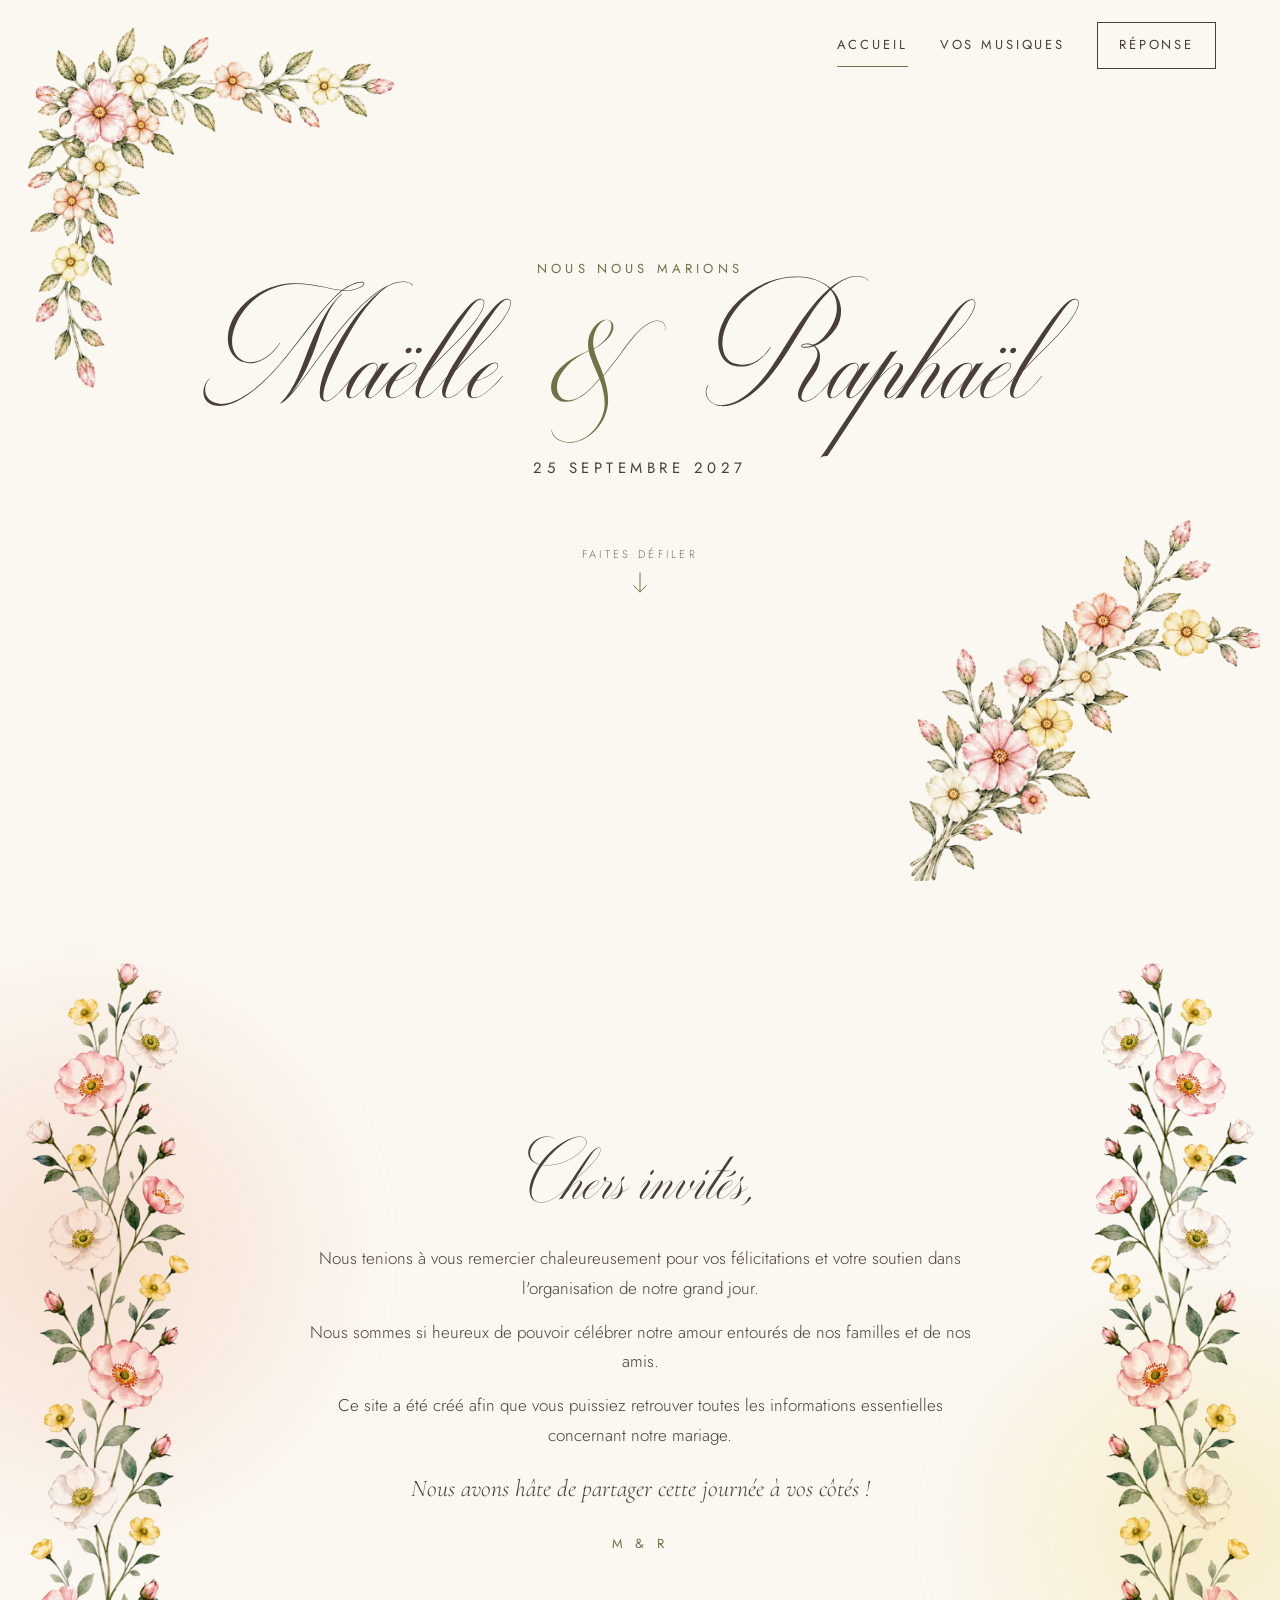
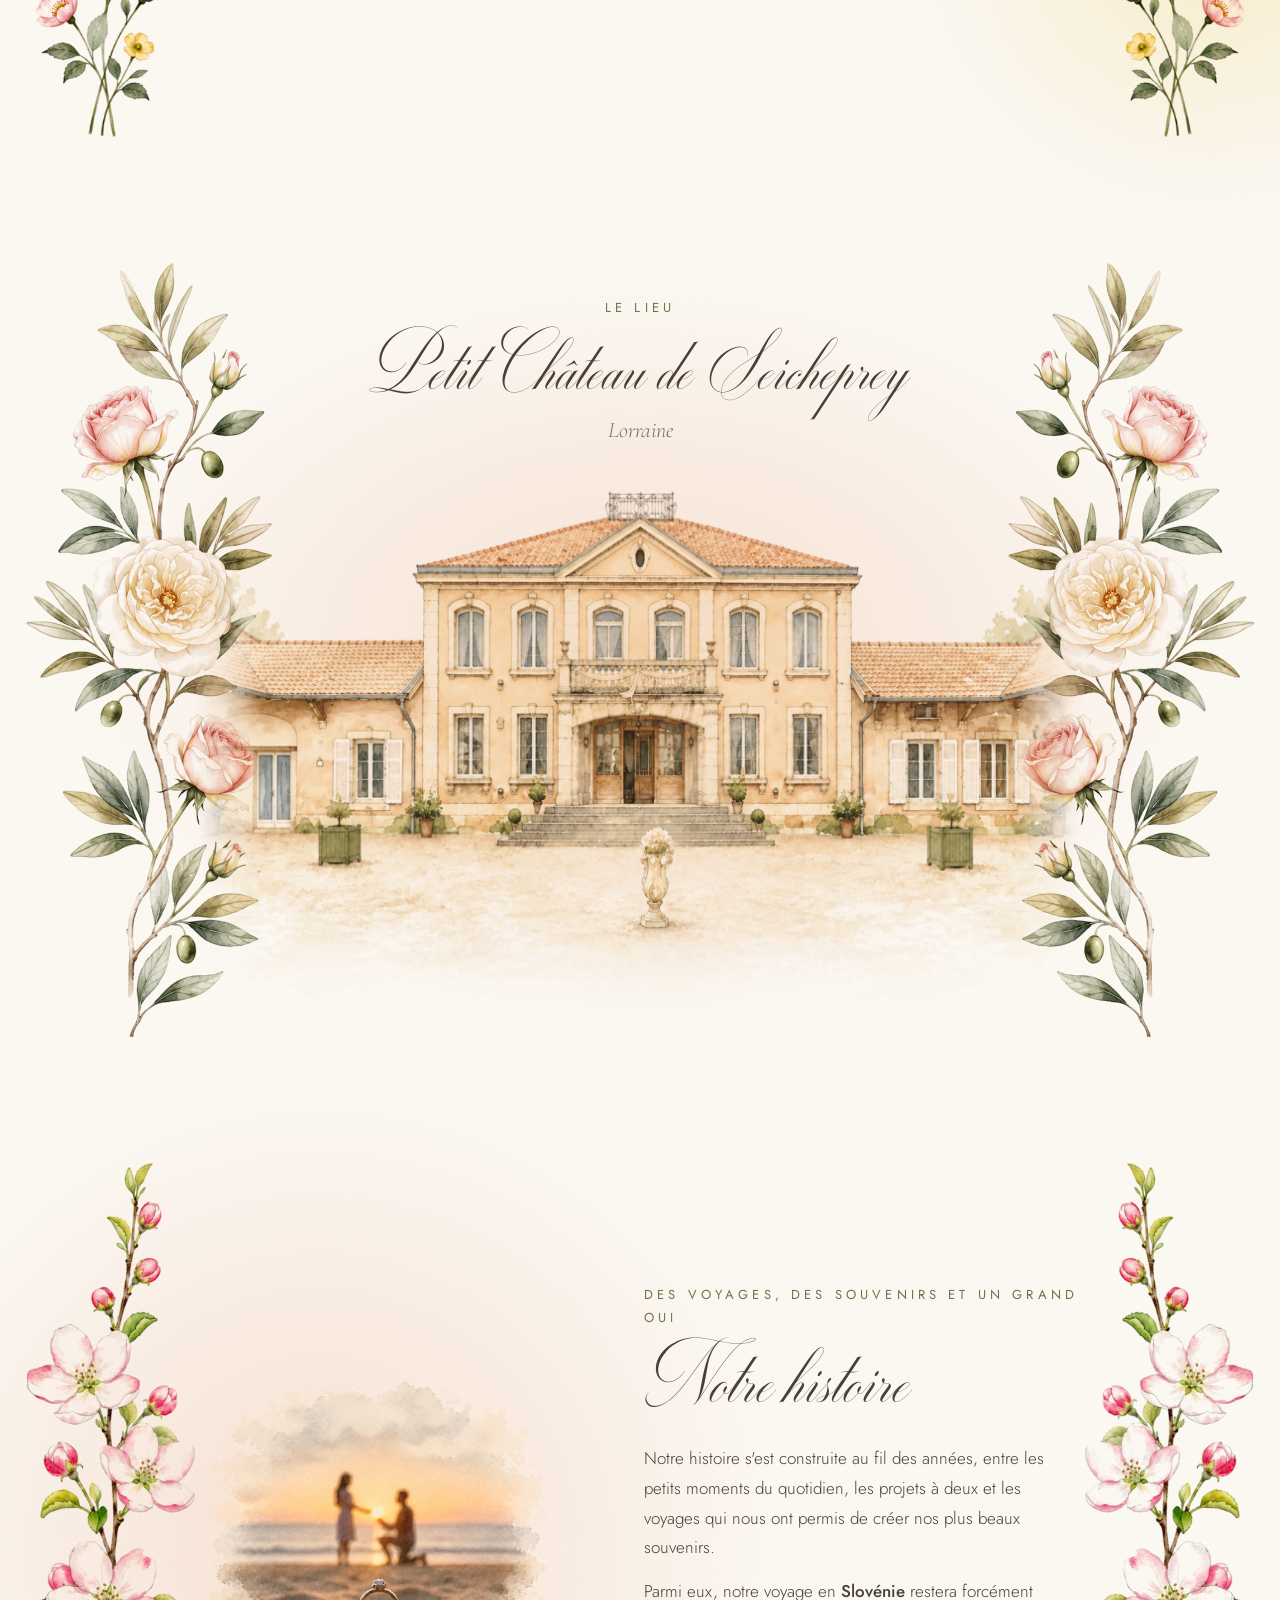
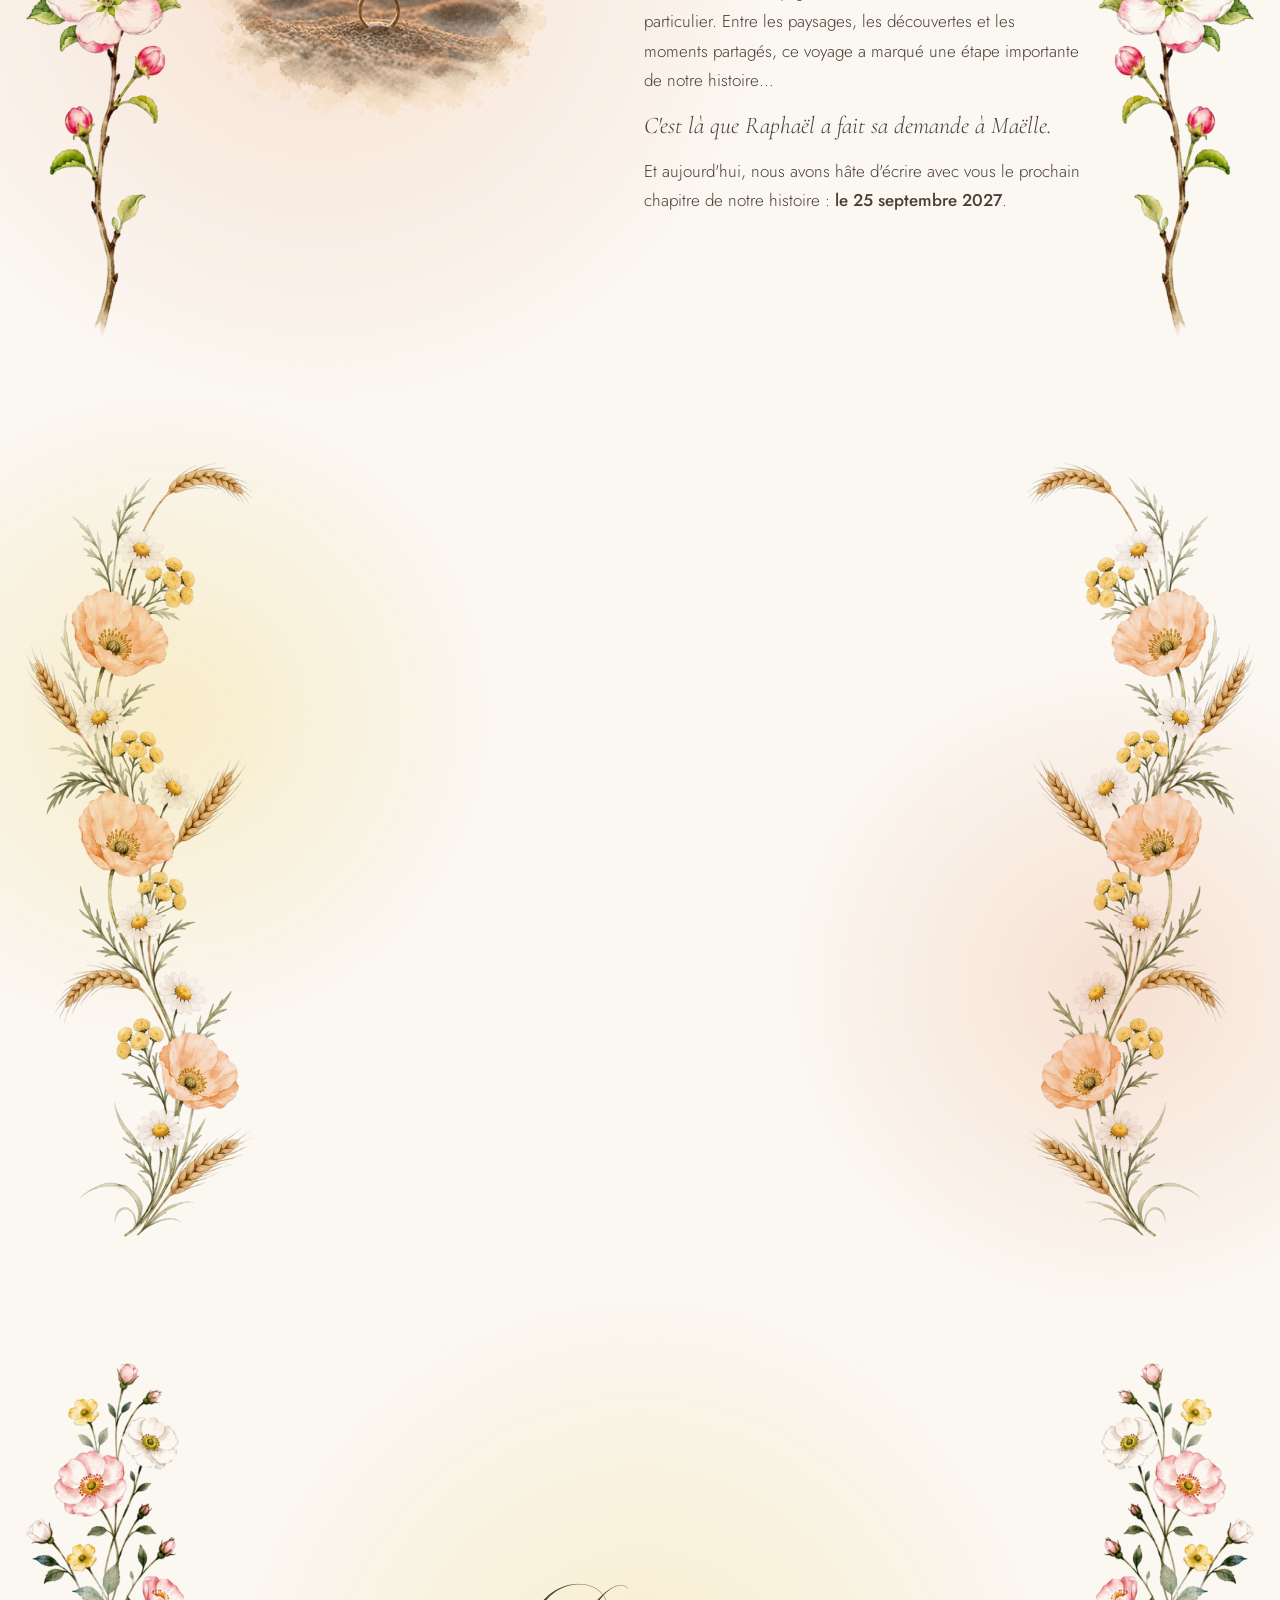
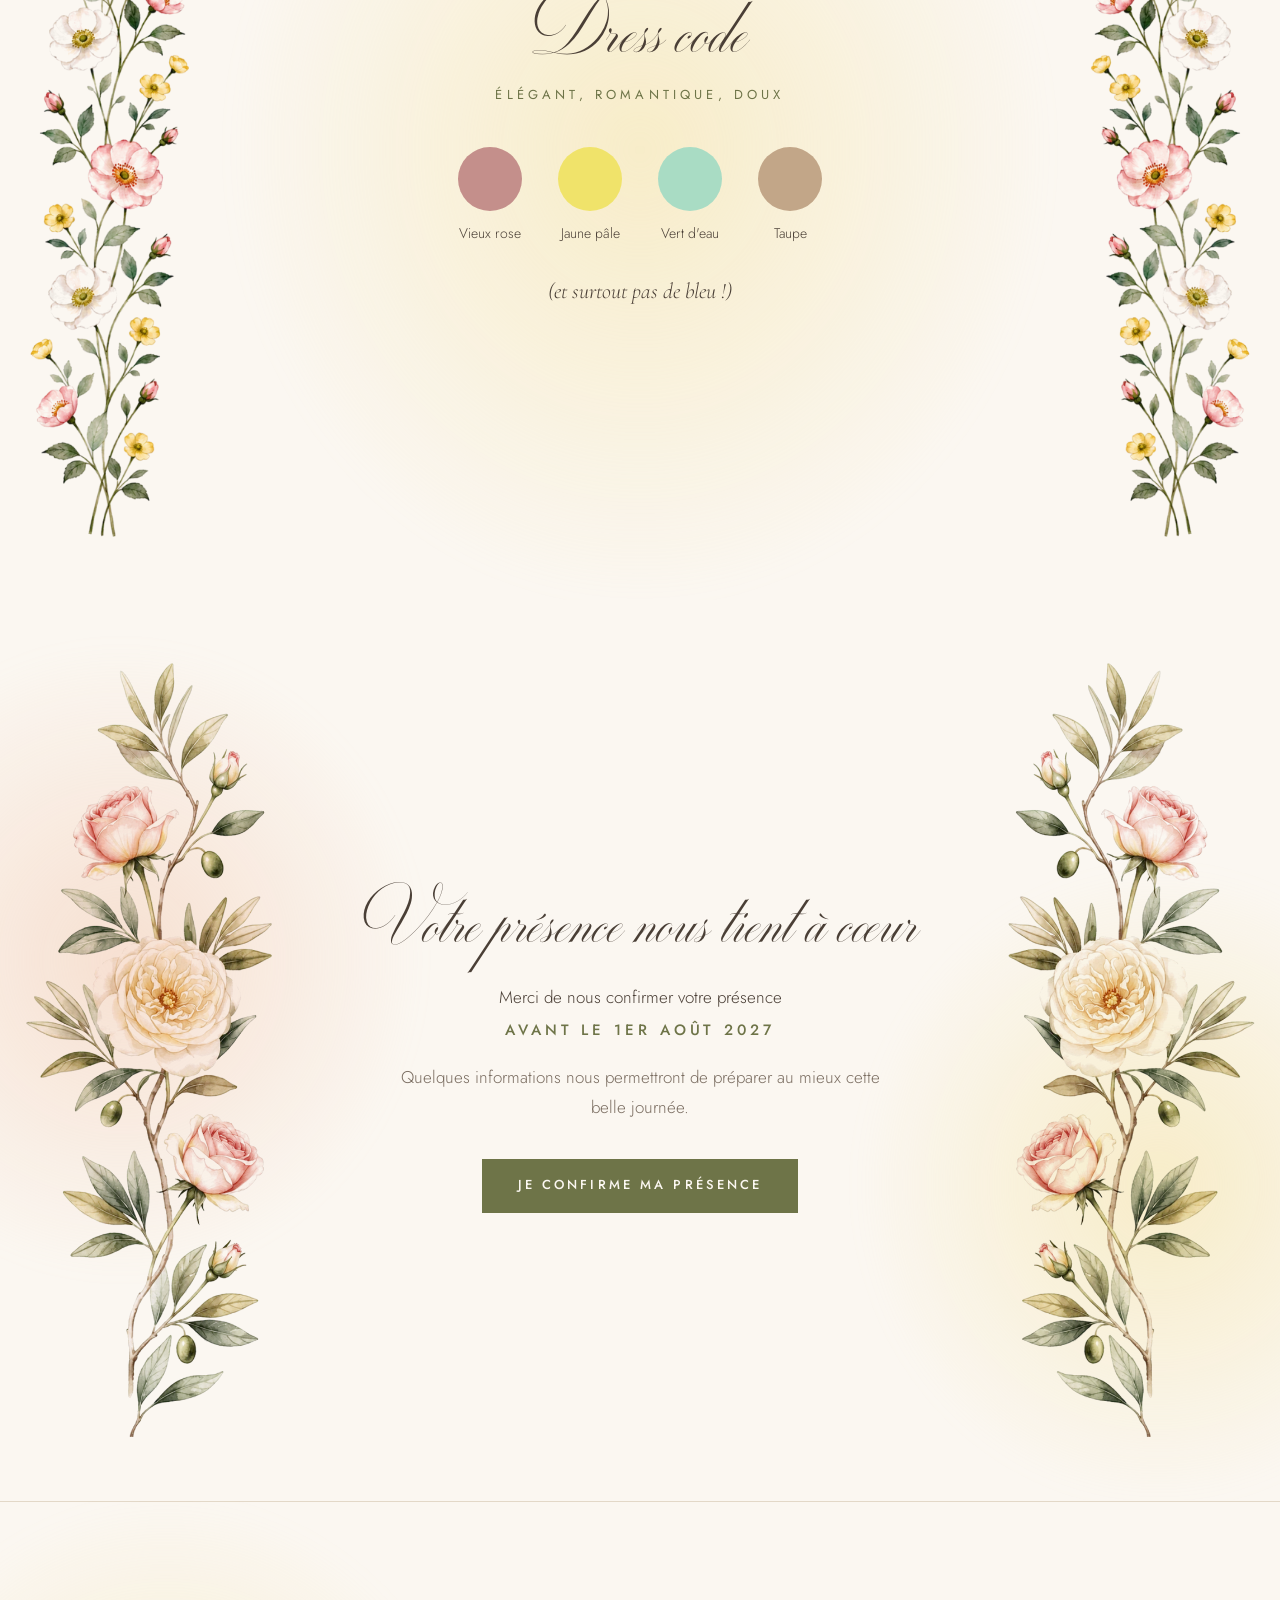
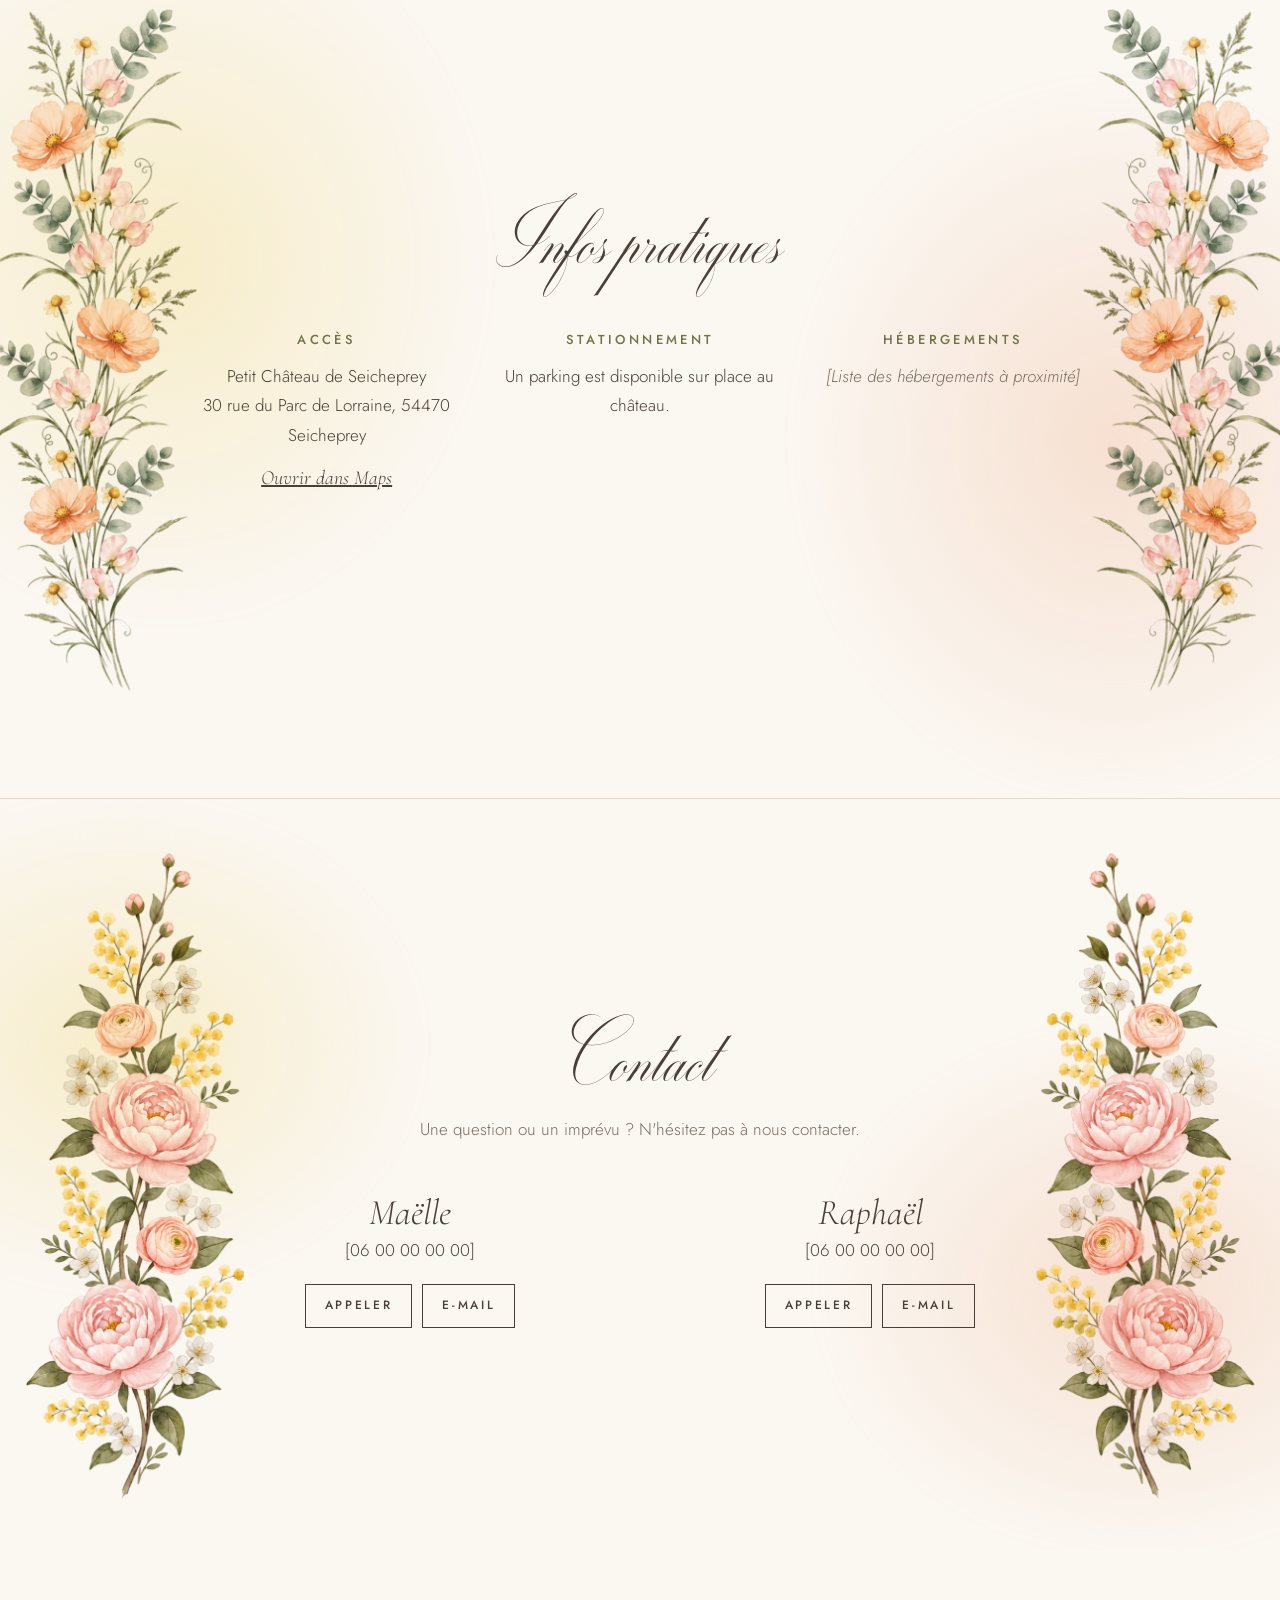
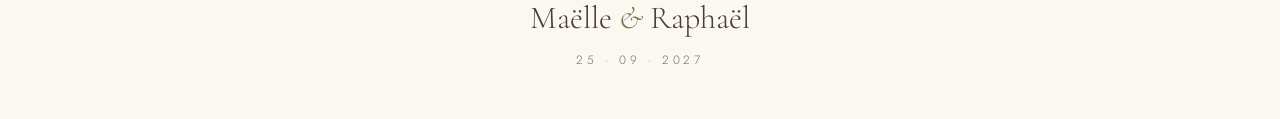
==== index.html @ e09565a5 "style: drop small garlands now that side branches frame each page Co-Authored-By: Claude Opus 5.5 <n" ====
<!doctype html>
<html lang="fr">
<head>
  <meta charset="utf-8">
  <meta name="viewport" content="width=device-width, initial-scale=1">
  <title>Maëlle &amp; Raphaël — 25 septembre 2027</title>
  <meta name="description" content="Mariage de Maëlle et Raphaël le 25 septembre 2027 au Petit Château de Seicheprey.">
  <link rel="preconnect" href="https://fonts.googleapis.com">
  <link rel="preconnect" href="https://fonts.gstatic.com" crossorigin>
  <link rel="stylesheet" href="https://fonts.googleapis.com/css2?family=Cormorant+Garamond:ital,wght@0,300;0,400;1,300;1,400&amp;family=Jost:wght@300;400;500&amp;display=swap">
  <link rel="preload" href="assets/fonts/milton-two.otf" as="font" type="font/otf" crossorigin>
  <link rel="stylesheet" href="css/style.css?v=29">
</head>
<body>

  <header class="entete entete-accueil">
    <a class="logo" href="#accueil" aria-label="Accueil — Maëlle et Raphaël">M <span>&amp;</span> R</a>
    <button class="burger" type="button" aria-expanded="false" aria-controls="menu" aria-label="Ouvrir le menu">
      <span></span><span></span><span></span>
    </button>
    <nav class="nav" id="menu" aria-label="Navigation principale">
      <a href="#accueil" class="nav-accueil" aria-current="page">Accueil</a>
      <a href="musiques.html">Vos musiques</a>
      <a class="nav-reponse" href="rsvp.html">Réponse</a>
    </nav>
  </header>

  <!-- Première étape : le titre seul entre les fleurs -->
  <div class="ouverture" id="accueil" data-etape="Accueil">
    <img class="fleurs fleurs-haut" src="assets/images/fleurs-haut-gauche.webp" alt="" width="900" height="883">
    <img class="fleurs fleurs-bas" src="assets/images/fleurs-bas-droite.webp" alt="" width="850" height="870">

    <section class="ouverture-titre" aria-labelledby="titre-accueil">
      <p class="surtitre">Nous nous marions</p>
      <h1 id="titre-accueil" class="titre-xl titre-trace"><span class="visuellement-cache">Maëlle &amp; Raphaël</span>
        <svg class="titre-mot" viewBox="-108 -1453 3253 2161" style="width:2.881em;height:1.914em" aria-hidden="true" focusable="false"><defs><mask id="plume-0" maskUnits="userSpaceOnUse" x="-108" y="-1453" width="3253" height="2161"><path class="plume" pathLength="1" style="--n:0" d="M1335 -412C1383 -515 1438 -614 1496 -711C1569 -834 1650 -940 1751 -1035C1792 -1074 1836 -1104 1875 -1118C1966 -1151 2046 -1143 2071 -1106C2074 -1102 2077 -1104 2075 -1109C2051 -1146 1969 -1160 1866 -1121C1761 -1081 1668 -1007 1561 -902C1487 -829 1423 -752 1357 -672C1248 -539 1152 -400 1051 -262C991 -179 931 -95 860 -21C974 -153 1050 -314 1111 -476C1156 -596 1190 -720 1247 -835C1281 -903 1322 -970 1381 -1020C1382 -1021 1382 -1022 1381 -1023C1380 -1025 1379 -1025 1378 -1024C1321 -973 1270 -909 1230 -844C1163 -733 1107 -617 1059 -496C985 -309 928 -103 782 44C777 49 779 54 788 50C848 9 891 -42 933 -94C1084 -288 1213 -484 1362 -666C1428 -744 1493 -825 1566 -897C1648 -977 1708 -1027 1795 -1081C1666 -984 1559 -866 1466 -731C1399 -637 1342 -538 1288 -435C1224 -314 1169 -166 1164 -63C1161 -1 1181 32 1228 32C1305 32 1461 -174 1493 -215C1495 -218 1492 -221 1489 -218C1454 -173 1301 25 1231 25C1208 25 1198 6 1198 -23C1200 -135 1290 -314 1335 -412ZM853 -1124C618 -1099 374 -950 289 -726C261 -653 253 -566 277 -492C314 -380 418 -326 528 -349C621 -368 714 -440 773 -539C776 -544 772 -547 769 -542C715 -451 620 -376 525 -357C416 -336 330 -406 310 -501C296 -569 309 -644 335 -709C419 -917 607 -1075 834 -1113C954 -1133 1085 -1112 1202 -1087C1261 -1074 1318 -1060 1376 -1056C1317 -1010 1253 -938 1194 -869C1130 -794 1060 -702 985 -605C830 -406 673 -188 461 -46C389 2 314 45 227 54C165 61 89 41 58 -16C27 -70 38 -147 82 -189C86 -193 82 -195 79 -192C38 -155 6 -72 34 -4C65 70 156 86 230 72C318 55 391 13 466 -39C677 -186 835 -400 992 -600C1068 -697 1136 -789 1199 -864C1258 -935 1319 -1001 1385 -1054C1412 -1051 1459 -1053 1496 -1062C1568 -1079 1606 -1107 1600 -1127C1592 -1147 1552 -1147 1480 -1118C1435 -1099 1396 -1073 1381 -1061C1319 -1064 1261 -1079 1203 -1092C1090 -1118 968 -1136 853 -1124ZM1594 -1125C1600 -1105 1537 -1077 1494 -1067C1459 -1059 1423 -1057 1391 -1060C1429 -1084 1458 -1102 1486 -1113C1547 -1137 1587 -1141 1594 -1125Z"/></mask><mask id="plume-1" maskUnits="userSpaceOnUse" x="-108" y="-1453" width="3253" height="2161"><path class="plume" pathLength="1" style="--n:1" d="M1663 -8C1616 6 1660 -76 1667 -88C1703 -152 1748 -212 1786 -271C1807 -304 1834 -341 1849 -360C1831 -344 1800 -336 1774 -340C1754 -313 1735 -284 1716 -256C1727 -278 1739 -307 1724 -330C1701 -366 1639 -338 1612 -325C1552 -295 1478 -223 1446 -146C1436 -123 1419 -69 1427 -33C1436 11 1482 3 1510 -14C1565 -48 1622 -116 1659 -168C1637 -132 1610 -86 1610 -42C1610 -9 1638 7 1665 -3C1687 -11 1714 -31 1740 -56C1784 -98 1832 -158 1877 -215C1879 -218 1875 -221 1873 -218C1828 -162 1780 -102 1736 -60C1710 -35 1681 -13 1663 -8ZM1457 -14C1445 -33 1480 -109 1499 -145C1530 -203 1569 -261 1618 -304C1641 -325 1696 -361 1720 -327C1731 -310 1724 -279 1700 -240C1640 -140 1560 -50 1509 -19C1490 -7 1465 -1 1457 -14Z"/></mask><mask id="plume-2" maskUnits="userSpaceOnUse" x="-108" y="-1453" width="3253" height="2161"><path class="plume" pathLength="1" style="--n:2" d="M2040 -495C2025 -495 2010 -485 2006 -470C2003 -453 2013 -441 2027 -441C2042 -441 2059 -453 2064 -470C2067 -485 2055 -495 2040 -495ZM2139 -495C2125 -495 2109 -485 2106 -470C2102 -453 2113 -441 2126 -441C2142 -441 2159 -453 2163 -470C2167 -485 2155 -495 2139 -495ZM1852 -79C1862 -110 1874 -139 1898 -172C1965 -181 2077 -246 2104 -292C2123 -324 2108 -353 2072 -349C2026 -344 1969 -307 1928 -273C1900 -250 1876 -224 1857 -196C1835 -163 1815 -130 1811 -89C1808 -51 1816 0 1874 0C1912 0 1958 -29 1986 -48C2042 -88 2107 -150 2157 -215C2159 -218 2155 -220 2153 -218C2097 -148 2036 -90 1983 -52C1939 -21 1900 -5 1872 -7C1837 -9 1845 -57 1852 -79ZM2100 -295C2074 -250 1962 -185 1902 -178C1937 -229 2023 -334 2073 -342C2107 -347 2115 -321 2100 -295Z"/></mask><mask id="plume-3" maskUnits="userSpaceOnUse" x="-108" y="-1453" width="3253" height="2161"><path class="plume" pathLength="1" style="--n:3" d="M2575 -618C2619 -665 2662 -717 2699 -768C2784 -884 2780 -936 2774 -953C2763 -985 2726 -980 2696 -962C2659 -940 2627 -910 2594 -873C2483 -748 2389 -601 2298 -462C2234 -364 2191 -301 2141 -194C2119 -148 2058 -6 2161 0C2212 3 2299 -65 2417 -215C2418 -217 2415 -220 2413 -218C2298 -71 2206 2 2158 -6C2128 -11 2136 -48 2141 -68C2155 -128 2196 -201 2231 -265C2335 -385 2464 -497 2575 -618ZM2695 -771C2657 -720 2614 -669 2571 -622C2468 -509 2343 -400 2245 -288C2367 -475 2488 -682 2624 -865C2650 -899 2679 -935 2705 -954C2720 -965 2759 -980 2769 -951C2780 -918 2753 -850 2695 -771Z"/></mask><mask id="plume-4" maskUnits="userSpaceOnUse" x="-108" y="-1453" width="3253" height="2161"><path class="plume" pathLength="1" style="--n:4" d="M2835 -618C2879 -665 2922 -717 2959 -768C3044 -884 3040 -936 3034 -953C3023 -985 2986 -980 2956 -962C2919 -940 2887 -910 2854 -873C2743 -748 2649 -601 2558 -462C2494 -364 2451 -301 2401 -194C2379 -148 2318 -6 2421 0C2472 3 2559 -65 2677 -215C2678 -217 2675 -220 2673 -218C2558 -71 2466 2 2418 -6C2388 -11 2396 -48 2401 -68C2415 -128 2456 -201 2491 -265C2595 -385 2724 -497 2835 -618ZM2955 -771C2917 -720 2874 -669 2831 -622C2728 -509 2603 -400 2505 -288C2627 -475 2748 -682 2884 -865C2910 -899 2939 -935 2965 -954C2980 -965 3019 -980 3029 -951C3040 -918 3013 -850 2955 -771Z"/></mask><mask id="plume-5" maskUnits="userSpaceOnUse" x="-108" y="-1453" width="3253" height="2161"><path class="plume" pathLength="1" style="--n:5" d="M2652 -79C2662 -110 2674 -139 2698 -172C2765 -181 2877 -246 2904 -292C2923 -324 2908 -353 2872 -349C2826 -344 2769 -307 2728 -273C2700 -250 2676 -224 2657 -196C2635 -163 2615 -130 2611 -89C2608 -51 2616 0 2674 0C2712 0 2758 -29 2786 -48C2842 -88 2907 -150 2957 -215C2959 -218 2955 -220 2953 -218C2897 -148 2836 -90 2783 -52C2739 -21 2700 -5 2672 -7C2637 -9 2645 -57 2652 -79ZM2900 -295C2874 -250 2762 -185 2702 -178C2737 -229 2823 -334 2873 -342C2907 -347 2915 -321 2900 -295Z"/></mask></defs><path class="encre" mask="url(#plume-0)" d="M1335 -412C1383 -515 1438 -614 1496 -711C1569 -834 1650 -940 1751 -1035C1792 -1074 1836 -1104 1875 -1118C1966 -1151 2046 -1143 2071 -1106C2074 -1102 2077 -1104 2075 -1109C2051 -1146 1969 -1160 1866 -1121C1761 -1081 1668 -1007 1561 -902C1487 -829 1423 -752 1357 -672C1248 -539 1152 -400 1051 -262C991 -179 931 -95 860 -21C974 -153 1050 -314 1111 -476C1156 -596 1190 -720 1247 -835C1281 -903 1322 -970 1381 -1020C1382 -1021 1382 -1022 1381 -1023C1380 -1025 1379 -1025 1378 -1024C1321 -973 1270 -909 1230 -844C1163 -733 1107 -617 1059 -496C985 -309 928 -103 782 44C777 49 779 54 788 50C848 9 891 -42 933 -94C1084 -288 1213 -484 1362 -666C1428 -744 1493 -825 1566 -897C1648 -977 1708 -1027 1795 -1081C1666 -984 1559 -866 1466 -731C1399 -637 1342 -538 1288 -435C1224 -314 1169 -166 1164 -63C1161 -1 1181 32 1228 32C1305 32 1461 -174 1493 -215C1495 -218 1492 -221 1489 -218C1454 -173 1301 25 1231 25C1208 25 1198 6 1198 -23C1200 -135 1290 -314 1335 -412ZM853 -1124C618 -1099 374 -950 289 -726C261 -653 253 -566 277 -492C314 -380 418 -326 528 -349C621 -368 714 -440 773 -539C776 -544 772 -547 769 -542C715 -451 620 -376 525 -357C416 -336 330 -406 310 -501C296 -569 309 -644 335 -709C419 -917 607 -1075 834 -1113C954 -1133 1085 -1112 1202 -1087C1261 -1074 1318 -1060 1376 -1056C1317 -1010 1253 -938 1194 -869C1130 -794 1060 -702 985 -605C830 -406 673 -188 461 -46C389 2 314 45 227 54C165 61 89 41 58 -16C27 -70 38 -147 82 -189C86 -193 82 -195 79 -192C38 -155 6 -72 34 -4C65 70 156 86 230 72C318 55 391 13 466 -39C677 -186 835 -400 992 -600C1068 -697 1136 -789 1199 -864C1258 -935 1319 -1001 1385 -1054C1412 -1051 1459 -1053 1496 -1062C1568 -1079 1606 -1107 1600 -1127C1592 -1147 1552 -1147 1480 -1118C1435 -1099 1396 -1073 1381 -1061C1319 -1064 1261 -1079 1203 -1092C1090 -1118 968 -1136 853 -1124ZM1594 -1125C1600 -1105 1537 -1077 1494 -1067C1459 -1059 1423 -1057 1391 -1060C1429 -1084 1458 -1102 1486 -1113C1547 -1137 1587 -1141 1594 -1125Z"/><path class="encre" mask="url(#plume-1)" d="M1663 -8C1616 6 1660 -76 1667 -88C1703 -152 1748 -212 1786 -271C1807 -304 1834 -341 1849 -360C1831 -344 1800 -336 1774 -340C1754 -313 1735 -284 1716 -256C1727 -278 1739 -307 1724 -330C1701 -366 1639 -338 1612 -325C1552 -295 1478 -223 1446 -146C1436 -123 1419 -69 1427 -33C1436 11 1482 3 1510 -14C1565 -48 1622 -116 1659 -168C1637 -132 1610 -86 1610 -42C1610 -9 1638 7 1665 -3C1687 -11 1714 -31 1740 -56C1784 -98 1832 -158 1877 -215C1879 -218 1875 -221 1873 -218C1828 -162 1780 -102 1736 -60C1710 -35 1681 -13 1663 -8ZM1457 -14C1445 -33 1480 -109 1499 -145C1530 -203 1569 -261 1618 -304C1641 -325 1696 -361 1720 -327C1731 -310 1724 -279 1700 -240C1640 -140 1560 -50 1509 -19C1490 -7 1465 -1 1457 -14Z"/><path class="encre" mask="url(#plume-2)" d="M2040 -495C2025 -495 2010 -485 2006 -470C2003 -453 2013 -441 2027 -441C2042 -441 2059 -453 2064 -470C2067 -485 2055 -495 2040 -495ZM2139 -495C2125 -495 2109 -485 2106 -470C2102 -453 2113 -441 2126 -441C2142 -441 2159 -453 2163 -470C2167 -485 2155 -495 2139 -495ZM1852 -79C1862 -110 1874 -139 1898 -172C1965 -181 2077 -246 2104 -292C2123 -324 2108 -353 2072 -349C2026 -344 1969 -307 1928 -273C1900 -250 1876 -224 1857 -196C1835 -163 1815 -130 1811 -89C1808 -51 1816 0 1874 0C1912 0 1958 -29 1986 -48C2042 -88 2107 -150 2157 -215C2159 -218 2155 -220 2153 -218C2097 -148 2036 -90 1983 -52C1939 -21 1900 -5 1872 -7C1837 -9 1845 -57 1852 -79ZM2100 -295C2074 -250 1962 -185 1902 -178C1937 -229 2023 -334 2073 -342C2107 -347 2115 -321 2100 -295Z"/><path class="encre" mask="url(#plume-3)" d="M2575 -618C2619 -665 2662 -717 2699 -768C2784 -884 2780 -936 2774 -953C2763 -985 2726 -980 2696 -962C2659 -940 2627 -910 2594 -873C2483 -748 2389 -601 2298 -462C2234 -364 2191 -301 2141 -194C2119 -148 2058 -6 2161 0C2212 3 2299 -65 2417 -215C2418 -217 2415 -220 2413 -218C2298 -71 2206 2 2158 -6C2128 -11 2136 -48 2141 -68C2155 -128 2196 -201 2231 -265C2335 -385 2464 -497 2575 -618ZM2695 -771C2657 -720 2614 -669 2571 -622C2468 -509 2343 -400 2245 -288C2367 -475 2488 -682 2624 -865C2650 -899 2679 -935 2705 -954C2720 -965 2759 -980 2769 -951C2780 -918 2753 -850 2695 -771Z"/><path class="encre" mask="url(#plume-4)" d="M2835 -618C2879 -665 2922 -717 2959 -768C3044 -884 3040 -936 3034 -953C3023 -985 2986 -980 2956 -962C2919 -940 2887 -910 2854 -873C2743 -748 2649 -601 2558 -462C2494 -364 2451 -301 2401 -194C2379 -148 2318 -6 2421 0C2472 3 2559 -65 2677 -215C2678 -217 2675 -220 2673 -218C2558 -71 2466 2 2418 -6C2388 -11 2396 -48 2401 -68C2415 -128 2456 -201 2491 -265C2595 -385 2724 -497 2835 -618ZM2955 -771C2917 -720 2874 -669 2831 -622C2728 -509 2603 -400 2505 -288C2627 -475 2748 -682 2884 -865C2910 -899 2939 -935 2965 -954C2980 -965 3019 -980 3029 -951C3040 -918 3013 -850 2955 -771Z"/><path class="encre" mask="url(#plume-5)" d="M2652 -79C2662 -110 2674 -139 2698 -172C2765 -181 2877 -246 2904 -292C2923 -324 2908 -353 2872 -349C2826 -344 2769 -307 2728 -273C2700 -250 2676 -224 2657 -196C2635 -163 2615 -130 2611 -89C2608 -51 2616 0 2674 0C2712 0 2758 -29 2786 -48C2842 -88 2907 -150 2957 -215C2959 -218 2955 -220 2953 -218C2897 -148 2836 -90 2783 -52C2739 -21 2700 -5 2672 -7C2637 -9 2645 -57 2652 -79ZM2900 -295C2874 -250 2762 -185 2702 -178C2737 -229 2823 -334 2873 -342C2907 -347 2915 -321 2900 -295Z"/></svg>
        <svg class="titre-mot titre-esperluette" viewBox="-108 -1453 1357 2161" style="width:1.202em;height:1.914em" aria-hidden="true" focusable="false"><defs><mask id="plume-6" maskUnits="userSpaceOnUse" x="-108" y="-1453" width="1357" height="2161"><path class="plume" pathLength="1" style="--n:6" d="M1137 -658C1143 -680 1144 -708 1131 -729C1111 -761 1071 -767 1035 -759C906 -729 784 -556 696 -434C645 -365 589 -295 533 -226C532 -228 532 -230 531 -232C515 -283 496 -322 477 -371C463 -407 448 -443 441 -481C475 -499 526 -536 563 -570C605 -609 645 -668 627 -728C613 -772 552 -784 504 -754C454 -723 416 -671 396 -617C380 -571 379 -515 388 -468C343 -447 285 -422 227 -386C170 -351 115 -307 74 -254C32 -201 9 -128 26 -62C39 -13 88 28 143 34C222 43 298 3 359 -46C409 -86 456 -136 496 -185C524 -114 543 -33 545 42C550 214 409 406 237 427C151 437 43 408 27 310C27 307 22 308 22 310C33 408 147 446 239 433C413 408 570 231 579 37C583 -45 560 -137 535 -217C593 -289 648 -358 702 -430C791 -550 901 -716 1033 -753C1065 -762 1107 -757 1127 -727C1140 -707 1140 -679 1134 -658C1133 -656 1137 -656 1137 -658ZM440 -487C431 -527 429 -568 439 -608C453 -660 475 -717 523 -750C563 -778 605 -768 610 -725C616 -669 587 -619 552 -578C522 -542 475 -506 440 -487ZM493 -193C451 -144 410 -93 357 -53C298 -8 246 29 165 16C122 9 90 -30 82 -72C70 -130 89 -194 122 -244C157 -299 206 -353 262 -389C304 -416 348 -445 389 -462C396 -425 412 -392 424 -358C447 -302 471 -249 493 -193Z"/></mask></defs><path class="encre" mask="url(#plume-6)" d="M1137 -658C1143 -680 1144 -708 1131 -729C1111 -761 1071 -767 1035 -759C906 -729 784 -556 696 -434C645 -365 589 -295 533 -226C532 -228 532 -230 531 -232C515 -283 496 -322 477 -371C463 -407 448 -443 441 -481C475 -499 526 -536 563 -570C605 -609 645 -668 627 -728C613 -772 552 -784 504 -754C454 -723 416 -671 396 -617C380 -571 379 -515 388 -468C343 -447 285 -422 227 -386C170 -351 115 -307 74 -254C32 -201 9 -128 26 -62C39 -13 88 28 143 34C222 43 298 3 359 -46C409 -86 456 -136 496 -185C524 -114 543 -33 545 42C550 214 409 406 237 427C151 437 43 408 27 310C27 307 22 308 22 310C33 408 147 446 239 433C413 408 570 231 579 37C583 -45 560 -137 535 -217C593 -289 648 -358 702 -430C791 -550 901 -716 1033 -753C1065 -762 1107 -757 1127 -727C1140 -707 1140 -679 1134 -658C1133 -656 1137 -656 1137 -658ZM440 -487C431 -527 429 -568 439 -608C453 -660 475 -717 523 -750C563 -778 605 -768 610 -725C616 -669 587 -619 552 -578C522 -542 475 -506 440 -487ZM493 -193C451 -144 410 -93 357 -53C298 -8 246 29 165 16C122 9 90 -30 82 -72C70 -130 89 -194 122 -244C157 -299 206 -353 262 -389C304 -416 348 -445 389 -462C396 -425 412 -392 424 -358C447 -302 471 -249 493 -193Z"/></svg>
        <svg class="titre-mot" viewBox="-108 -1453 3899 2161" style="width:3.453em;height:1.914em" aria-hidden="true" focusable="false"><defs><mask id="plume-7" maskUnits="userSpaceOnUse" x="-108" y="-1453" width="3899" height="2161"><path class="plume" pathLength="1" style="--n:7" d="M1237 -1076C1150 -1003 1085 -924 1024 -842C891 -666 791 -480 671 -307C576 -170 469 -43 327 30C280 54 222 70 171 68C115 66 56 29 40 -23C27 -58 32 -98 52 -128C54 -131 51 -134 48 -130C26 -99 21 -58 33 -21C51 33 112 72 170 77C223 81 277 71 327 49C485 -19 608 -149 705 -278C838 -454 939 -643 1053 -819C1109 -906 1166 -978 1250 -1062C1297 -1013 1314 -943 1312 -878C1310 -819 1292 -761 1262 -711C1218 -636 1158 -553 1077 -524C1057 -532 1037 -537 1014 -536C987 -535 960 -525 961 -513C963 -497 990 -496 1003 -496C1032 -495 1058 -501 1085 -509C1108 -493 1121 -464 1121 -436C1121 -384 1088 -342 1063 -300C1025 -235 975 -174 947 -104C931 -65 918 -12 954 19C968 31 986 34 1003 33C1068 30 1154 -40 1287 -215C1290 -219 1286 -222 1283 -218C1117 1 1044 26 1002 26C937 26 975 -63 988 -89C1022 -155 1074 -207 1109 -272C1136 -322 1154 -381 1144 -438C1139 -467 1121 -497 1096 -513C1182 -546 1254 -610 1303 -685C1341 -742 1358 -812 1352 -880C1346 -952 1312 -1022 1259 -1071C1305 -1115 1361 -1152 1420 -1176C1494 -1205 1585 -1196 1614 -1154C1617 -1151 1620 -1153 1618 -1157C1586 -1201 1492 -1211 1414 -1181C1351 -1156 1296 -1122 1246 -1083C1222 -1105 1195 -1122 1165 -1138C1022 -1213 822 -1208 654 -1146C439 -1067 255 -909 179 -709C144 -616 135 -515 176 -425C202 -368 253 -328 314 -316C461 -288 584 -376 663 -496C665 -500 661 -502 658 -498C578 -378 460 -299 319 -337C268 -350 226 -388 207 -439C144 -617 267 -818 379 -938C456 -1020 554 -1089 657 -1135C809 -1203 1029 -1206 1162 -1133C1189 -1118 1218 -1100 1237 -1076ZM967 -513C967 -518 981 -528 1015 -529C1034 -529 1052 -527 1069 -520C1048 -511 1026 -504 1004 -504C992 -504 967 -504 967 -513Z"/></mask><mask id="plume-8" maskUnits="userSpaceOnUse" x="-108" y="-1453" width="3899" height="2161"><path class="plume" pathLength="1" style="--n:8" d="M1457 -8C1410 6 1454 -76 1461 -88C1497 -152 1542 -212 1580 -271C1601 -304 1628 -341 1643 -360C1625 -344 1594 -336 1568 -340C1548 -313 1529 -284 1510 -256C1521 -278 1533 -307 1518 -330C1495 -366 1433 -338 1406 -325C1346 -295 1272 -223 1240 -146C1230 -123 1213 -69 1221 -33C1230 11 1276 3 1304 -14C1359 -48 1416 -116 1453 -168C1431 -132 1404 -86 1404 -42C1404 -9 1432 7 1459 -3C1481 -11 1508 -31 1534 -56C1578 -98 1626 -158 1671 -215C1673 -218 1669 -221 1667 -218C1622 -162 1574 -102 1530 -60C1504 -35 1475 -13 1457 -8ZM1251 -14C1239 -33 1274 -109 1293 -145C1324 -203 1363 -261 1412 -304C1435 -325 1490 -361 1514 -327C1525 -310 1518 -279 1494 -240C1434 -140 1354 -50 1303 -19C1284 -7 1259 -1 1251 -14Z"/></mask><mask id="plume-9" maskUnits="userSpaceOnUse" x="-108" y="-1453" width="3899" height="2161"><path class="plume" pathLength="1" style="--n:9" d="M1841 -456C1818 -422 1690 -246 1667 -218C1664 -215 1668 -211 1671 -215C1682 -228 1717 -275 1752 -324L1237 455C1212 494 1168 559 1145 587C1163 571 1194 563 1220 567C1251 518 1242 534 1267 495L1677 -128C1774 -258 1870 -340 1912 -340C1934 -340 1929 -316 1921 -302C1893 -253 1859 -207 1827 -161C1808 -133 1788 -101 1779 -68C1772 -43 1778 0 1813 0C1831 0 1849 -11 1866 -23C1917 -60 1979 -136 2040 -215C2043 -219 2039 -222 2036 -218C1975 -139 1913 -64 1863 -27C1847 -15 1826 -3 1814 -6C1804 -8 1799 -25 1811 -48C1823 -71 1852 -111 1867 -133C1901 -182 1954 -241 1961 -294C1965 -324 1947 -345 1915 -346C1873 -347 1793 -279 1721 -193L1831 -361C1855 -398 1894 -454 1912 -476C1894 -460 1867 -453 1841 -456Z"/></mask><mask id="plume-10" maskUnits="userSpaceOnUse" x="-108" y="-1453" width="3899" height="2161"><path class="plume" pathLength="1" style="--n:10" d="M2178 -344C2216 -383 2261 -424 2307 -466C2410 -561 2517 -660 2594 -765C2652 -843 2678 -909 2667 -946C2664 -956 2658 -964 2648 -968C2586 -991 2487 -872 2455 -834C2405 -776 2364 -709 2320 -646C2239 -530 2160 -408 1952 -91C1928 -54 1895 -8 1877 14C1895 -2 1928 -9 1954 -6L2021 -107C2113 -239 2224 -340 2271 -340C2293 -340 2288 -316 2280 -302C2252 -253 2218 -207 2186 -161C2167 -133 2147 -101 2138 -68C2131 -43 2137 0 2172 0C2190 0 2208 -11 2225 -23C2276 -60 2338 -136 2399 -215C2402 -219 2398 -222 2395 -218C2334 -139 2272 -64 2222 -27C2206 -15 2185 -3 2173 -6C2163 -8 2158 -25 2170 -48C2182 -71 2211 -111 2226 -133C2260 -182 2313 -241 2320 -294C2324 -324 2306 -345 2274 -346C2229 -347 2142 -269 2066 -176ZM2662 -944C2667 -928 2668 -878 2589 -768C2517 -668 2380 -543 2303 -470C2264 -433 2225 -398 2190 -364C2247 -450 2298 -533 2356 -622C2398 -685 2438 -752 2480 -815C2513 -866 2551 -919 2602 -953C2615 -962 2635 -966 2645 -963C2652 -961 2660 -953 2662 -944Z"/></mask><mask id="plume-11" maskUnits="userSpaceOnUse" x="-108" y="-1453" width="3899" height="2161"><path class="plume" pathLength="1" style="--n:11" d="M2569 -8C2522 6 2566 -76 2573 -88C2609 -152 2654 -212 2692 -271C2713 -304 2740 -341 2755 -360C2737 -344 2706 -336 2680 -340C2660 -313 2641 -284 2622 -256C2633 -278 2645 -307 2630 -330C2607 -366 2545 -338 2518 -325C2458 -295 2384 -223 2352 -146C2342 -123 2325 -69 2333 -33C2342 11 2388 3 2416 -14C2471 -48 2528 -116 2565 -168C2543 -132 2516 -86 2516 -42C2516 -9 2544 7 2571 -3C2593 -11 2620 -31 2646 -56C2690 -98 2738 -158 2783 -215C2785 -218 2781 -221 2779 -218C2734 -162 2686 -102 2642 -60C2616 -35 2587 -13 2569 -8ZM2363 -14C2351 -33 2386 -109 2405 -145C2436 -203 2475 -261 2524 -304C2547 -325 2602 -361 2626 -327C2637 -310 2630 -279 2606 -240C2546 -140 2466 -50 2415 -19C2396 -7 2371 -1 2363 -14Z"/></mask><mask id="plume-12" maskUnits="userSpaceOnUse" x="-108" y="-1453" width="3899" height="2161"><path class="plume" pathLength="1" style="--n:12" d="M2946 -495C2931 -495 2916 -485 2912 -470C2909 -453 2919 -441 2933 -441C2948 -441 2965 -453 2970 -470C2973 -485 2961 -495 2946 -495ZM3045 -495C3031 -495 3015 -485 3012 -470C3008 -453 3019 -441 3032 -441C3048 -441 3065 -453 3069 -470C3073 -485 3061 -495 3045 -495ZM2758 -79C2768 -110 2780 -139 2804 -172C2871 -181 2983 -246 3010 -292C3029 -324 3014 -353 2978 -349C2932 -344 2875 -307 2834 -273C2806 -250 2782 -224 2763 -196C2741 -163 2721 -130 2717 -89C2714 -51 2722 0 2780 0C2818 0 2864 -29 2892 -48C2948 -88 3013 -150 3063 -215C3065 -218 3061 -220 3059 -218C3003 -148 2942 -90 2889 -52C2845 -21 2806 -5 2778 -7C2743 -9 2751 -57 2758 -79ZM3006 -295C2980 -250 2868 -185 2808 -178C2843 -229 2929 -334 2979 -342C3013 -347 3021 -321 3006 -295Z"/></mask><mask id="plume-13" maskUnits="userSpaceOnUse" x="-108" y="-1453" width="3899" height="2161"><path class="plume" pathLength="1" style="--n:13" d="M3481 -618C3525 -665 3568 -717 3605 -768C3690 -884 3686 -936 3680 -953C3669 -985 3632 -980 3602 -962C3565 -940 3533 -910 3500 -873C3389 -748 3295 -601 3204 -462C3140 -364 3097 -301 3047 -194C3025 -148 2964 -6 3067 0C3118 3 3205 -65 3323 -215C3324 -217 3321 -220 3319 -218C3204 -71 3112 2 3064 -6C3034 -11 3042 -48 3047 -68C3061 -128 3102 -201 3137 -265C3241 -385 3370 -497 3481 -618ZM3601 -771C3563 -720 3520 -669 3477 -622C3374 -509 3249 -400 3151 -288C3273 -475 3394 -682 3530 -865C3556 -899 3585 -935 3611 -954C3626 -965 3665 -980 3675 -951C3686 -918 3659 -850 3601 -771Z"/></mask></defs><path class="encre" mask="url(#plume-7)" d="M1237 -1076C1150 -1003 1085 -924 1024 -842C891 -666 791 -480 671 -307C576 -170 469 -43 327 30C280 54 222 70 171 68C115 66 56 29 40 -23C27 -58 32 -98 52 -128C54 -131 51 -134 48 -130C26 -99 21 -58 33 -21C51 33 112 72 170 77C223 81 277 71 327 49C485 -19 608 -149 705 -278C838 -454 939 -643 1053 -819C1109 -906 1166 -978 1250 -1062C1297 -1013 1314 -943 1312 -878C1310 -819 1292 -761 1262 -711C1218 -636 1158 -553 1077 -524C1057 -532 1037 -537 1014 -536C987 -535 960 -525 961 -513C963 -497 990 -496 1003 -496C1032 -495 1058 -501 1085 -509C1108 -493 1121 -464 1121 -436C1121 -384 1088 -342 1063 -300C1025 -235 975 -174 947 -104C931 -65 918 -12 954 19C968 31 986 34 1003 33C1068 30 1154 -40 1287 -215C1290 -219 1286 -222 1283 -218C1117 1 1044 26 1002 26C937 26 975 -63 988 -89C1022 -155 1074 -207 1109 -272C1136 -322 1154 -381 1144 -438C1139 -467 1121 -497 1096 -513C1182 -546 1254 -610 1303 -685C1341 -742 1358 -812 1352 -880C1346 -952 1312 -1022 1259 -1071C1305 -1115 1361 -1152 1420 -1176C1494 -1205 1585 -1196 1614 -1154C1617 -1151 1620 -1153 1618 -1157C1586 -1201 1492 -1211 1414 -1181C1351 -1156 1296 -1122 1246 -1083C1222 -1105 1195 -1122 1165 -1138C1022 -1213 822 -1208 654 -1146C439 -1067 255 -909 179 -709C144 -616 135 -515 176 -425C202 -368 253 -328 314 -316C461 -288 584 -376 663 -496C665 -500 661 -502 658 -498C578 -378 460 -299 319 -337C268 -350 226 -388 207 -439C144 -617 267 -818 379 -938C456 -1020 554 -1089 657 -1135C809 -1203 1029 -1206 1162 -1133C1189 -1118 1218 -1100 1237 -1076ZM967 -513C967 -518 981 -528 1015 -529C1034 -529 1052 -527 1069 -520C1048 -511 1026 -504 1004 -504C992 -504 967 -504 967 -513Z"/><path class="encre" mask="url(#plume-8)" d="M1457 -8C1410 6 1454 -76 1461 -88C1497 -152 1542 -212 1580 -271C1601 -304 1628 -341 1643 -360C1625 -344 1594 -336 1568 -340C1548 -313 1529 -284 1510 -256C1521 -278 1533 -307 1518 -330C1495 -366 1433 -338 1406 -325C1346 -295 1272 -223 1240 -146C1230 -123 1213 -69 1221 -33C1230 11 1276 3 1304 -14C1359 -48 1416 -116 1453 -168C1431 -132 1404 -86 1404 -42C1404 -9 1432 7 1459 -3C1481 -11 1508 -31 1534 -56C1578 -98 1626 -158 1671 -215C1673 -218 1669 -221 1667 -218C1622 -162 1574 -102 1530 -60C1504 -35 1475 -13 1457 -8ZM1251 -14C1239 -33 1274 -109 1293 -145C1324 -203 1363 -261 1412 -304C1435 -325 1490 -361 1514 -327C1525 -310 1518 -279 1494 -240C1434 -140 1354 -50 1303 -19C1284 -7 1259 -1 1251 -14Z"/><path class="encre" mask="url(#plume-9)" d="M1841 -456C1818 -422 1690 -246 1667 -218C1664 -215 1668 -211 1671 -215C1682 -228 1717 -275 1752 -324L1237 455C1212 494 1168 559 1145 587C1163 571 1194 563 1220 567C1251 518 1242 534 1267 495L1677 -128C1774 -258 1870 -340 1912 -340C1934 -340 1929 -316 1921 -302C1893 -253 1859 -207 1827 -161C1808 -133 1788 -101 1779 -68C1772 -43 1778 0 1813 0C1831 0 1849 -11 1866 -23C1917 -60 1979 -136 2040 -215C2043 -219 2039 -222 2036 -218C1975 -139 1913 -64 1863 -27C1847 -15 1826 -3 1814 -6C1804 -8 1799 -25 1811 -48C1823 -71 1852 -111 1867 -133C1901 -182 1954 -241 1961 -294C1965 -324 1947 -345 1915 -346C1873 -347 1793 -279 1721 -193L1831 -361C1855 -398 1894 -454 1912 -476C1894 -460 1867 -453 1841 -456Z"/><path class="encre" mask="url(#plume-10)" d="M2178 -344C2216 -383 2261 -424 2307 -466C2410 -561 2517 -660 2594 -765C2652 -843 2678 -909 2667 -946C2664 -956 2658 -964 2648 -968C2586 -991 2487 -872 2455 -834C2405 -776 2364 -709 2320 -646C2239 -530 2160 -408 1952 -91C1928 -54 1895 -8 1877 14C1895 -2 1928 -9 1954 -6L2021 -107C2113 -239 2224 -340 2271 -340C2293 -340 2288 -316 2280 -302C2252 -253 2218 -207 2186 -161C2167 -133 2147 -101 2138 -68C2131 -43 2137 0 2172 0C2190 0 2208 -11 2225 -23C2276 -60 2338 -136 2399 -215C2402 -219 2398 -222 2395 -218C2334 -139 2272 -64 2222 -27C2206 -15 2185 -3 2173 -6C2163 -8 2158 -25 2170 -48C2182 -71 2211 -111 2226 -133C2260 -182 2313 -241 2320 -294C2324 -324 2306 -345 2274 -346C2229 -347 2142 -269 2066 -176ZM2662 -944C2667 -928 2668 -878 2589 -768C2517 -668 2380 -543 2303 -470C2264 -433 2225 -398 2190 -364C2247 -450 2298 -533 2356 -622C2398 -685 2438 -752 2480 -815C2513 -866 2551 -919 2602 -953C2615 -962 2635 -966 2645 -963C2652 -961 2660 -953 2662 -944Z"/><path class="encre" mask="url(#plume-11)" d="M2569 -8C2522 6 2566 -76 2573 -88C2609 -152 2654 -212 2692 -271C2713 -304 2740 -341 2755 -360C2737 -344 2706 -336 2680 -340C2660 -313 2641 -284 2622 -256C2633 -278 2645 -307 2630 -330C2607 -366 2545 -338 2518 -325C2458 -295 2384 -223 2352 -146C2342 -123 2325 -69 2333 -33C2342 11 2388 3 2416 -14C2471 -48 2528 -116 2565 -168C2543 -132 2516 -86 2516 -42C2516 -9 2544 7 2571 -3C2593 -11 2620 -31 2646 -56C2690 -98 2738 -158 2783 -215C2785 -218 2781 -221 2779 -218C2734 -162 2686 -102 2642 -60C2616 -35 2587 -13 2569 -8ZM2363 -14C2351 -33 2386 -109 2405 -145C2436 -203 2475 -261 2524 -304C2547 -325 2602 -361 2626 -327C2637 -310 2630 -279 2606 -240C2546 -140 2466 -50 2415 -19C2396 -7 2371 -1 2363 -14Z"/><path class="encre" mask="url(#plume-12)" d="M2946 -495C2931 -495 2916 -485 2912 -470C2909 -453 2919 -441 2933 -441C2948 -441 2965 -453 2970 -470C2973 -485 2961 -495 2946 -495ZM3045 -495C3031 -495 3015 -485 3012 -470C3008 -453 3019 -441 3032 -441C3048 -441 3065 -453 3069 -470C3073 -485 3061 -495 3045 -495ZM2758 -79C2768 -110 2780 -139 2804 -172C2871 -181 2983 -246 3010 -292C3029 -324 3014 -353 2978 -349C2932 -344 2875 -307 2834 -273C2806 -250 2782 -224 2763 -196C2741 -163 2721 -130 2717 -89C2714 -51 2722 0 2780 0C2818 0 2864 -29 2892 -48C2948 -88 3013 -150 3063 -215C3065 -218 3061 -220 3059 -218C3003 -148 2942 -90 2889 -52C2845 -21 2806 -5 2778 -7C2743 -9 2751 -57 2758 -79ZM3006 -295C2980 -250 2868 -185 2808 -178C2843 -229 2929 -334 2979 -342C3013 -347 3021 -321 3006 -295Z"/><path class="encre" mask="url(#plume-13)" d="M3481 -618C3525 -665 3568 -717 3605 -768C3690 -884 3686 -936 3680 -953C3669 -985 3632 -980 3602 -962C3565 -940 3533 -910 3500 -873C3389 -748 3295 -601 3204 -462C3140 -364 3097 -301 3047 -194C3025 -148 2964 -6 3067 0C3118 3 3205 -65 3323 -215C3324 -217 3321 -220 3319 -218C3204 -71 3112 2 3064 -6C3034 -11 3042 -48 3047 -68C3061 -128 3102 -201 3137 -265C3241 -385 3370 -497 3481 -618ZM3601 -771C3563 -720 3520 -669 3477 -622C3374 -509 3249 -400 3151 -288C3273 -475 3394 -682 3530 -865C3556 -899 3585 -935 3611 -954C3626 -965 3665 -980 3675 -951C3686 -918 3659 -850 3601 -771Z"/></svg>
      </h1>
      <p class="ouverture-date">25 septembre 2027</p>
      <a class="defiler" href="#invites">Faites défiler
        <svg aria-hidden="true" width="14" height="22" viewBox="0 0 14 22" fill="none" stroke="#6E7448" stroke-width="1" stroke-linecap="round"><path d="M7 1V20M1 14l6 6 6-6"/></svg>
      </a>
    </section>
  </div>

  <main>
    <!-- Chers invités -->
    <section id="invites" class="section invites etape-ecran" data-etape="Chers invités">
      <div class="voile voile-peche" aria-hidden="true"></div>
      <div class="voile voile-jaune" aria-hidden="true"></div>
      <img class="fleurs-cote fleurs-cote-gauche" src="assets/images/fleurs-cote-eglantines.webp" alt="" width="440" height="2090">
      <img class="fleurs-cote fleurs-cote-droite" src="assets/images/fleurs-cote-eglantines.webp" alt="" width="440" height="2090">
      <div class="contenu-etroit">
        <h2 class="titre-m">Chers invités,</h2>
        <div class="texte-empile">
          <p>Nous tenions à vous remercier chaleureusement pour vos félicitations et votre soutien dans l'organisation de notre grand jour.</p>
          <p>Nous sommes si heureux de pouvoir célébrer notre amour entourés de nos familles et de nos amis.</p>
          <p>Ce site a été créé afin que vous puissiez retrouver toutes les informations essentielles concernant notre mariage.</p>
          <p class="italique">Nous avons hâte de partager cette journée à vos côtés !</p>
        </div>
        <p class="surtitre">M &amp; R</p>
      </div>
    </section>

    <!-- Le lieu -->
    <section id="lieu" class="section lieu etape-ecran" data-etape="Le lieu" aria-labelledby="titre-lieu">
      <div class="voile voile-peche" aria-hidden="true"></div>
      <img class="fleurs-cote fleurs-cote-gauche" src="assets/images/fleurs-cote-roses.webp" alt="" width="440" height="1382">
      <img class="fleurs-cote fleurs-cote-droite" src="assets/images/fleurs-cote-roses.webp" alt="" width="440" height="1382">
      <p class="surtitre">Le lieu</p>
      <h2 id="titre-lieu" class="titre-m">Petit Château de Seicheprey</h2>
      <p class="italique">Lorraine</p>
      <img class="chateau" src="assets/images/chateau.webp" alt="Aquarelle du Petit Château de Seicheprey, lieu de la réception" width="1800" height="1070" loading="lazy">
    </section>

    <!-- Notre histoire -->
    <section id="histoire" class="section histoire etape-ecran" data-etape="Notre histoire" aria-labelledby="titre-histoire">
      <div class="voile voile-peche" aria-hidden="true"></div>
      <img class="fleurs-cote fleurs-cote-gauche" src="assets/images/fleurs-cote-pommier.webp" alt="" width="440" height="2015">
      <img class="fleurs-cote fleurs-cote-droite" src="assets/images/fleurs-cote-pommier.webp" alt="" width="440" height="2015">
      <div class="contenu-large histoire-grille">
        <div class="histoire-photo">
          <img src="assets/images/demande.webp" alt="Une bague de fiançailles posée dans le sable ; derrière, Raphaël fait sa demande à Maëlle au coucher du soleil, en Slovénie" width="900" height="900" loading="lazy">
        </div>
        <div class="histoire-texte">
          <p class="surtitre">Des voyages, des souvenirs et un grand oui</p>
          <h2 id="titre-histoire" class="titre-l">Notre histoire</h2>
          <div class="texte-empile">
            <p>Notre histoire s'est construite au fil des années, entre les petits moments du quotidien, les projets à deux et les voyages qui nous ont permis de créer nos plus beaux souvenirs.</p>
            <p>Parmi eux, notre voyage en <strong>Slovénie</strong> restera forcément particulier. Entre les paysages, les découvertes et les moments partagés, ce voyage a marqué une étape importante de notre histoire…</p>
            <p class="italique">C'est là que Raphaël a fait sa demande à Maëlle.</p>
            <p>Et aujourd'hui, nous avons hâte d'écrire avec vous le prochain chapitre de notre histoire : <strong>le 25 septembre 2027</strong>.</p>
          </div>
        </div>
      </div>
    </section>

    <!-- Déroulement -->
    <section id="deroulement" class="section deroulement etape-ecran" data-etape="Déroulement" aria-labelledby="titre-deroulement">
      <div class="voile voile-jaune" aria-hidden="true"></div>
      <div class="voile voile-peche" aria-hidden="true"></div>
      <img class="fleurs-cote fleurs-cote-gauche" src="assets/images/fleurs-cote-camomille.webp" alt="" width="440" height="1496">
      <img class="fleurs-cote fleurs-cote-droite" src="assets/images/fleurs-cote-camomille.webp" alt="" width="440" height="1496">
      <div class="contenu-large">
        <p class="surtitre">Le 25 septembre</p>
        <h2 id="titre-deroulement" class="titre-l">Déroulement de la journée</h2>
        <ol class="etapes">
          <li class="etape">
            <img src="assets/images/mairie.webp" alt="" width="450" height="363" loading="lazy">
            <p class="etape-heure">13h30</p>
            <h3>Cérémonie civile</h3>
            <p>À la mairie de<br>Sainte-Marie-aux-Chênes (57)</p>
          </li>
          <li class="etape">
            <img src="assets/images/eglise.webp" alt="" width="450" height="337" loading="lazy">
            <p class="etape-heure">14h30</p>
            <h3>Messe</h3>
            <p>En l'église<br>de Vernéville (57)</p>
          </li>
          <li class="etape">
            <img src="assets/images/coupes.webp" alt="" width="450" height="376" loading="lazy">
            <p class="etape-heure">17h</p>
            <h3>Vin d'honneur et dîner</h3>
            <p>Au Petit Château de Seicheprey</p>
            <p><small>30 rue du Parc de Lorraine, 54470 Seicheprey<br>parking sur place</small></p>
          </li>
        </ol>
        <p class="italique">Nous vous recommandons d'arriver environ 15 minutes avant chaque cérémonie.</p>
      </div>
    </section>

    <!-- Dress code -->
    <section id="dress-code" class="section dress-code etape-ecran" data-etape="Dress code" aria-labelledby="titre-dress-code">
      <div class="voile voile-jaune" aria-hidden="true"></div>
      <img class="fleurs-cote fleurs-cote-gauche" src="assets/images/fleurs-cote-eglantines.webp" alt="" width="440" height="2090">
      <img class="fleurs-cote fleurs-cote-droite" src="assets/images/fleurs-cote-eglantines.webp" alt="" width="440" height="2090">
      <div class="contenu-etroit">
        <h2 id="titre-dress-code" class="titre-l">Dress code</h2>
        <p class="surtitre">Élégant, romantique, doux</p>
        <ul class="couleurs" aria-label="Couleurs suggérées">
          <li><span class="pastille" style="background: #c48f8b"></span>Vieux rose</li>
          <li><span class="pastille" style="background: #f0e36a"></span>Jaune pâle</li>
          <li><span class="pastille" style="background: #a9dcc4"></span>Vert d'eau</li>
          <li><span class="pastille" style="background: #c2a688"></span>Taupe</li>
        </ul>
        <p class="italique">(et surtout pas de bleu !)</p>
      </div>
    </section>

    <!-- Votre présence -->
    <section id="presence" class="section presence etape-ecran" data-etape="Votre présence" aria-labelledby="titre-presence">
      <div class="voile voile-peche" aria-hidden="true"></div>
      <div class="voile voile-jaune" aria-hidden="true"></div>
      <img class="fleurs-cote fleurs-cote-gauche" src="assets/images/fleurs-cote-roses.webp" alt="" width="440" height="1382">
      <img class="fleurs-cote fleurs-cote-droite" src="assets/images/fleurs-cote-roses.webp" alt="" width="440" height="1382">
      <div class="contenu-etroit">
        <h2 id="titre-presence" class="titre-m">Votre présence nous tient à cœur</h2>
        <p style="margin-top: 24px">Merci de nous confirmer votre présence</p>
        <p class="rappel">avant le 1er août 2027</p>
        <p class="intro">Quelques informations nous permettront de préparer au mieux cette belle journée.</p>
        <a class="bouton" href="rsvp.html">Je confirme ma présence</a>
      </div>
    </section>

    <!-- Infos pratiques -->
    <section id="infos" class="section infos etape-ecran" data-etape="Infos pratiques" aria-labelledby="titre-infos">
      <div class="voile voile-jaune" aria-hidden="true"></div>
      <div class="voile voile-peche" aria-hidden="true"></div>
      <img class="fleurs-cote fleurs-cote-gauche" src="assets/images/fleurs-cote-cosmos.webp" alt="" width="440" height="1428">
      <img class="fleurs-cote fleurs-cote-droite" src="assets/images/fleurs-cote-cosmos.webp" alt="" width="440" height="1428">
      <div class="contenu-large">
        <h2 id="titre-infos" class="titre-l">Infos pratiques</h2>
        <div class="grille-3">
          <div class="info">
            <h3>Accès</h3>
            <p>Petit Château de Seicheprey<br>30 rue du Parc de Lorraine, 54470 Seicheprey</p>
            <a href="https://maps.google.com/?q=30+rue+du+Parc+de+Lorraine+54470+Seicheprey" target="_blank" rel="noopener">Ouvrir dans Maps</a>
          </div>
          <div class="info">
            <h3>Stationnement</h3>
            <p>Un parking est disponible sur place au château.</p>
          </div>
          <div class="info">
            <h3>Hébergements</h3>
            <p class="a-completer">[Liste des hébergements à proximité]</p>
          </div>
        </div>
      </div>
    </section>

    <!-- Contact -->
    <section id="contact" class="section contact etape-ecran" data-etape="Contact" aria-labelledby="titre-contact">
      <div class="voile voile-jaune" aria-hidden="true"></div>
      <div class="voile voile-peche" aria-hidden="true"></div>
      <img class="fleurs-cote fleurs-cote-gauche" src="assets/images/fleurs-cote-pivoines.webp" alt="" width="440" height="1299">
      <img class="fleurs-cote fleurs-cote-droite" src="assets/images/fleurs-cote-pivoines.webp" alt="" width="440" height="1299">
      <h2 id="titre-contact" class="titre-l">Contact</h2>
      <p class="intro">Une question ou un imprévu ? N'hésitez pas à nous contacter.</p>
      <div class="grille-3">
        <div class="personne">
          <p class="personne-nom">Maëlle</p>
          <p class="numero">[06 00 00 00 00]</p>
          <div class="actions">
            <a class="bouton bouton-trait bouton-petit" href="tel:+33600000000">Appeler</a>
            <a class="bouton bouton-trait bouton-petit" href="mailto:maelle@exemple.fr">E-mail</a>
          </div>
        </div>
        <div class="personne">
          <p class="personne-nom">Raphaël</p>
          <p class="numero">[06 00 00 00 00]</p>
          <div class="actions">
            <a class="bouton bouton-trait bouton-petit" href="tel:+33600000000">Appeler</a>
            <a class="bouton bouton-trait bouton-petit" href="mailto:raphael@exemple.fr">E-mail</a>
          </div>
        </div>
      </div>
    </section>
  </main>

  <footer class="pied">
    <p class="pied-noms">Maëlle <span>&amp;</span> Raphaël</p>
    <p class="pied-date">25 · 09 · 2027</p>
  </footer>

  <script src="js/main.js?v=29"></script>
</body>
</html>
---- css/style.css ----
/* ==========================================================================
   Site faire-part — Maëlle & Raphaël
   Maquette 2 : minimaliste aquarelle (fond beige, voiles pêche et jaune,
   titres manuscrits Milton Two, texte Jost, accent vert olive).
   ========================================================================== */

@font-face {
  font-family: 'Milton Two';
  src: url('../assets/fonts/milton-two.otf') format('opentype');
  font-display: swap;
}

:root {
  --fond: #fbf7f1;
  --texte: #4a3f36;
  --discret: #7a6d61;
  --olive: #6e7448;
  --filet: #e3d8c8;
  --trait: #b9ac9c;
  --peche: 242, 196, 170;
  --jaune: 244, 226, 160;

  --manuscrit: 'Milton Two', cursive;
  --serif: 'Cormorant Garamond', Georgia, serif;
  --sans: 'Jost', system-ui, sans-serif;

  --marge: clamp(20px, 5vw, 72px);
}

*, *::before, *::after { box-sizing: border-box; }

html { scroll-behavior: smooth; overflow-x: hidden; overflow-x: clip; }
@media (prefers-reduced-motion: reduce) { html { scroll-behavior: auto; } }

body {
  margin: 0;
  background: var(--fond);
  color: var(--texte);
  font-family: var(--sans);
  font-weight: 300;
  font-size: 17px;
  line-height: 1.75;
  overflow-x: hidden;
  overflow-x: clip;
}

[hidden] { display: none !important; }
img { display: block; max-width: 100%; height: auto; }
p { margin: 0; }

a { color: var(--texte); }
a:hover { color: var(--olive); }
a:focus-visible, button:focus-visible, input:focus-visible, textarea:focus-visible {
  outline: 2px solid var(--olive);
  outline-offset: 3px;
}

strong { font-weight: 500; }

.visuellement-cache {
  position: absolute; width: 1px; height: 1px; overflow: hidden;
  clip: rect(0 0 0 0); white-space: nowrap;
}

/* ---------- Typographie ---------- */

h1, h2 {
  margin: 0;
  font-family: var(--manuscrit);
  font-weight: 400;
  /* Milton Two a un petit œil : on aligne sa hauteur d'x sur celle d'une serif */
  font-size-adjust: 0.31;
  line-height: 1.2;
}

h3 { margin: 0; }

.surtitre {
  font-size: 13px;
  font-weight: 400;
  letter-spacing: 0.32em;
  text-transform: uppercase;
  color: var(--olive);
}

.etiquette {
  font-size: 13px;
  font-weight: 500;
  letter-spacing: 0.24em;
  text-transform: uppercase;
}

.italique {
  font-family: var(--serif);
  font-style: italic;
  font-size: 22px;
  line-height: 1.35;
}

.discret { color: var(--discret); }
.olive { color: var(--olive); }

.titre-xl { font-size: clamp(56px, 9vw, 124px); line-height: 1.1; }
.titre-l { font-size: clamp(44px, 5.4vw, 64px); }
.titre-m { font-size: clamp(40px, 5vw, 60px); }

/* ---------- Boutons ---------- */

.bouton {
  display: inline-flex;
  align-items: center;
  justify-content: center;
  gap: 12px;
  min-height: 54px;
  padding: 0 36px;
  border: 0;
  background: var(--olive);
  color: var(--fond);
  font: inherit;
  font-size: 13px;
  font-weight: 500;
  letter-spacing: 0.24em;
  text-transform: uppercase;
  text-decoration: none;
  cursor: pointer;
  transition: background-color 0.2s;
}
.bouton:hover { background: #5b6139; color: var(--fond); }

.bouton-trait {
  background: transparent;
  color: var(--texte);
  box-shadow: inset 0 0 0 1px var(--texte);
}
.bouton-trait:hover { background: rgba(110, 116, 72, 0.08); color: var(--texte); }

.bouton-petit { min-height: 44px; padding: 0 20px; font-size: 12px; letter-spacing: 0.22em; }

.lien-retour {
  display: inline-block;
  font-family: var(--serif);
  font-style: italic;
  font-size: 20px;
}

/* ---------- Voiles aquarelle ---------- */

.voile {
  position: absolute;
  border-radius: 50%;
  filter: blur(12px);
  pointer-events: none;
}
.voile-peche { background: radial-gradient(closest-side, rgba(var(--peche), 0.45), rgba(var(--peche), 0)); }
.voile-jaune { background: radial-gradient(closest-side, rgba(var(--jaune), 0.5), rgba(var(--jaune), 0)); }

/* ---------- En-tête ---------- */

.entete {
  position: relative;
  z-index: 2;
  display: flex;
  flex-wrap: wrap;
  align-items: center;
  justify-content: space-between;
  gap: 12px 32px;
  padding: 22px var(--marge);
}
.entete-accueil { justify-content: flex-end; }

.logo {
  font-family: var(--serif);
  font-size: 26px;
  font-weight: 400;
  letter-spacing: 0.04em;
  line-height: 1;
  text-decoration: none;
}
.logo span { font-style: italic; color: var(--olive); }

.nav {
  display: flex;
  flex-wrap: wrap;
  align-items: center;
  justify-content: flex-end;
  gap: 8px 32px;
  font-size: 13px;
  font-weight: 400;
  letter-spacing: 0.22em;
  text-transform: uppercase;
}
.nav a { text-decoration: none; padding: 10px 0; }
.nav a[aria-current="page"] { box-shadow: inset 0 -1px 0 var(--olive); }
.nav .nav-reponse {
  padding: 12px 22px;
  background: rgba(251, 247, 241, 0.85);
  box-shadow: inset 0 0 0 1px var(--texte);
}
.nav .nav-reponse[aria-current="page"] { background: var(--texte); color: var(--fond); box-shadow: none; }

/* ---------- Accueil : première étape ---------- */

.ouverture {
  position: relative;
  height: min(100vh, 900px);
  height: min(100svh, 900px);
  min-height: 620px;
  display: flex;
  flex-direction: column;
  overflow: hidden;
}

.fleurs {
  position: absolute;
  pointer-events: none;
}
.fleurs-haut { left: clamp(6px, 1.5vw, 24px); top: clamp(6px, 1.5vw, 24px); width: clamp(190px, 30vw, 430px); }
.fleurs-bas { right: clamp(6px, 1.5vw, 24px); bottom: clamp(6px, 1.5vw, 24px); width: clamp(180px, 28vw, 400px); }

.ouverture-titre {
  position: relative;
  flex: 1;
  display: flex;
  flex-direction: column;
  align-items: center;
  justify-content: center;
  text-align: center;
  padding: 0 var(--marge) 48px;
}
.ouverture-titre h1 { margin-top: 18px; }
.ouverture-titre h1 span { color: var(--olive); }
.ouverture-date {
  margin-top: 28px;
  font-size: 15px;
  font-weight: 400;
  letter-spacing: 0.3em;
  text-transform: uppercase;
}
.defiler {
  margin-top: 64px;
  display: flex;
  flex-direction: column;
  align-items: center;
  gap: 8px;
  font-size: 11px;
  letter-spacing: 0.3em;
  text-transform: uppercase;
  color: var(--discret);
  text-decoration: none;
}
.defiler svg { animation: flotter 2.4s ease-in-out infinite; }
@keyframes flotter { 50% { transform: translateY(5px); } }
@media (prefers-reduced-motion: reduce) { .defiler svg { animation: none; } }

/* Titre d'accueil : chaque lettre est un tracé SVG de la police Milton Two */
.titre-trace {
  display: flex;
  flex-wrap: wrap;
  justify-content: center;
  align-items: center;
  gap: 0.3em 0.14em;
  line-height: 1;
}
.titre-mot { display: block; margin: -0.42em 0 -0.38em; fill: currentColor; overflow: visible; }
.titre-esperluette { color: var(--olive); }
/* La plume : un trait épais qui suit le contour de chaque lettre, dans un masque.
   L'encre apparaît donc directement pleine, dans le sens du tracé. */
.plume { fill: #fff; stroke: #fff; stroke-width: 150; stroke-linecap: round; stroke-linejoin: round; }
@media (prefers-reduced-motion: no-preference) {
  .anime .plume {
    fill-opacity: 0;
    stroke-dasharray: 1 1;
    stroke-dashoffset: 1;
    animation:
      ecrire-plume 0.75s cubic-bezier(.4,0,.4,1) calc(0.7s + var(--n) * 0.2s) forwards,
      remplir-plume 0.2s linear calc(1.45s + var(--n) * 0.2s) forwards;
  }
}
@keyframes ecrire-plume { to { stroke-dashoffset: 0; } }
@keyframes remplir-plume { to { fill-opacity: 1; } }

/* ---------- Sections de l'accueil ---------- */

.section { position: relative; padding: clamp(72px, 10vw, 128px) clamp(20px, 5vw, 40px); text-align: center; }
.section > :not(.voile):not(.fleurs-cote) { position: relative; }
.contenu-etroit { max-width: 680px; margin: 0 auto; }
.contenu-large { max-width: 1080px; margin: 0 auto; }

.guirlande { width: 200px; margin: 0 auto 40px; }

.texte-empile { display: flex; flex-direction: column; gap: 14px; }

/* Chers invités */
.invites { overflow: hidden; }
.invites .voile-peche { left: -18%; top: 4%; width: min(620px, 95vw); height: 70%; }
.invites .voile-jaune { right: -16%; bottom: 0; width: min(560px, 90vw); height: 60%; }
.invites .texte-empile { margin-top: 28px; }
.invites .italique { margin-top: 8px; font-size: 24px; }
.invites .surtitre { margin-top: 28px; }

/* Le lieu */
.lieu { padding-top: 0; padding-left: clamp(16px, 4vw, 56px); padding-right: clamp(16px, 4vw, 56px); padding-bottom: clamp(56px, 8vw, 96px); }
.lieu h2 { margin-top: 14px; }
.lieu .italique { margin-top: 10px; color: var(--discret); }
.lieu .chateau { width: 100%; max-width: 1000px; margin: clamp(20px, 3vw, 36px) auto 0; }

/* Notre histoire */
.histoire { text-align: left; padding-left: var(--marge); padding-right: var(--marge); }
.histoire .voile { left: -10%; top: 0; width: 70%; height: 100%; }
.histoire-grille {
  display: flex;
  flex-wrap: wrap;
  align-items: center;
  gap: 48px 88px;
}
.histoire-photo { flex: 1 1 320px; min-width: 0; max-width: 440px; margin: 0 auto; }
.histoire-texte { flex: 1 1 400px; min-width: 0; }
.histoire-texte h2 { margin-top: 14px; }
.histoire-texte .texte-empile { margin-top: 24px; }
.histoire-texte .italique { font-size: 24px; }

/* Déroulement */
.deroulement h2 { margin: 14px 0 56px; }
.etapes {
  list-style: none;
  margin: 0;
  padding: 0;
  display: grid;
  grid-template-columns: repeat(auto-fit, minmax(240px, 1fr));
  gap: 40px 0;
}
.etape {
  padding: 0 28px;
  display: flex;
  flex-direction: column;
  align-items: center;
  gap: 8px;
}
.etape img { height: 150px; width: auto; }
.etape-heure { margin-top: 12px; font-family: var(--serif); font-size: 44px; font-weight: 300; line-height: 1; }
.etape h3 { margin-top: 6px; font-size: 13px; font-weight: 500; letter-spacing: 0.24em; text-transform: uppercase; }
.etape small { font-size: 14px; color: var(--discret); }
@media (min-width: 840px) {
  .etape + .etape { box-shadow: -1px 0 0 var(--filet); }
}
.deroulement .italique { margin-top: 48px; color: var(--discret); }

/* Dress code */
.dress-code { overflow: hidden; padding-top: clamp(64px, 9vw, 112px); padding-bottom: clamp(64px, 9vw, 112px); }
.dress-code .voile { left: 50%; top: 50%; width: min(820px, 130vw); height: 100%; transform: translate(-50%, -50%); }
.dress-code .surtitre { margin-top: 14px; }
.couleurs {
  list-style: none;
  margin: 40px 0 0;
  padding: 0;
  display: flex;
  flex-wrap: wrap;
  justify-content: center;
  gap: 24px 36px;
}
.couleurs li { display: flex; flex-direction: column; align-items: center; gap: 10px; font-size: 14px; }
.pastille { width: 64px; height: 64px; border-radius: 50%; }
.dress-code .italique { margin-top: 32px; }

/* Présence */
.presence .guirlande { width: 180px; margin-bottom: 28px; }
.presence .rappel { margin-top: 4px; font-size: 15px; font-weight: 500; letter-spacing: 0.26em; text-transform: uppercase; color: var(--olive); }
.presence .intro { margin: 20px auto 36px; max-width: 480px; color: var(--discret); }

/* Infos pratiques */
.infos { border-top: 1px solid var(--filet); border-bottom: 1px solid var(--filet); padding-top: clamp(64px, 9vw, 112px); padding-bottom: clamp(64px, 9vw, 112px); }
.infos h2 { margin-bottom: 48px; }
.infos { position: relative; overflow: hidden; }
/* Branches fleuries le long des côtés (chers invités, infos pratiques, contact) */
.fleurs-cote {
  position: absolute;
  top: 7%;
  height: 86%;
  width: auto;
  max-width: none;
  pointer-events: none;
}
.fleurs-cote-gauche { left: clamp(-30px, 2vw, 48px); }
.fleurs-cote-droite { right: clamp(-30px, 2vw, 48px); transform: scaleX(-1); }
.infos .contenu-large { max-width: 900px; }
.lieu, .deroulement, .presence { overflow: hidden; }
.lieu .voile-peche { left: 50%; top: 10%; width: min(1100px, 140vw); height: 80%; transform: translateX(-50%); }
.deroulement .voile-jaune { left: -12%; top: 0; width: min(640px, 90vw); height: 70%; }
.deroulement .voile-peche { right: -12%; bottom: 0; width: min(640px, 90vw); height: 70%; }
.presence .voile-peche { left: -14%; top: 5%; width: min(600px, 90vw); height: 70%; }
.presence .voile-jaune { right: -14%; bottom: 0; width: min(600px, 90vw); height: 70%; }
/* Laisser la place aux branches sur ordinateur */
@media (min-width: 900px) {
  .histoire { padding-left: max(var(--marge), 200px); padding-right: max(var(--marge), 200px); }
  .deroulement .contenu-large { max-width: 900px; }
  .page-musiques .page-contenu { max-width: 960px; padding-left: max(40px, 190px); padding-right: max(40px, 190px); box-sizing: content-box; }
}
/* Pages intérieures : branches fixées en haut de page */
.page > .fleurs-cote { top: 96px; height: min(80vh, 820px); }
.infos .fleurs-cote { top: 12%; height: 76%; }
.infos .fleurs-cote-gauche { left: clamp(-60px, -1vw, 0px); }
.infos .fleurs-cote-droite { right: clamp(-60px, -1vw, 0px); }
@media (max-width: 899px) {
  .fleurs-cote { top: 10%; height: 80%; opacity: 0.55; }
  .fleurs-cote-gauche { left: auto; right: calc(100% - 46px); }
  .fleurs-cote-droite { right: auto; left: calc(100% - 46px); }
}
.infos .voile-jaune { left: -12%; top: 0; width: min(640px, 90vw); height: 80%; }
.infos .voile-peche { right: -12%; bottom: 0; width: min(640px, 90vw); height: 80%; }
.grille-3 { display: grid; grid-template-columns: repeat(auto-fit, minmax(240px, 1fr)); gap: 40px; }
.info { display: flex; flex-direction: column; gap: 10px; }
.info h3 { font-size: 13px; font-weight: 500; letter-spacing: 0.26em; text-transform: uppercase; color: var(--olive); }
.info a { font-family: var(--serif); font-style: italic; font-size: 20px; }
.a-completer { font-style: italic; color: var(--discret); }

/* Contact */
.contact { overflow: hidden; }
.contact .voile-jaune { left: -14%; top: 0; width: min(600px, 90vw); height: 65%; }
.contact .voile-peche { right: -14%; bottom: 0; width: min(640px, 95vw); height: 70%; }
.contact .intro { margin: 16px 0 48px; color: var(--discret); }
.contact .grille-3 { max-width: 880px; margin: 0 auto; }
.personne { display: flex; flex-direction: column; align-items: center; gap: 4px; }
.personne-nom { font-family: var(--serif); font-style: italic; font-size: 36px; line-height: 1.1; }
.personne .numero { margin-bottom: 14px; }
.actions { display: flex; flex-wrap: wrap; justify-content: center; gap: 10px; }

/* Pied de page */
.pied { padding: 40px 20px 48px; text-align: center; }
.pied-noms { font-family: var(--serif); font-weight: 300; font-size: 32px; }
.pied-noms span { font-style: italic; color: var(--olive); }
.pied-date { margin-top: 4px; font-size: 12px; letter-spacing: 0.3em; text-transform: uppercase; color: var(--discret); }

/* ---------- Pages intérieures ---------- */

.page { position: relative; min-height: 100vh; overflow: hidden; overflow: clip; }
.page-contenu { position: relative; margin: 0 auto; padding: clamp(32px, 6vw, 72px) clamp(20px, 5vw, 40px) 96px; }

/* Réponse */
.page-reponse .voile-peche { left: -10%; top: 60px; width: 60%; height: 600px; }
.page-reponse .voile-jaune { right: -10%; bottom: 0; width: 55%; height: 520px; }
.page-reponse .page-contenu { max-width: 640px; }
.entete-page { text-align: center; }
.entete-page h1 { font-size: clamp(52px, 7vw, 80px); line-height: 1.1; }
.entete-page .rappel { margin-top: 2px; font-size: 14px; font-weight: 500; letter-spacing: 0.26em; text-transform: uppercase; color: var(--olive); }

.formulaire { margin-top: 56px; display: flex; flex-direction: column; gap: 36px; }
.champ { display: flex; flex-direction: column; gap: 6px; }
.champ label, .champ legend, .libelle {
  font-size: 12px;
  font-weight: 500;
  letter-spacing: 0.24em;
  text-transform: uppercase;
}
.champ input, .champ textarea {
  min-height: 48px;
  padding: 0;
  border: 0;
  border-bottom: 1px solid var(--trait);
  border-radius: 0;
  background: transparent;
  font: inherit;
  font-size: 18px;
  color: var(--texte);
}
.champ textarea { min-height: 96px; padding: 12px 0; font-size: 17px; resize: vertical; }
.champ input::placeholder, .champ textarea::placeholder { color: #a89b8d; }
.aide { font-size: 15px; color: var(--discret); }

fieldset { border: 0; margin: 0; padding: 0; min-width: 0; }
legend { padding: 0; margin-bottom: 14px; }

.choix { display: grid; grid-template-columns: repeat(auto-fit, minmax(200px, 1fr)); gap: 12px; }
.choix button {
  min-height: 56px;
  padding: 0 20px;
  border: 1px solid var(--trait);
  background: transparent;
  color: var(--texte);
  font-family: var(--serif);
  font-size: 22px;
  font-style: italic;
  cursor: pointer;
  transition: background-color 0.2s, border-color 0.2s, color 0.2s;
}
.choix button:hover { border-color: var(--olive); }
.choix button[aria-pressed="true"] { border-color: var(--olive); background: var(--olive); color: var(--fond); }

.details { display: flex; flex-direction: column; gap: 36px; }
.details[hidden] { display: none; }
.compteurs { display: grid; grid-template-columns: repeat(auto-fit, minmax(220px, 1fr)); gap: 16px 40px; }
.compteur {
  display: flex;
  align-items: center;
  justify-content: space-between;
  gap: 12px;
  padding: 10px 0;
  border-bottom: 1px solid var(--filet);
}
.compteur > span { line-height: 1.2; }
.compteur small { font-size: 13px; color: var(--discret); }
.compteur-boutons { display: flex; align-items: center; gap: 8px; }
.compteur-boutons button {
  width: 44px;
  height: 44px;
  border: 1px solid var(--trait);
  border-radius: 50%;
  background: transparent;
  color: var(--texte);
  font-size: 20px;
  line-height: 1;
  cursor: pointer;
}
.compteur-boutons button:hover { border-color: var(--olive); }
.compteur-boutons button:disabled { opacity: 0.35; cursor: default; }
.compteur-boutons output { min-width: 32px; text-align: center; font-family: var(--serif); font-size: 30px; }

.envoi { display: flex; flex-direction: column; align-items: center; gap: 20px; padding-top: 8px; }

/* Merci */
.page-merci .voile { left: 50%; top: 80px; width: min(900px, 130vw); height: 560px; transform: translateX(-50%); }
.page-merci .page-contenu { max-width: 680px; padding-top: clamp(48px, 8vw, 104px); text-align: center; }
.page-merci h1 { margin-top: 16px; font-size: clamp(52px, 7.5vw, 88px); line-height: 1.1; }
.page-merci .titre-merci { font-size: clamp(72px, 11vw, 132px); }
.page-merci .guirlande { margin: 24px auto; }
.page-merci .signature { margin-top: 18px; font-family: var(--serif); font-style: italic; font-size: 28px; }
.invitation-musique { margin-top: 72px; padding-top: 48px; border-top: 1px solid var(--filet); }
.invitation-musique .question { font-family: var(--serif); font-weight: 300; font-size: clamp(32px, 4vw, 44px); line-height: 1.15; }
.invitation-musique .question em { font-style: italic; }
.invitation-musique .discret { margin: 12px 0 28px; }
.page-merci .lien-retour { margin-top: 48px; }
.changement { margin-top: 48px; color: var(--discret); }
.page-merci .changement + .bouton { margin-top: 12px; }

/* Musiques */
.page-musiques .voile-peche { left: -10%; top: 60px; width: 60%; height: 600px; }
.page-musiques .voile-jaune { right: -10%; bottom: 0; width: 55%; height: 520px; }
.page-musiques .page-contenu {
  max-width: 1080px;
  display: flex;
  flex-wrap: wrap;
  gap: 56px 88px;
  align-items: flex-start;
}
.colonne-recherche { flex: 1 1 420px; min-width: 0; }
.colonne-recherche h1 { font-size: clamp(52px, 7vw, 80px); line-height: 1.1; }
.colonne-recherche .intro { margin-top: 18px; max-width: 460px; color: var(--discret); }
.colonne-recherche .formulaire { margin-top: 40px; gap: 32px; }
.recherche {
  display: flex;
  align-items: center;
  gap: 10px;
  min-height: 48px;
  border-bottom: 1px solid var(--trait);
}
.recherche input { flex: 1; min-width: 0; border: 0; min-height: 46px; }
.recherche input::-webkit-search-cancel-button { display: none; }

.liste { list-style: none; margin: 0; padding: 0; }
.liste li {
  display: flex;
  align-items: center;
  justify-content: space-between;
  gap: 12px;
  padding: 8px 0;
  border-bottom: 1px solid var(--filet);
}
.liste .titre { font-weight: 400; }
.liste .artiste { color: var(--discret); }
.liste .ajouter {
  flex: none;
  min-height: 44px;
  padding: 0 16px;
  border: 1px solid var(--olive);
  background: transparent;
  color: var(--texte);
  font: inherit;
  font-size: 12px;
  font-weight: 500;
  letter-spacing: 0.2em;
  text-transform: uppercase;
  cursor: pointer;
}
.liste .ajouter:hover { background: var(--olive); color: var(--fond); }
.liste .retirer {
  flex: none;
  width: 44px;
  height: 44px;
  border: 0;
  background: transparent;
  color: var(--texte);
  font-size: 22px;
  cursor: pointer;
}
.liste .retirer:hover { color: var(--olive); }
.vide { font-family: var(--serif); font-style: italic; font-size: 20px; color: var(--discret); }
.source { font-size: 14px; color: var(--discret); }
.selection { display: flex; flex-direction: column; gap: 10px; }
.colonne-recherche .bouton[type="submit"] { align-self: flex-start; }

.remerciement { margin-top: 40px; display: flex; flex-direction: column; gap: 8px; align-items: flex-start; }
.remerciement[hidden] { display: none; }
.remerciement .grand { font-family: var(--serif); font-weight: 300; font-style: italic; font-size: 56px; line-height: 1; }
.bouton-lien {
  min-height: 44px;
  padding: 0;
  border: 0;
  background: transparent;
  color: var(--texte);
  font-family: var(--serif);
  font-style: italic;
  font-size: 20px;
  text-decoration: underline;
  cursor: pointer;
}

.colonne-proposees { flex: 1 1 360px; min-width: 0; padding-top: 12px; }
.proposees-entete {
  display: flex;
  align-items: baseline;
  justify-content: space-between;
  gap: 12px;
  flex-wrap: wrap;
  padding-bottom: 12px;
  border-bottom: 1px solid var(--texte);
}
.proposees-entete h2 { font-size: 44px; }
.proposees-entete p { font-size: 12px; font-weight: 500; letter-spacing: 0.24em; text-transform: uppercase; color: var(--olive); }
.colonne-proposees .vide { margin-top: 20px; }
.tableau { overflow-x: auto; }
table { width: 100%; border-collapse: collapse; font-size: 15px; }
th {
  text-align: left;
  padding: 12px 8px 8px;
  font-size: 11px;
  font-weight: 500;
  letter-spacing: 0.22em;
  text-transform: uppercase;
  color: var(--discret);
}
td { padding: 10px 8px; }
th:first-child, td:first-child { padding-left: 0; }
th:last-child, td:last-child { padding-right: 0; }
tbody tr { border-top: 1px solid var(--filet); }
td:first-child { font-weight: 400; }
td.par { font-family: var(--serif); font-style: italic; font-size: 18px; }
.page-musiques .lien-retour { flex: 1 1 100%; text-align: center; }

/* ---------- Petits écrans ---------- */

@media (max-width: 600px) {
  /* Même en-tête partout : logo à gauche, musiques et réponse à droite */
  .entete { flex-wrap: nowrap; padding-top: 16px; padding-bottom: 16px; }
  .entete-accueil { justify-content: flex-end; }
  .nav { flex-wrap: nowrap; gap: 4px 18px; letter-spacing: 0.16em; font-size: 12px; }
  .nav a[href="index.html"] { display: none; }
  .nav .nav-reponse { padding: 10px 16px; }
  .fleurs-haut { width: 165px; }
  .fleurs-bas { width: 170px; }
  .ouverture { min-height: 560px; }
  .defiler { margin-top: 40px; }
  .etape { padding: 0; }
  .etapes { gap: 40px; }
  .etape + .etape { padding-top: 40px; box-shadow: 0 -1px 0 var(--filet); }
  .histoire { text-align: center; }
  .colonne-recherche h1, .colonne-recherche .intro { text-align: center; margin-left: auto; margin-right: auto; }
}

/* ==========================================================================
   Animations et étapes au défilement
   (désactivées si l'utilisateur préfère réduire les animations)
   ========================================================================== */

@media (prefers-reduced-motion: no-preference) {

  /* ---------- Étapes : une section = un écran ---------- */
  /* Chaque section occupe au moins un écran ; sur mobile on y défile librement */
  .etapes-actives .etape-ecran {
    min-height: 100vh;
    min-height: 100svh;
    display: flex;
    flex-direction: column;
    justify-content: center;
  }
  .etapes-actives .contact { min-height: calc(100svh - 150px); }
  .etapes-actives .ouverture { height: 100vh; height: 100svh; }
  .etapes-actives .etape-ecran > .contenu-large, .etapes-actives .etape-ecran > .contenu-etroit, .etapes-actives .etape-ecran > .grille-3 { width: 100%; }

  @media (min-width: 900px) and (min-height: 640px) {
    .etapes-actives .etape-ecran {
      min-height: 100vh;
      min-height: 100svh;
      display: flex;
      flex-direction: column;
      justify-content: center;
    }
    .etapes-actives .contact { min-height: calc(100svh - 150px); }
    .etapes-actives .etape-ecran { padding-top: clamp(32px, 7svh, 96px); padding-bottom: clamp(32px, 7svh, 96px); }
    .etapes-actives .lieu { padding-top: 32px; padding-bottom: 24px; }
    .etapes-actives .ouverture { height: 100vh; height: 100svh; }
    .etapes-actives .lieu .guirlande { width: 150px; margin-bottom: 20px; }
    .etapes-actives .lieu .chateau { width: auto; max-height: calc(100svh - 370px); }
    .etapes-actives .deroulement { padding-top: 48px; padding-bottom: 48px; }
    .etapes-actives .deroulement h2 { margin-bottom: 32px; }
    .etapes-actives .etape img { height: clamp(90px, 16svh, 150px); }
    .etapes-actives .deroulement .italique { margin-top: 28px; }
    .etapes-actives .etape-ecran > .contenu-large, .etapes-actives .etape-ecran > .contenu-etroit, .etapes-actives .etape-ecran > .grille-3 { width: 100%; }
  }

  /* Mobile : chaque section devient un écran à part, empilé hors champ.
     On passe d'un écran à l'autre par un geste ; une section plus haute que
     l'écran défile librement à l'intérieur, sans jamais laisser voir ses voisines. */
  @media (max-width: 899px), (max-height: 639px) {
    html.etapes-mobile, html.etapes-mobile body { height: 100%; overflow: hidden; overscroll-behavior: none; }
    html.etapes-mobile body { position: fixed; inset: 0; }
    html.etapes-mobile .page-etape {
      position: absolute;
      inset: 0;
      height: 100%;
      min-height: 0;
      overflow-x: hidden;
      overflow-y: auto;
      overscroll-behavior: contain;
      transform: translate3d(0, calc(var(--decalage, 0) * (100% + 80px)), 0);
      transition: transform 0.9s cubic-bezier(0.65, 0, 0.35, 1);
    }
    html.etapes-mobile .page-etape { scrollbar-width: none; }
    html.etapes-mobile .page-etape::-webkit-scrollbar { display: none; }
    html.etapes-mobile.sans-transition .page-etape { transition: none; }
    html.etapes-mobile .etape-ecran.page-etape {
      justify-content: safe center;
      padding-top: 88px;
      padding-bottom: 52px;
    }
    html.etapes-mobile .lieu.page-etape { padding-top: 72px; padding-bottom: 20px; }
    html.etapes-mobile .page-etape > .pied { margin-top: 32px; padding-bottom: 0; }
  }

  /* ---------- Repères latéraux ---------- */
  .reperes {
    position: fixed;
    right: clamp(12px, 2vw, 28px);
    top: 50%;
    z-index: 10;
    transform: translateY(-50%);
    display: flex;
    flex-direction: column;
    gap: 14px;
    opacity: 0;
    transition: opacity 0.6s;
  }
  .reperes.visible { opacity: 1; }
  .reperes a {
    position: relative;
    display: block;
    width: 22px;
    height: 22px;
  }
  .reperes a::before {
    content: '';
    position: absolute;
    inset: 7px;
    border-radius: 50%;
    border: 1px solid var(--olive);
    transition: transform 0.35s, background-color 0.35s;
  }
  .reperes a[aria-current="step"]::before { background: var(--olive); transform: scale(1.35); }
  .reperes span {
    position: absolute;
    right: 30px;
    top: 50%;
    transform: translate(6px, -50%);
    white-space: nowrap;
    font-size: 11px;
    font-weight: 400;
    letter-spacing: 0.24em;
    text-transform: uppercase;
    color: var(--olive);
    opacity: 0;
    pointer-events: none;
    transition: opacity 0.3s, transform 0.3s;
  }
  .reperes a:hover span, .reperes a:focus-visible span { opacity: 1; transform: translate(0, -50%); }
  @media (max-width: 899px) { .reperes { display: none; } }

  /* ---------- Ouverture ---------- */
  .anime .fleurs-haut { transform-origin: 0 0; animation: eclore 1.8s cubic-bezier(.2,.7,.2,1) both, balancer-h 9s ease-in-out 1.8s infinite; }
  .anime .fleurs-bas { transform-origin: 100% 100%; animation: eclore 1.8s cubic-bezier(.2,.7,.2,1) 0.35s both, balancer-b 10s ease-in-out 2.2s infinite; }
  @keyframes eclore { from { opacity: 0; transform: scale(0.55) rotate(-6deg); filter: blur(6px); } to { opacity: 1; transform: none; filter: none; } }
  @keyframes balancer-h { 50% { transform: rotate(1.6deg); } }
  @keyframes balancer-b { 50% { transform: rotate(-1.8deg); } }

  .anime .entete-accueil { animation: apparaitre 1s ease 2.6s both; }
  .anime .ouverture-titre .surtitre { animation: espacer 1.4s ease 0.5s both; }
  .anime .ouverture-date { animation: espacer 1.4s ease 3.4s both; }
  .anime .defiler { animation: apparaitre 1s ease 4.2s both; }

  @keyframes apparaitre { from { opacity: 0; } to { opacity: 1; } }
  @keyframes espacer { from { opacity: 0; letter-spacing: 0.05em; } }
  @keyframes ecrire {
    from { clip-path: inset(-30% 100% -30% -5%); opacity: 0.2; }
    15% { opacity: 1; }
    to { clip-path: inset(-30% -5% -30% -5%); opacity: 1; }
  }
  @keyframes tomber { from { opacity: 0; transform: translateY(-18px) rotate(-12deg) scale(0.7); } }

  /* ---------- Voiles aquarelle qui respirent ---------- */
  .anime .voile { animation: respirer 14s ease-in-out infinite alternate; }
  @keyframes respirer { to { opacity: 0.65; scale: 1.08; } }

  /* ---------- Apparitions au défilement ---------- */
  .anime .reveal {
    opacity: 0;
    transform: translateY(28px);
    transition: opacity 1s ease, transform 1s cubic-bezier(.2,.7,.2,1), filter 1.2s ease, clip-path 1.6s cubic-bezier(.45,.05,.3,1);
    transition-delay: calc(var(--i, 0) * 120ms);
  }
  .anime .reveal.visible { opacity: 1; transform: none; }

  /* Titres manuscrits : tracés de gauche à droite */
  .anime .reveal-ecrire { transform: none; clip-path: inset(-30% 100% -30% -5%); }
  .anime .reveal-ecrire.visible { clip-path: inset(-30% -5% -30% -5%); }

  /* Illustrations : l'aquarelle se dépose */
  .anime .reveal-aquarelle { transform: scale(1.06); filter: blur(10px) saturate(0.6); }
  .anime .reveal-aquarelle.visible { transform: none; filter: none; }

  /* Pastilles et petites fleurs : éclosion */
  .anime .reveal-pop { transform: scale(0.4); transition-timing-function: ease, cubic-bezier(.3,1.5,.5,1); }
  .anime .reveal-pop.visible { transform: none; }

  /* Guirlande */
  .anime .reveal-guirlande { transform: scale(0.7) rotate(-8deg); }
  .anime .reveal-guirlande.visible { transform: none; }

  /* Filets qui se dessinent */
  .anime .infos { border-color: transparent; }
  .anime .infos::before, .anime .infos::after {
    content: '';
    position: absolute;
    left: 0;
    width: 100%;
    height: 1px;
    background: var(--filet);
    transform: scaleX(0);
    transition: transform 1.6s cubic-bezier(.45,.05,.3,1);
  }
  .anime .infos::before { top: 0; }
  .anime .infos::after { bottom: 0; }
  .anime .infos.trace::before, .anime .infos.trace::after { transform: none; }

  /* Boutons : léger soulèvement */
  .bouton { transition: background-color 0.2s, transform 0.25s, box-shadow 0.25s; }
  .bouton:hover { transform: translateY(-2px); }
  .bouton:not(.bouton-trait):hover { box-shadow: 0 10px 24px -12px rgba(74, 63, 54, 0.5); }

  /* Étapes de la journée : les vignettes flottent au survol */
  .etape img { transition: transform 0.5s cubic-bezier(.2,.7,.2,1); }
  .etape:hover img { transform: translateY(-6px) rotate(-1.5deg); }
  .pastille { transition: transform 0.3s cubic-bezier(.3,1.5,.5,1); }
  .couleurs li:hover .pastille { transform: scale(1.12); }

  /* Pages intérieures : entrée douce */
  .anime .page-contenu > *, .anime .entete-page > * { animation: monter 1s cubic-bezier(.2,.7,.2,1) both; animation-delay: calc(var(--i, 0) * 110ms + 150ms); }
  .anime .page h1 { animation: ecrire 1.8s cubic-bezier(.45,.05,.3,1) 0.2s both; }
  .anime .page .entete { animation: apparaitre 0.8s ease both; }
  @keyframes monter { from { opacity: 0; transform: translateY(22px); } }

  /* Listes de la page musiques */
  .liste li { animation: monter 0.45s cubic-bezier(.2,.7,.2,1) both; }
  tbody tr { animation: apparaitre 0.6s ease both; }
}

/* Très petits écrans (iPhone SE…) */
.logo, .nav a { white-space: nowrap; }
@media (max-width: 360px) {
  .entete { padding-left: 16px; padding-right: 16px; gap: 12px; }
  .nav { gap: 4px 12px; font-size: 11px; letter-spacing: 0.1em; }
  .nav .nav-reponse { padding: 9px 12px; }
  .fleurs-haut { width: 135px; }
}

/* ---------- Menu : en-tête fixe et burger sur mobile ---------- */
.burger { display: none; }

@media (min-width: 900px) {
  .entete-accueil { position: absolute; top: 0; left: 0; right: 0; }
  .entete-accueil .logo, .nav .nav-section { display: none; }
}

@media (max-width: 899px) {
  .entete, .entete-accueil {
    position: sticky;
    top: 0;
    z-index: 60;
    flex-wrap: nowrap;
    justify-content: space-between;
    padding: 12px 20px;
    background: rgba(251, 247, 241, 0.92);
    -webkit-backdrop-filter: blur(10px);
    backdrop-filter: blur(10px);
    box-shadow: 0 1px 0 rgba(227, 216, 200, 0.8);
  }
  .burger {
    display: inline-flex;
    flex-direction: column;
    justify-content: center;
    gap: 6px;
    width: 44px;
    height: 44px;
    margin-right: -10px;
    padding: 0 10px;
    border: 0;
    background: none;
    color: var(--texte);
    cursor: pointer;
  }
  .burger span { display: block; height: 1px; background: currentColor; transition: transform 0.35s ease, opacity 0.25s ease; }
  .entete.ouvert .burger span:nth-child(1) { transform: translateY(7px) rotate(45deg); }
  .entete.ouvert .burger span:nth-child(2) { opacity: 0; }
  .entete.ouvert .burger span:nth-child(3) { transform: translateY(-7px) rotate(-45deg); }

  .nav {
    position: absolute;
    top: 100%;
    left: 0;
    right: 0;
    flex-direction: column;
    flex-wrap: nowrap;
    align-items: center;
    gap: 2px;
    max-height: calc(100svh - 68px);
    overflow-y: auto;
    padding: 20px 20px 32px;
    background: var(--fond);
    box-shadow: 0 1px 0 var(--filet), 0 24px 30px -24px rgba(74, 63, 54, 0.3);
    font-size: 13px;
    letter-spacing: 0.22em;
    opacity: 0;
    visibility: hidden;
    transform: translateY(-8px);
    transition: opacity 0.3s ease, transform 0.3s ease, visibility 0s 0.3s;
  }
  .entete.ouvert .nav { opacity: 1; visibility: visible; transform: none; transition: opacity 0.3s ease, transform 0.3s ease; }
  .nav a, .nav a[href="index.html"] { display: block; padding: 12px 0; }
  .nav .nav-reponse { margin-top: 14px; padding: 13px 30px; }
  .section { scroll-margin-top: 68px; }
  .entete-accueil { transition: background-color 0.5s ease, box-shadow 0.5s ease, -webkit-backdrop-filter 0.5s ease, backdrop-filter 0.5s ease; }
  .entete-accueil .logo { transition: opacity 0.5s ease; }
  .entete-accueil.discret:not(.ouvert) { background-color: transparent; box-shadow: none; -webkit-backdrop-filter: none; backdrop-filter: none; }
  .entete-accueil.discret:not(.ouvert) .logo { opacity: 0; pointer-events: none; }
}

/* Logo : initiales manuscrites, esperluette olive */
.logo {
  font-family: var(--manuscrit);
  font-size: 34px;
  font-size-adjust: 0.31;
  letter-spacing: 0;
  line-height: 1;
}
.logo span { font-style: normal; color: var(--olive); }

@media (max-width: 899px) {
  /* Safari iOS peut peindre les zones défilantes par-dessus un en-tête collant :
     en mode étapes, l'en-tête est fixé et placé sur son propre plan, au-dessus des écrans */
  html.etapes-mobile .entete {
    position: fixed;
    top: 0;
    left: 0;
    right: 0;
  }
  html.etapes-mobile .page-etape { z-index: 1; }
  html.etapes-mobile .entete { z-index: 100; }
  .burger { -webkit-appearance: none; appearance: none; align-items: center; }
  .burger span { width: 24px; height: 1px; flex: none; }
}
.page-merci h1 + p { margin-top: 28px; }
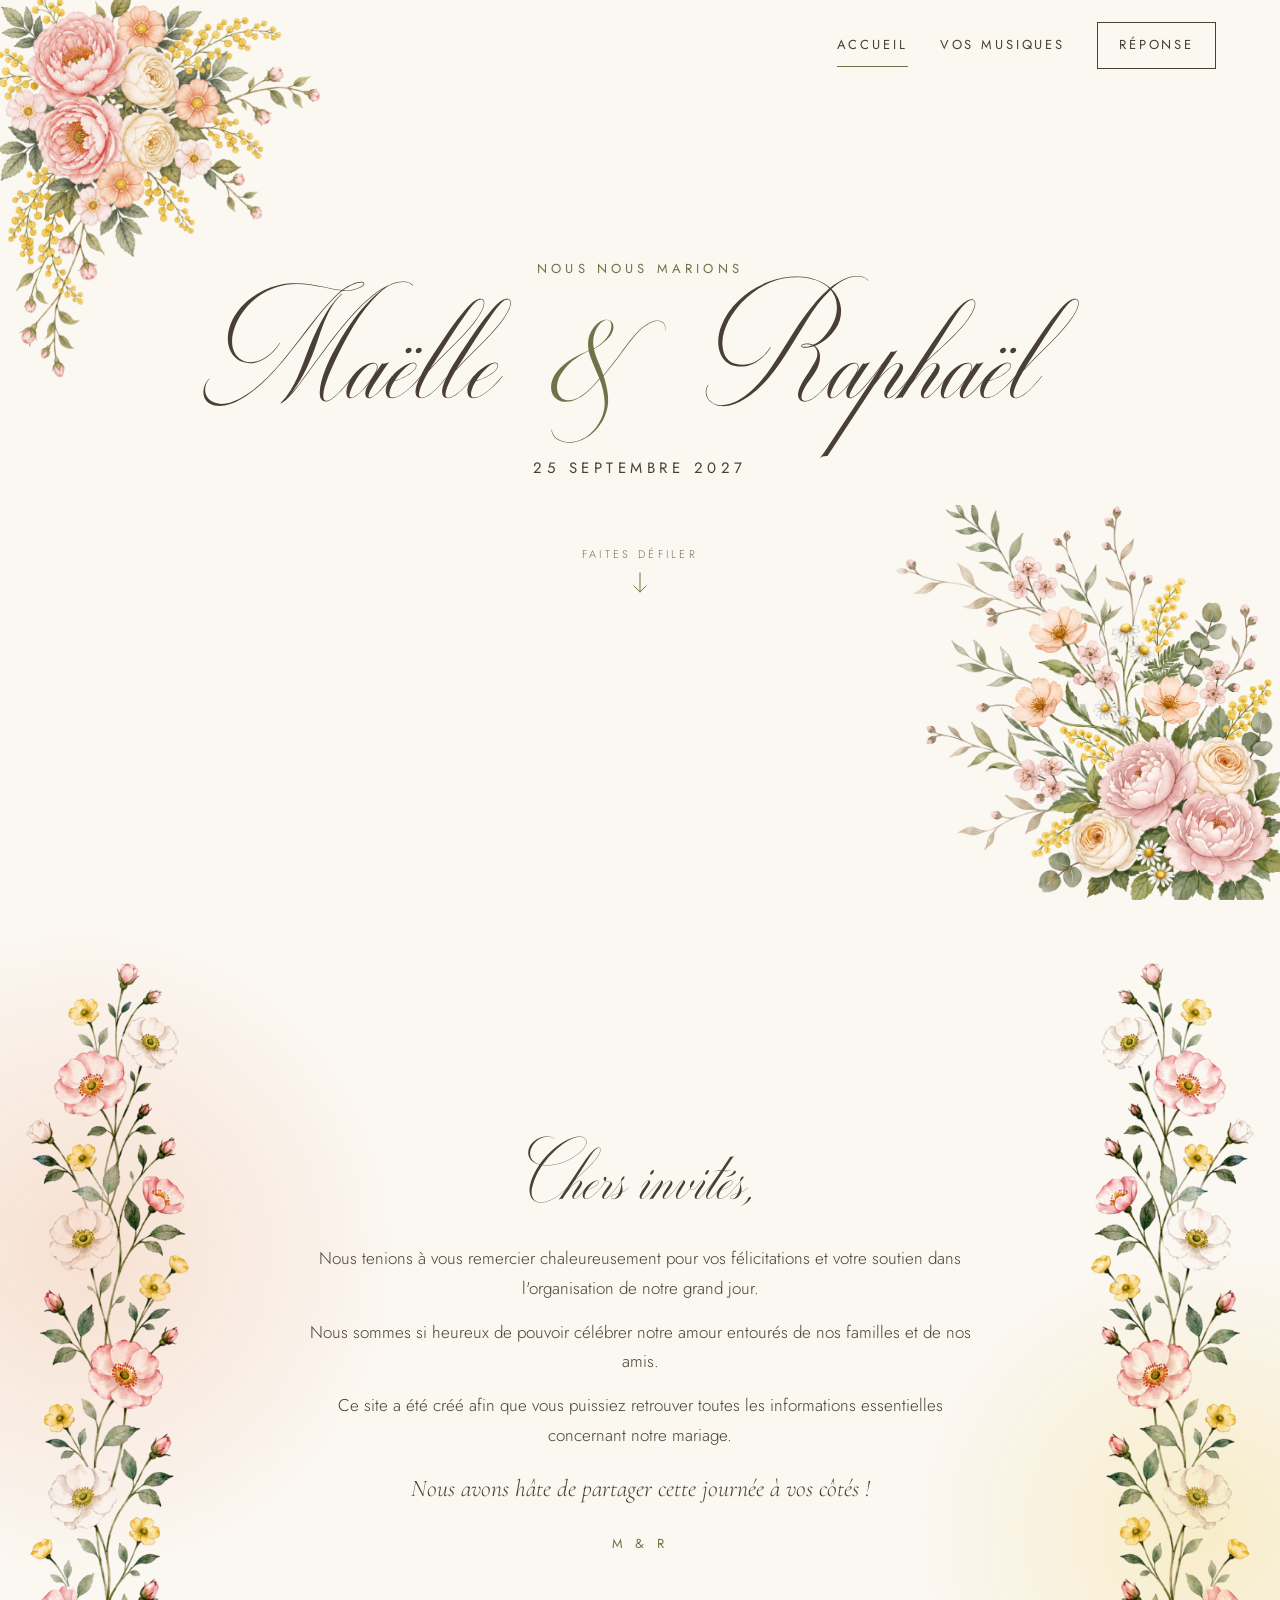
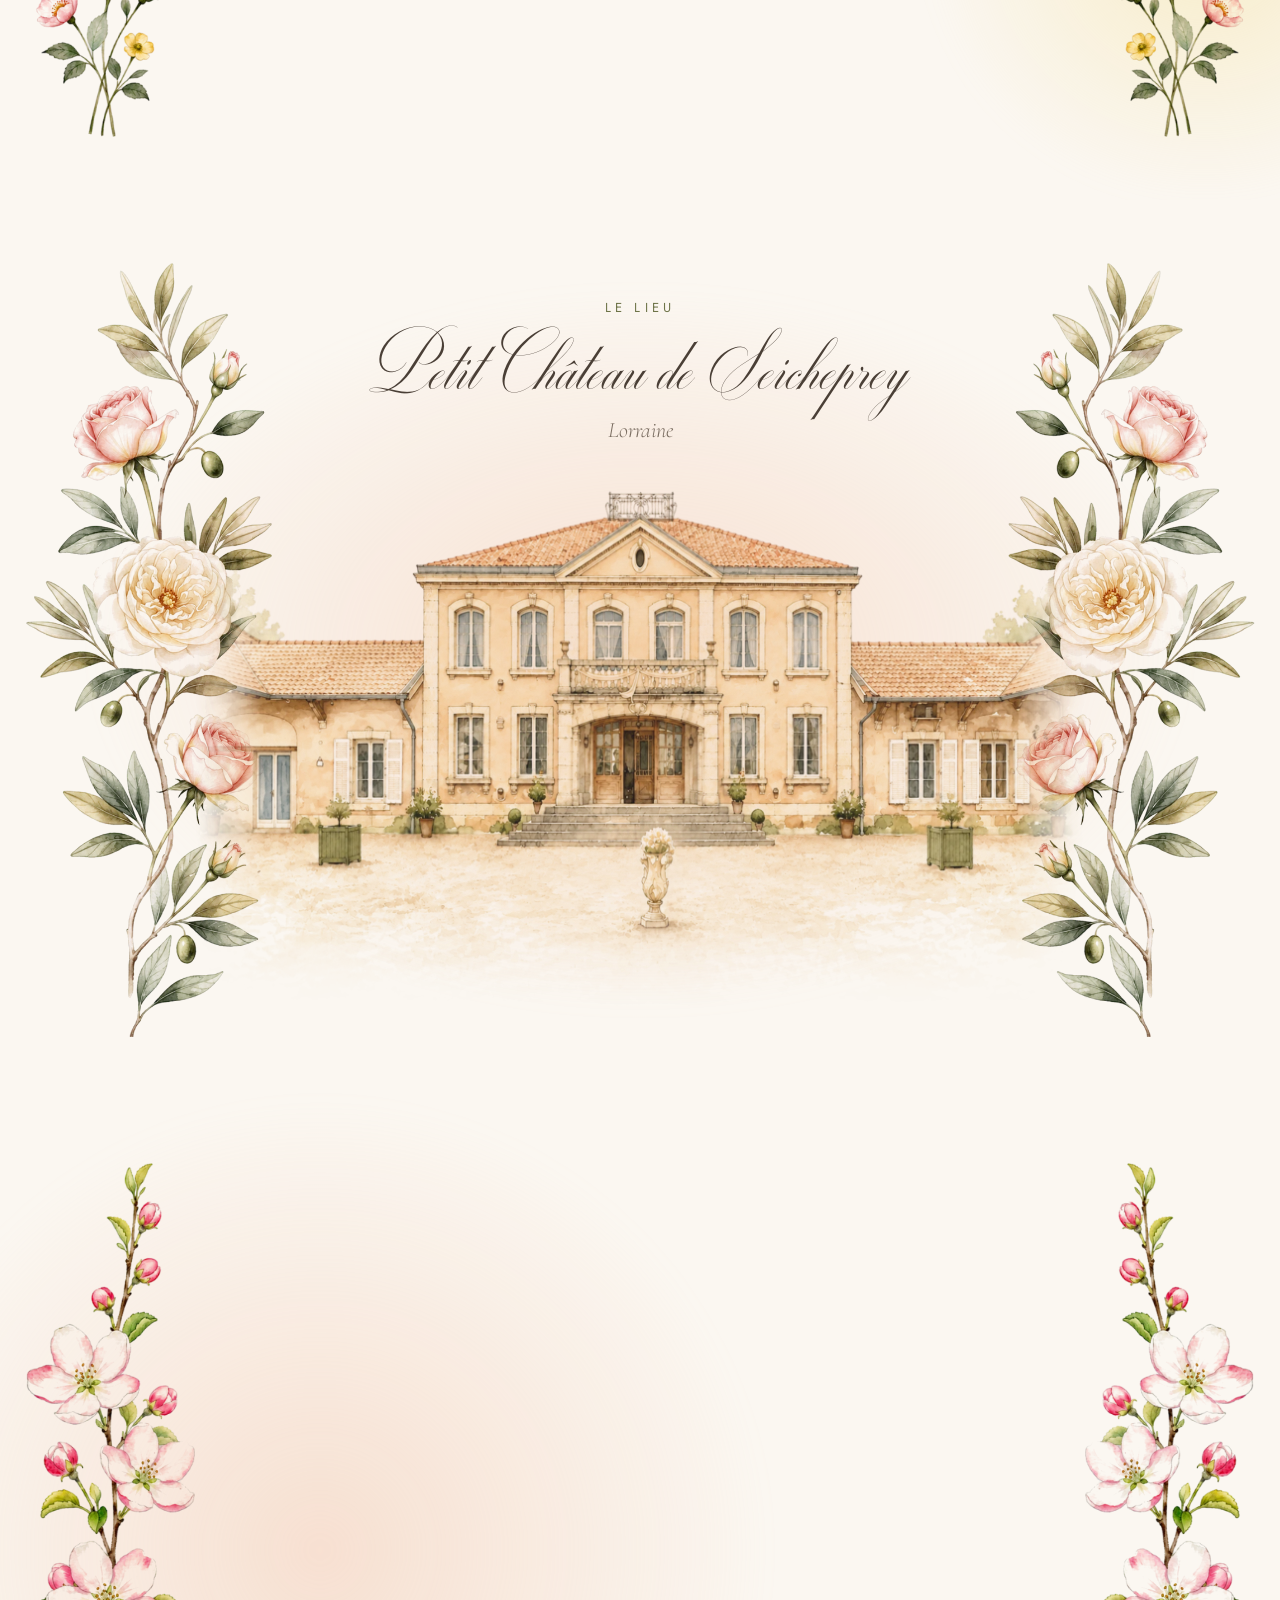
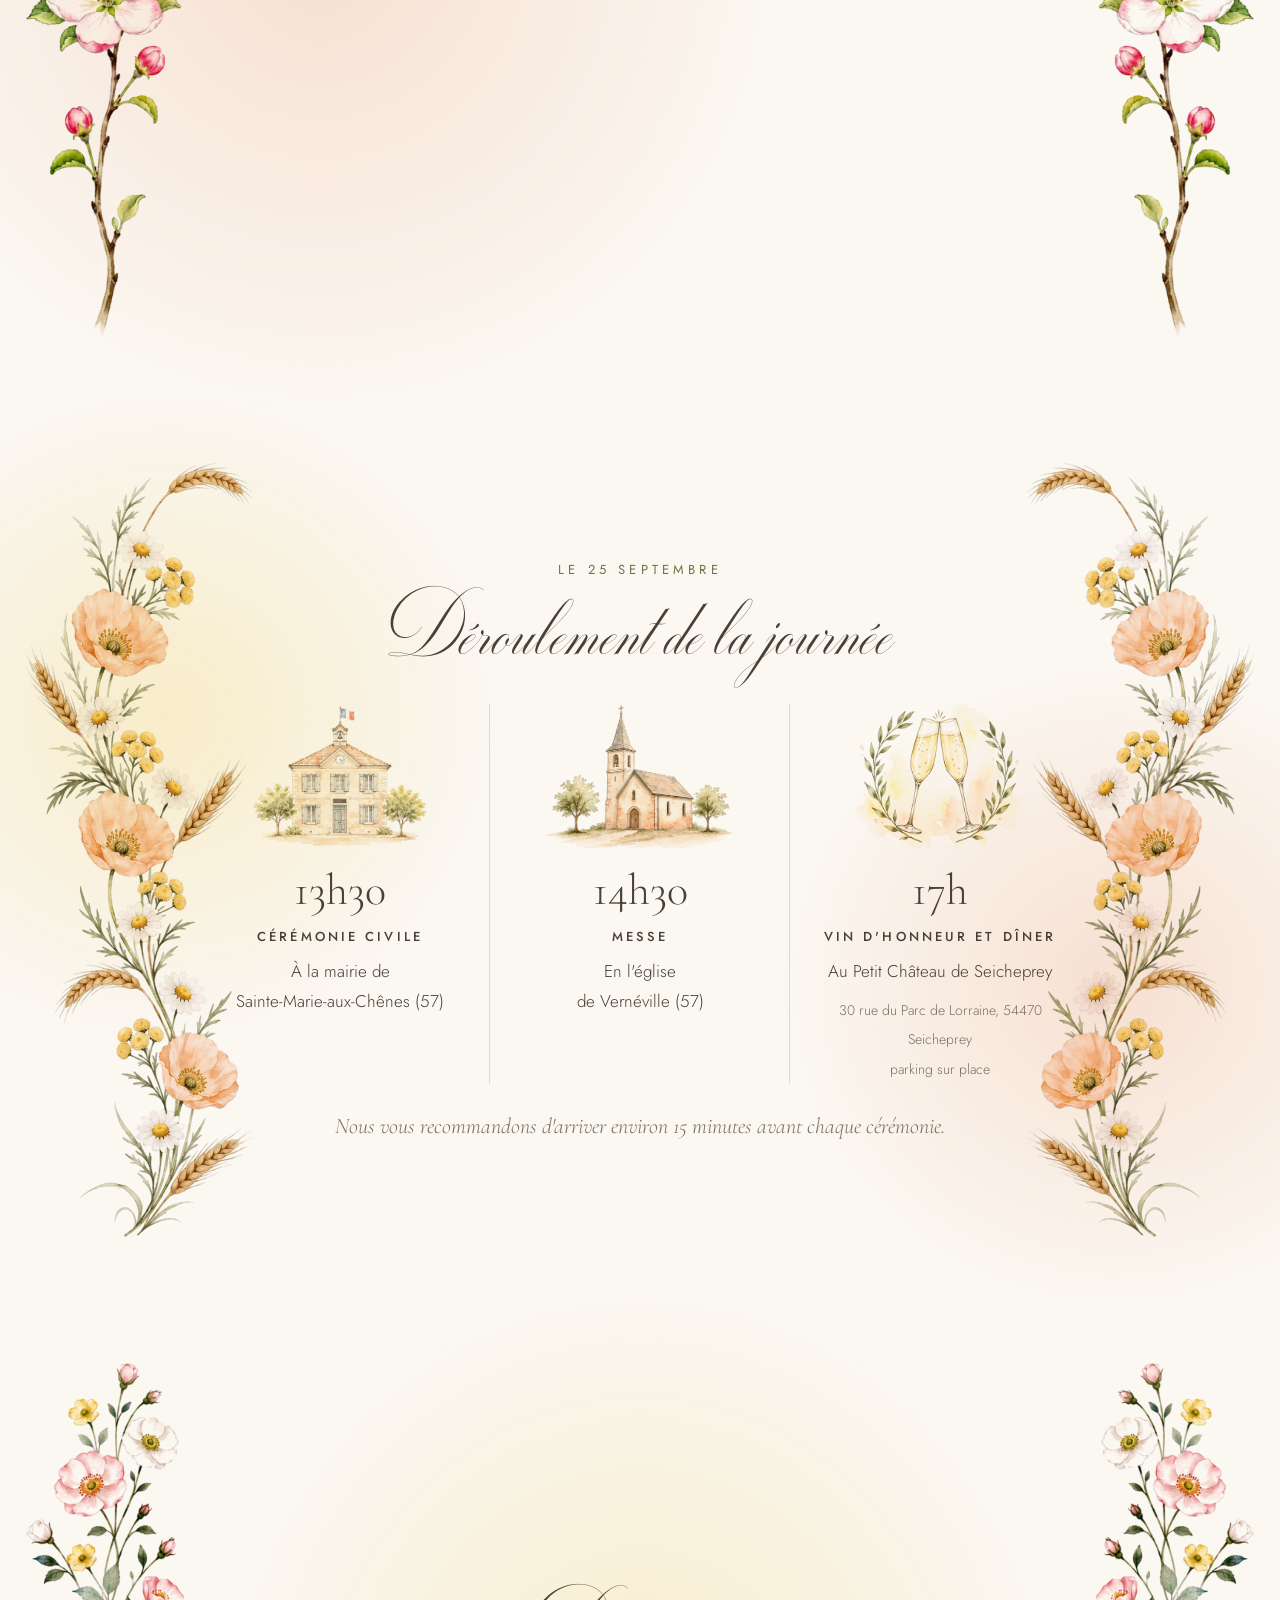
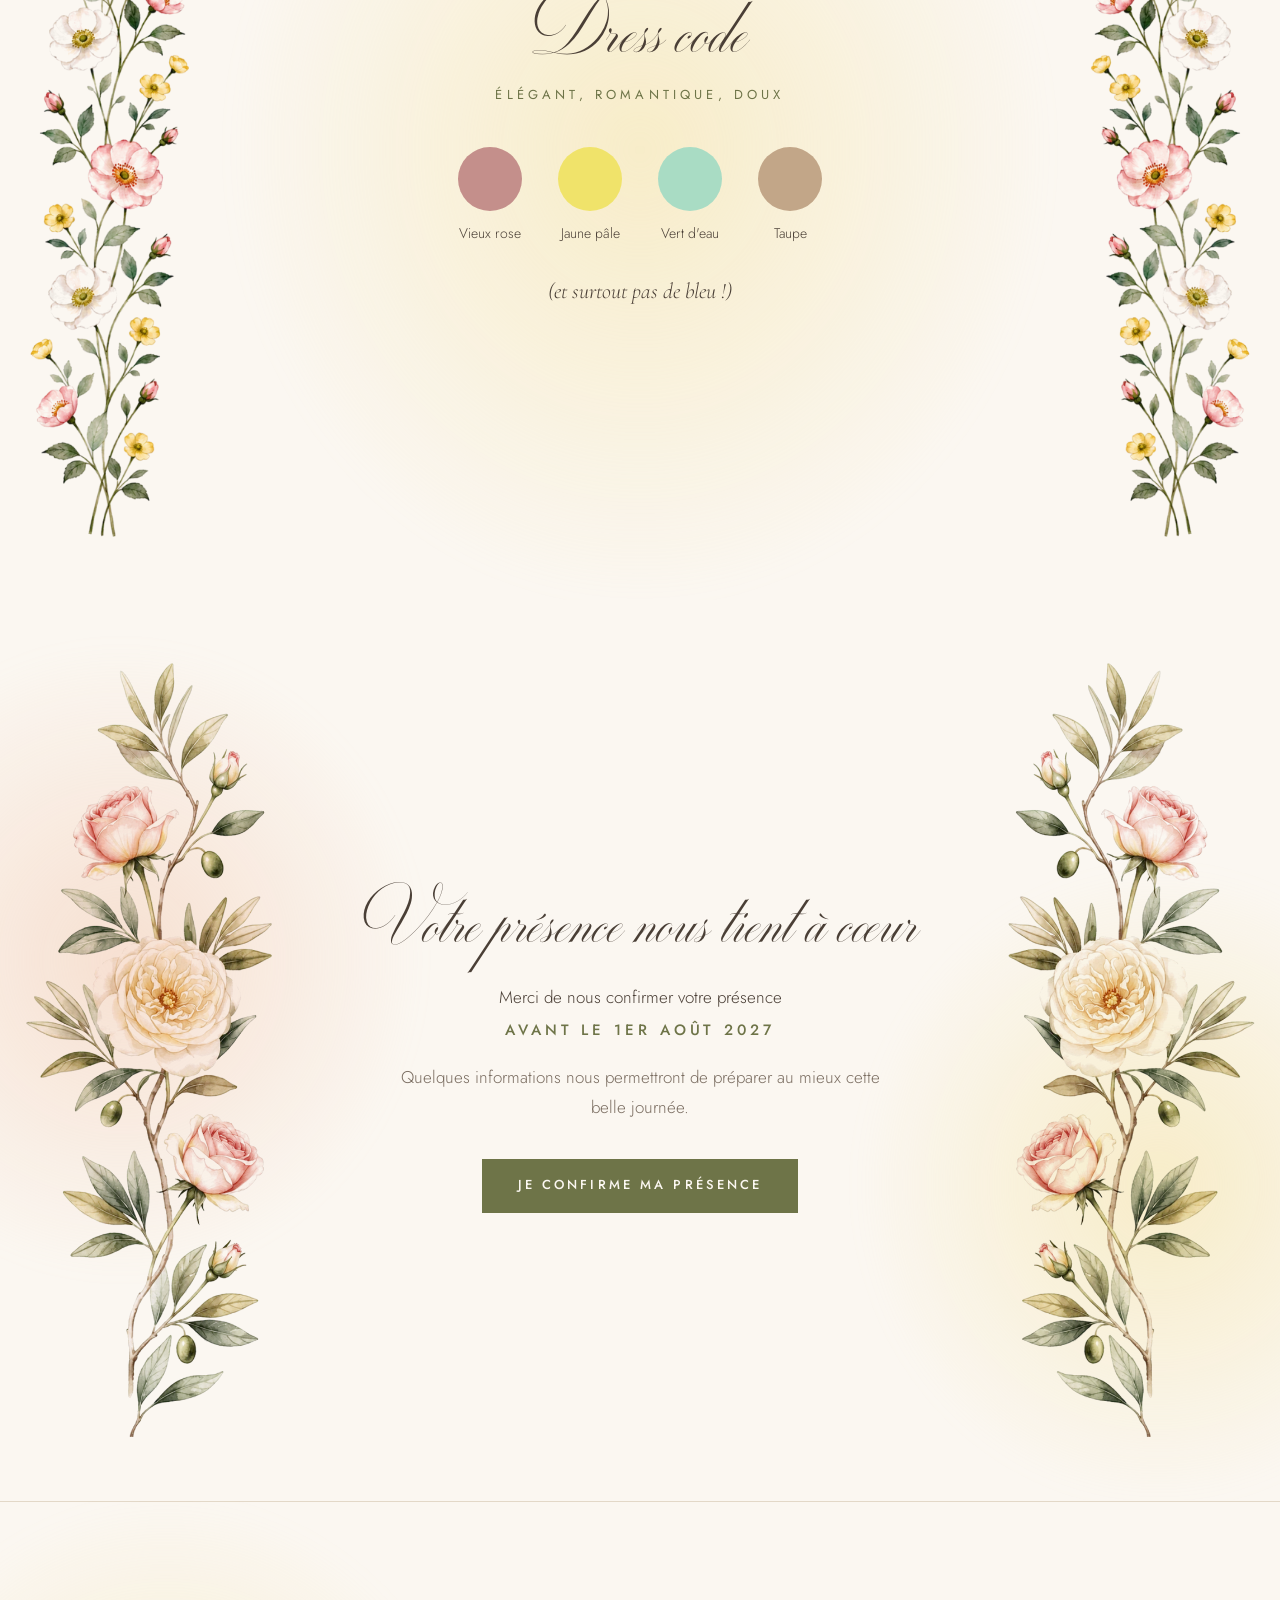
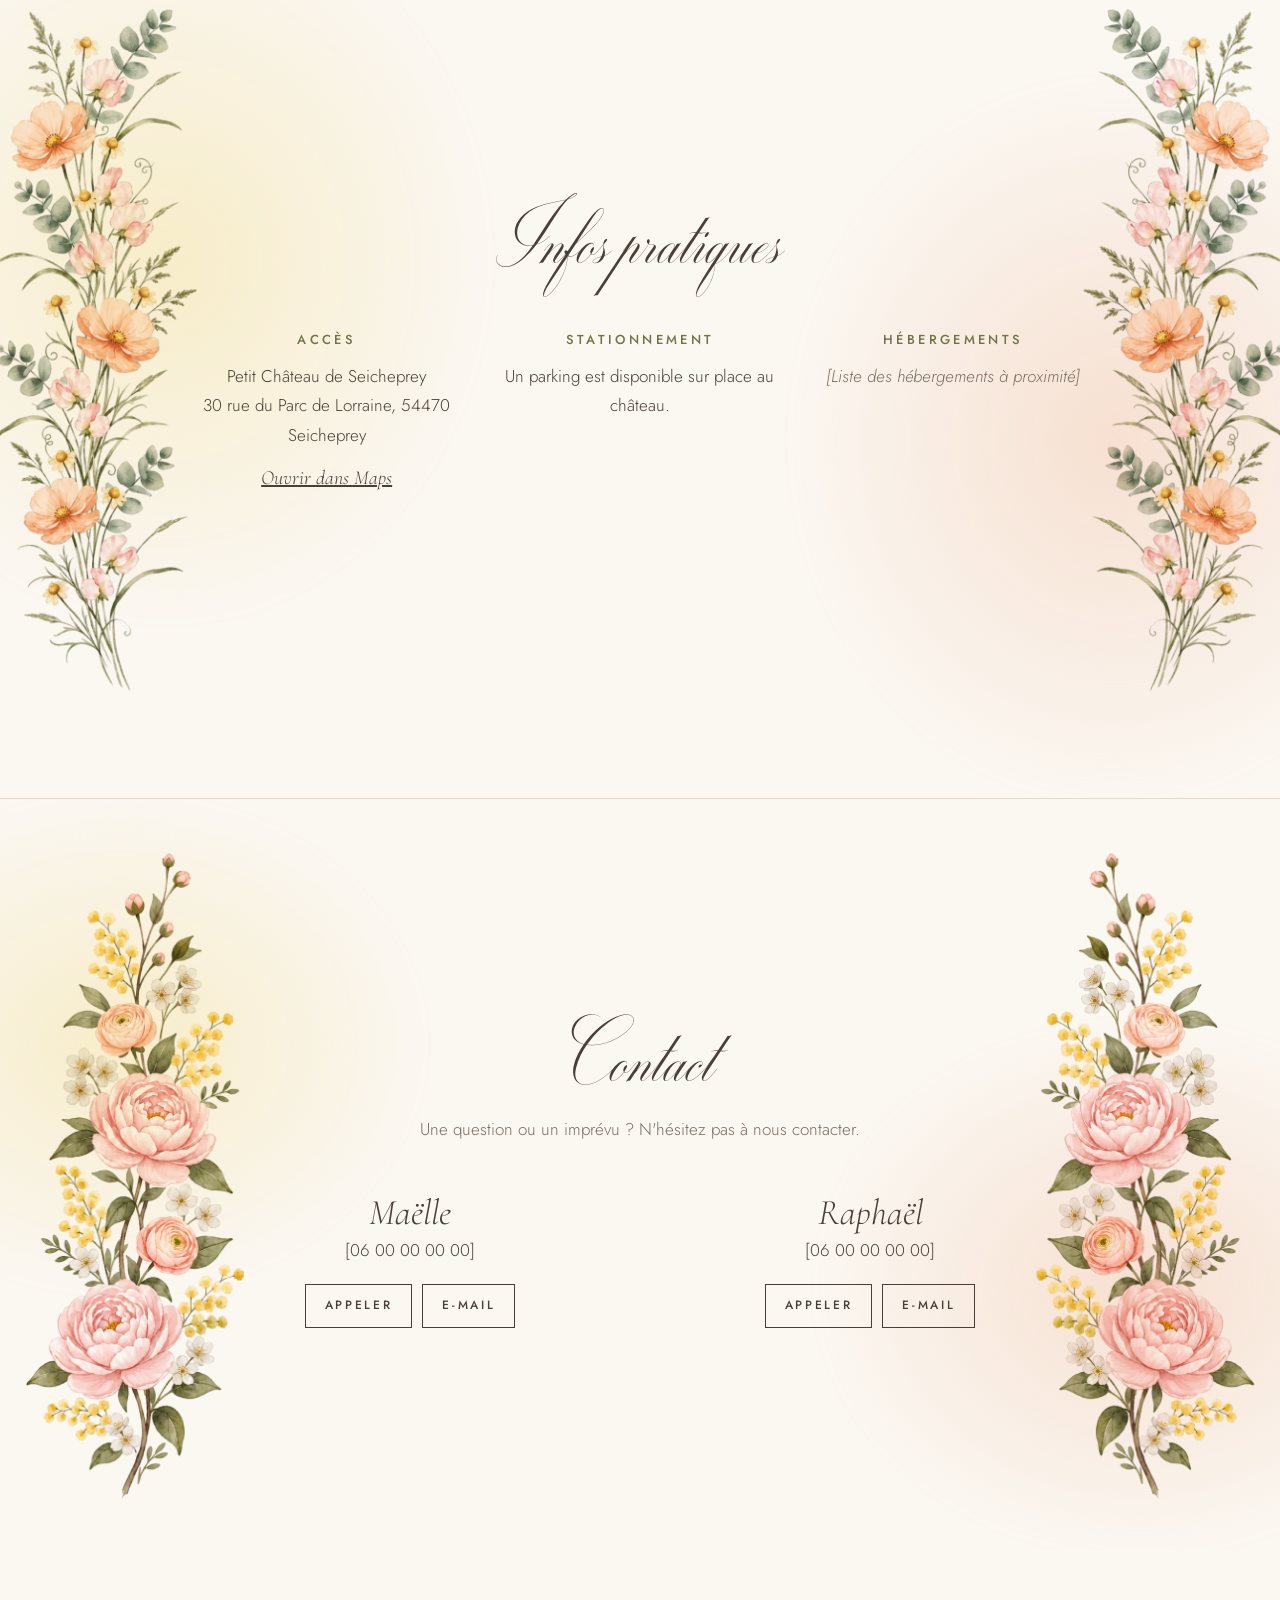
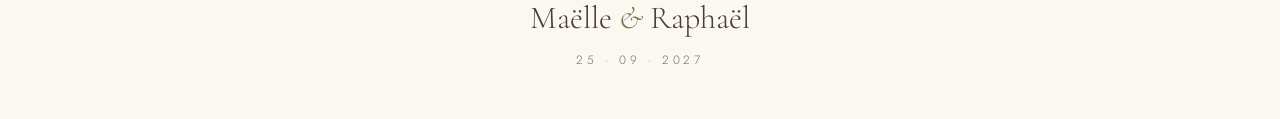
==== commit add0d77f: "feat: refresh opening flowers to match the side branches Co-Authored-By: Claude Opus 5.5 <noreply@an" ====
--- a/index.html
+++ b/index.html
@@ -9,7 +9,7 @@
   <link rel="preconnect" href="https://fonts.gstatic.com" crossorigin>
   <link rel="stylesheet" href="https://fonts.googleapis.com/css2?family=Cormorant+Garamond:ital,wght@0,300;0,400;1,300;1,400&amp;family=Jost:wght@300;400;500&amp;display=swap">
   <link rel="preload" href="assets/fonts/milton-two.otf" as="font" type="font/otf" crossorigin>
-  <link rel="stylesheet" href="css/style.css?v=29">
+  <link rel="stylesheet" href="css/style.css?v=30">
 </head>
 <body>
 
@@ -27,8 +27,8 @@
 
   <!-- Première étape : le titre seul entre les fleurs -->
   <div class="ouverture" id="accueil" data-etape="Accueil">
-    <img class="fleurs fleurs-haut" src="assets/images/fleurs-haut-gauche.webp" alt="" width="900" height="883">
-    <img class="fleurs fleurs-bas" src="assets/images/fleurs-bas-droite.webp" alt="" width="850" height="870">
+    <img class="fleurs fleurs-haut" src="assets/images/fleurs-haut-gauche.webp" alt="" width="900" height="1061">
+    <img class="fleurs fleurs-bas" src="assets/images/fleurs-bas-droite.webp" alt="" width="900" height="925">
 
     <section class="ouverture-titre" aria-labelledby="titre-accueil">
       <p class="surtitre">Nous nous marions</p>
@@ -223,6 +223,6 @@
     <p class="pied-date">25 · 09 · 2027</p>
   </footer>
 
-  <script src="js/main.js?v=29"></script>
+  <script src="js/main.js?v=30"></script>
 </body>
 </html>
--- a/css/style.css
+++ b/css/style.css
@@ -214,8 +214,8 @@
   position: absolute;
   pointer-events: none;
 }
-.fleurs-haut { left: clamp(6px, 1.5vw, 24px); top: clamp(6px, 1.5vw, 24px); width: clamp(190px, 30vw, 430px); }
-.fleurs-bas { right: clamp(6px, 1.5vw, 24px); bottom: clamp(6px, 1.5vw, 24px); width: clamp(180px, 28vw, 400px); }
+.fleurs-haut { left: 0; top: 0; width: clamp(200px, 25vw, 380px); }
+.fleurs-bas { right: 0; bottom: 0; width: clamp(200px, 30vw, 440px); }
 
 .ouverture-titre {
   position: relative;
@@ -655,7 +655,7 @@
   .nav a[href="index.html"] { display: none; }
   .nav .nav-reponse { padding: 10px 16px; }
   .fleurs-haut { width: 165px; }
-  .fleurs-bas { width: 170px; }
+  .fleurs-bas { width: 195px; }
   .ouverture { min-height: 560px; }
   .defiler { margin-top: 40px; }
   .etape { padding: 0; }
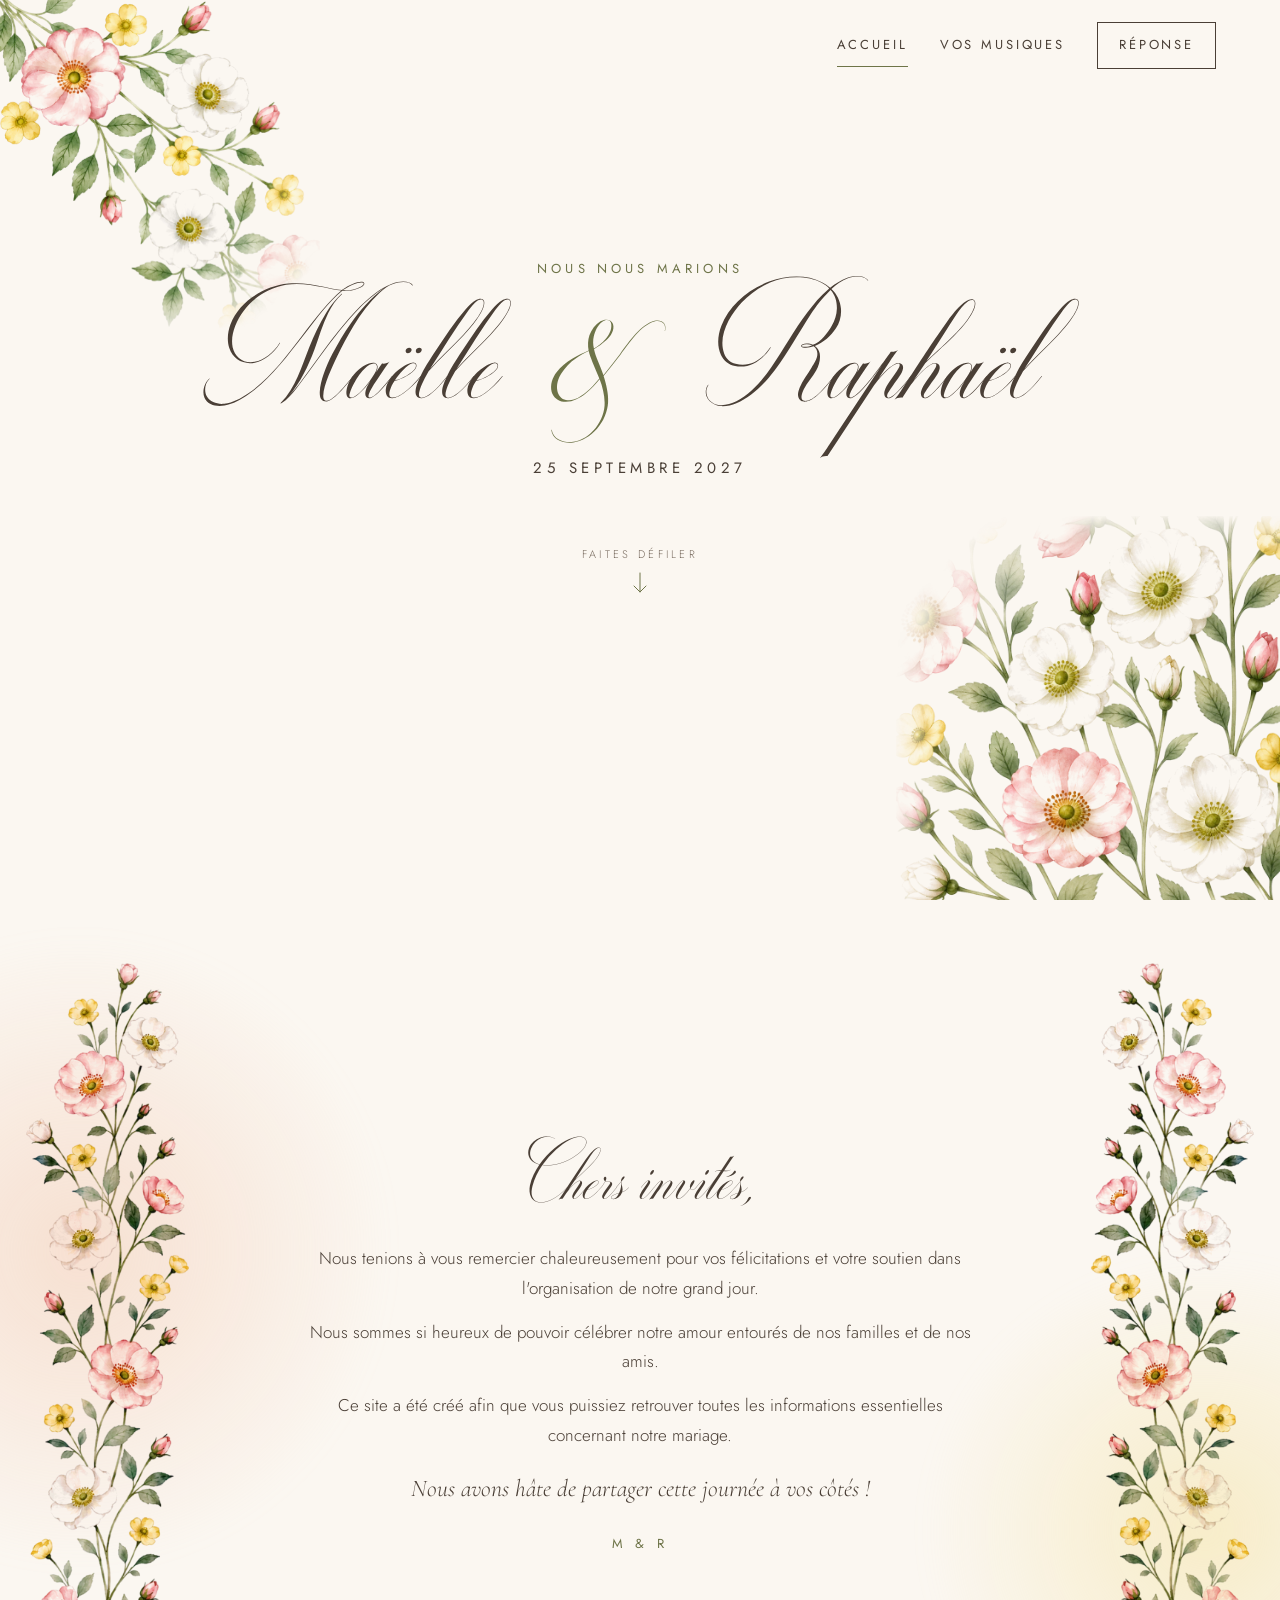
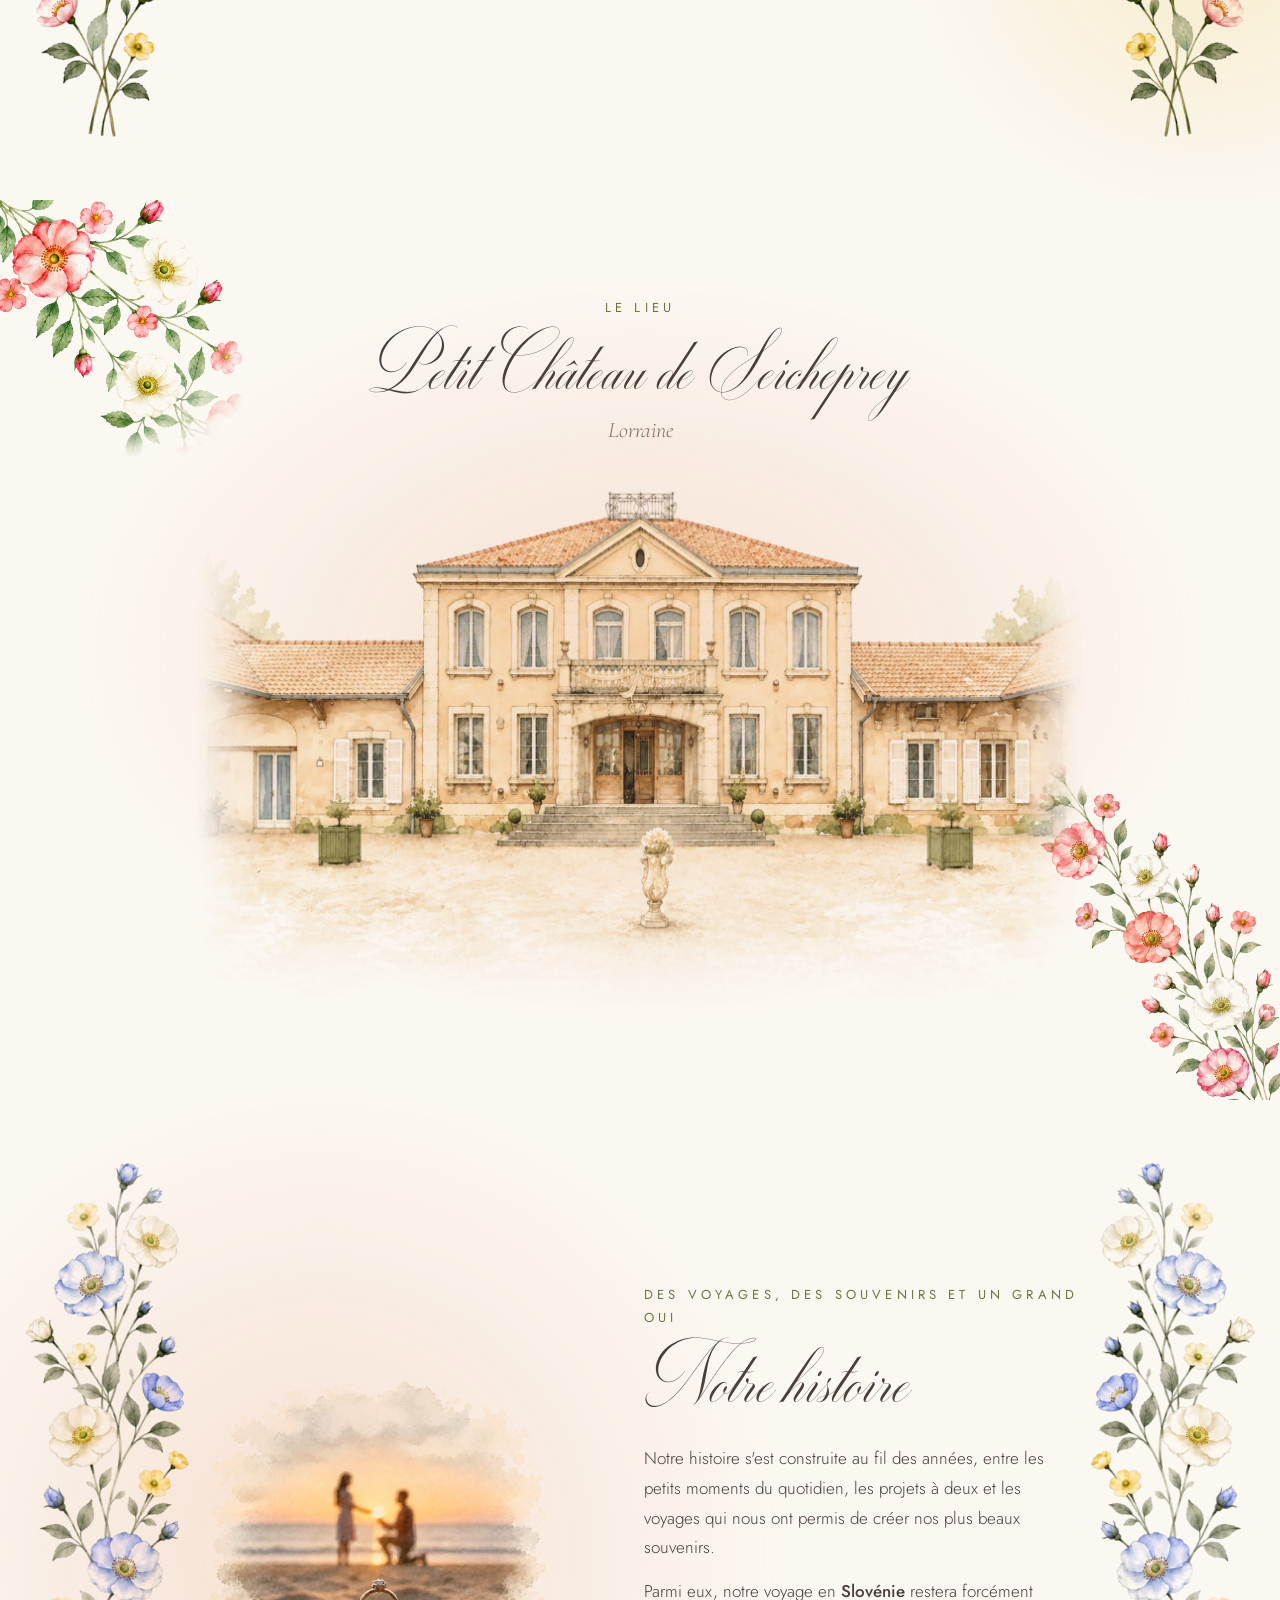
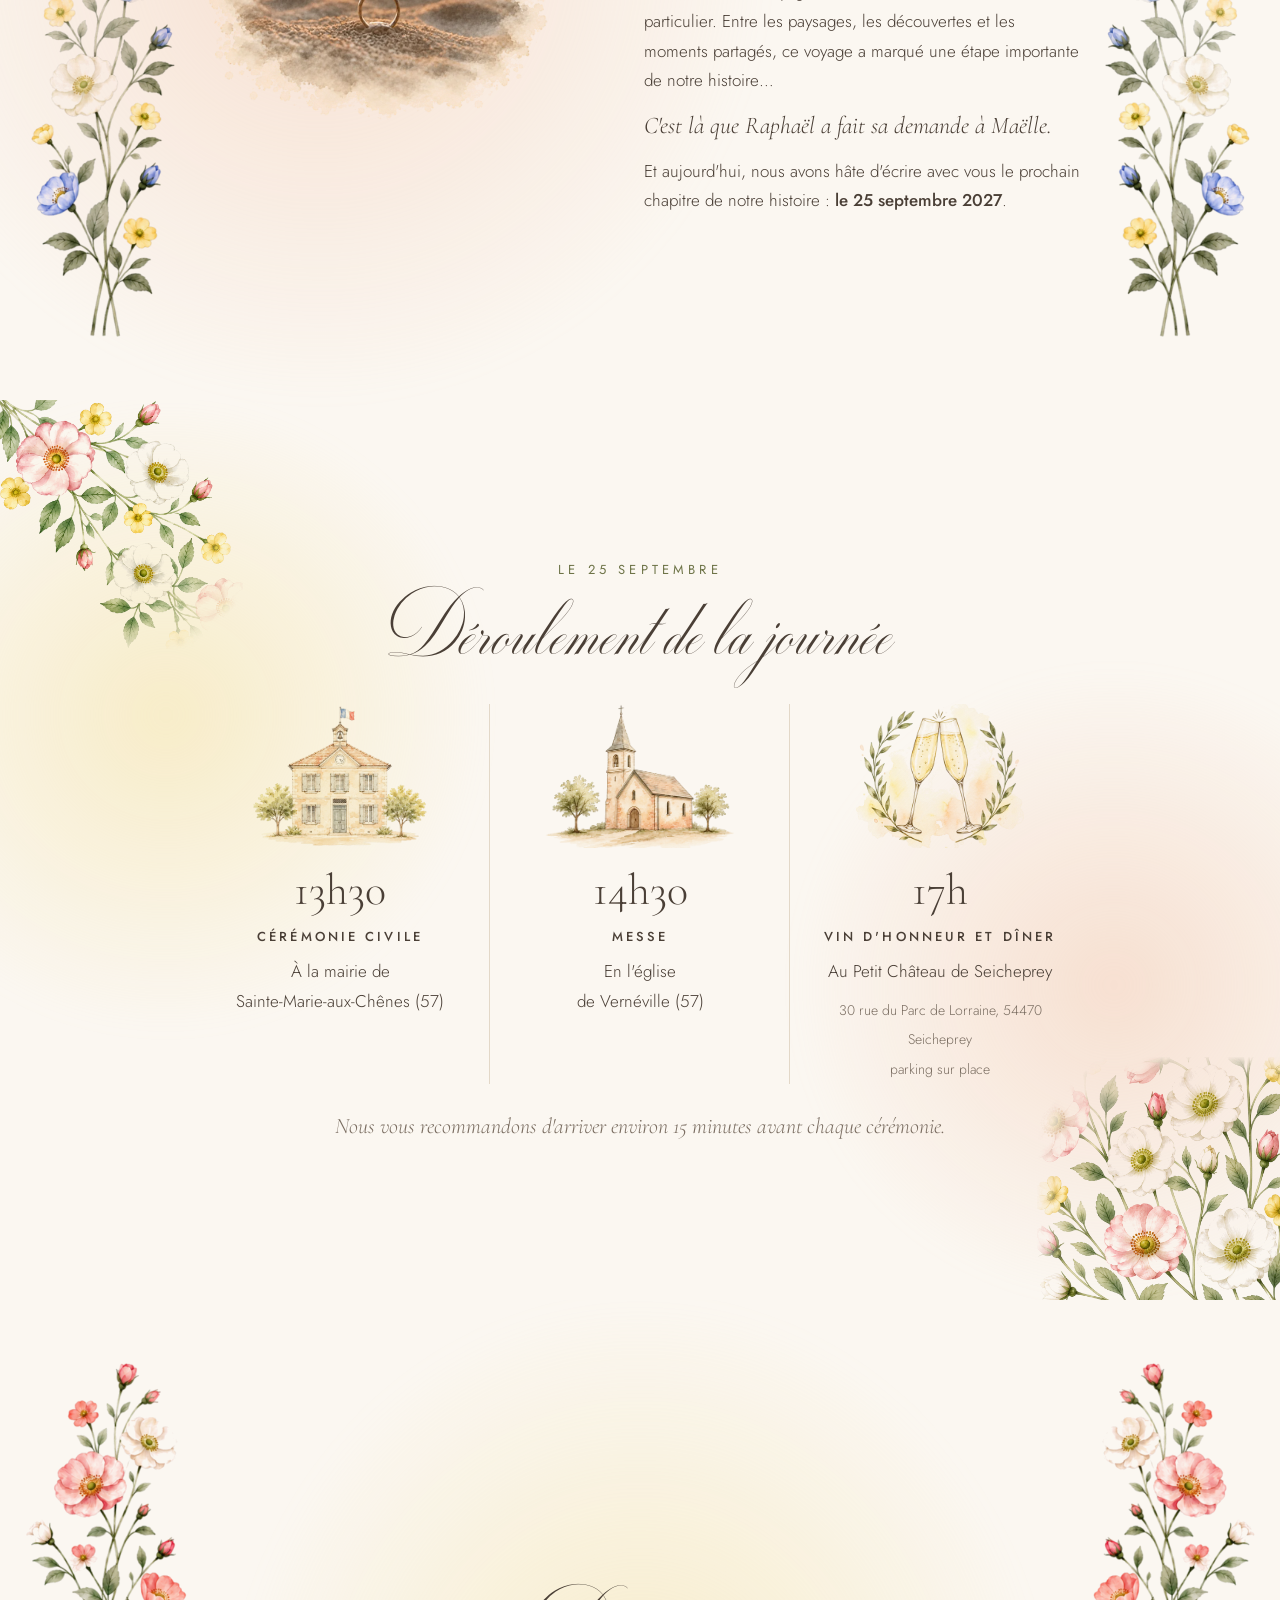
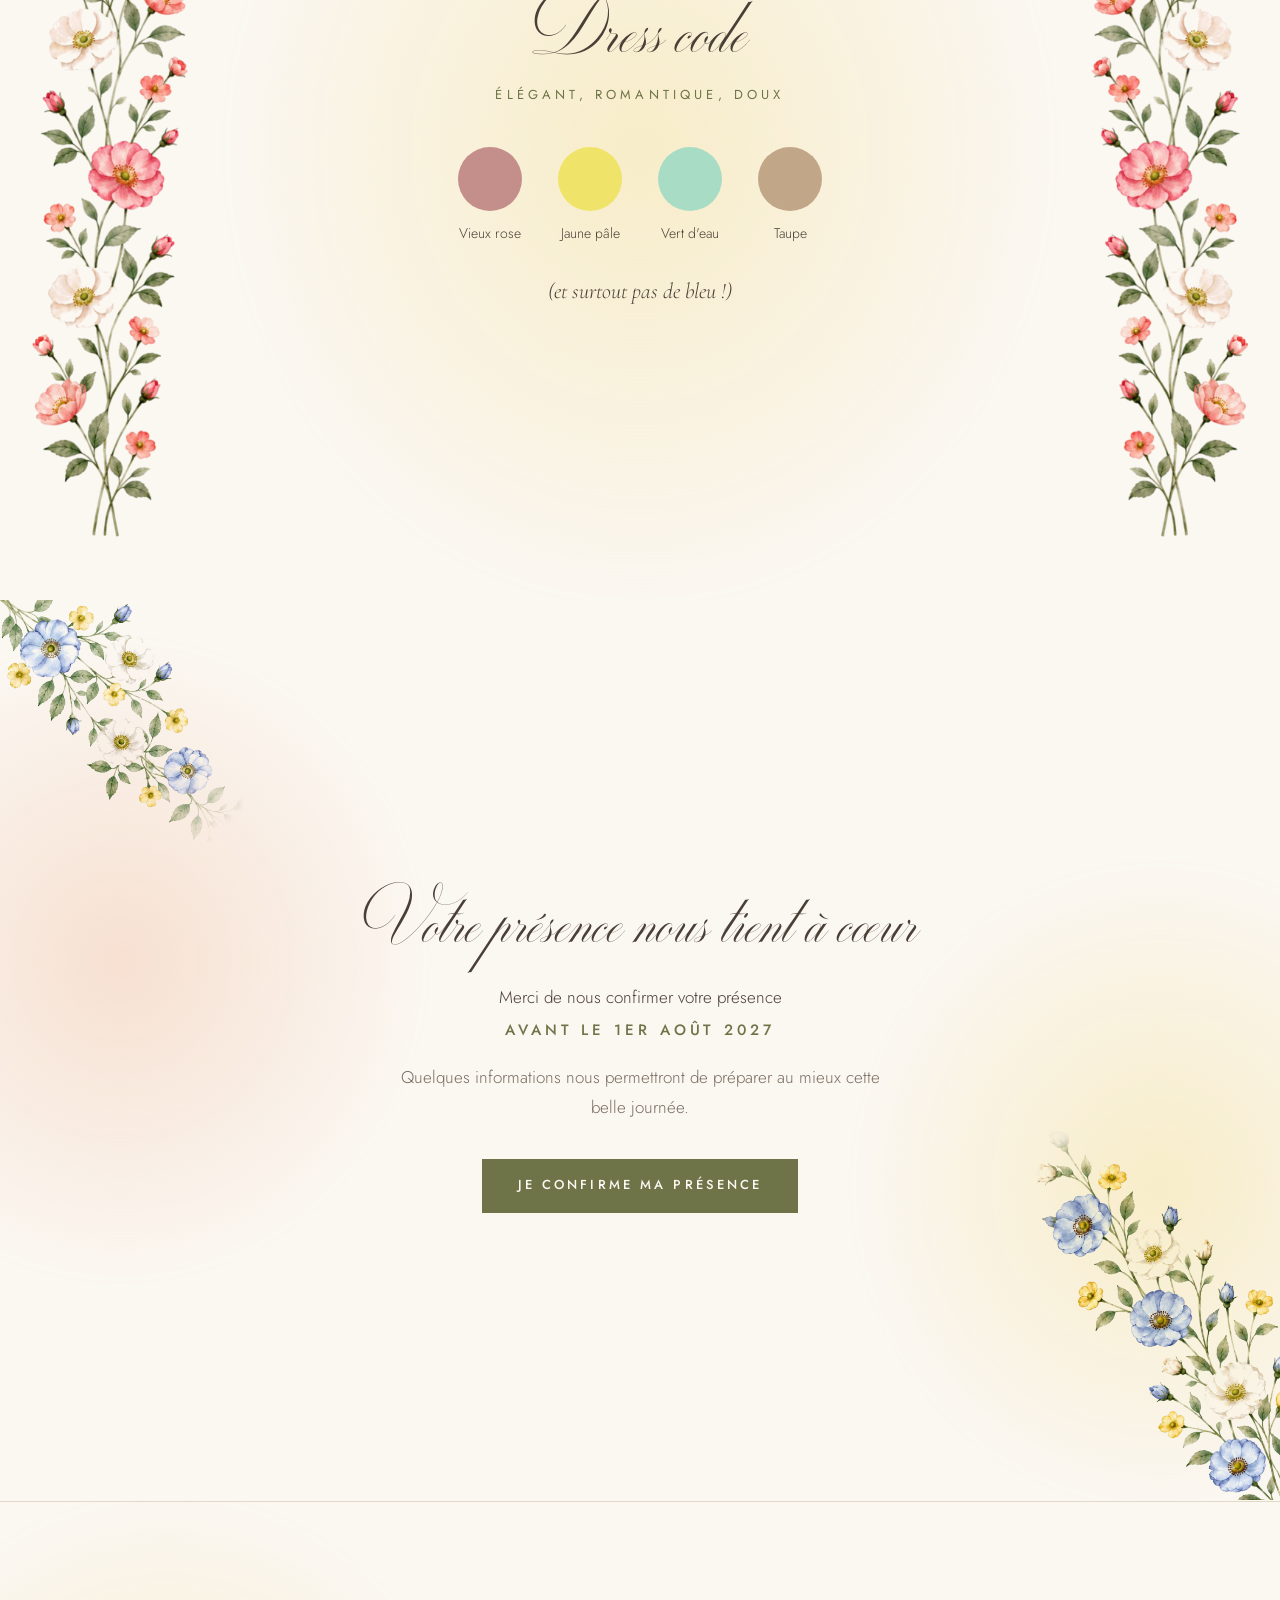
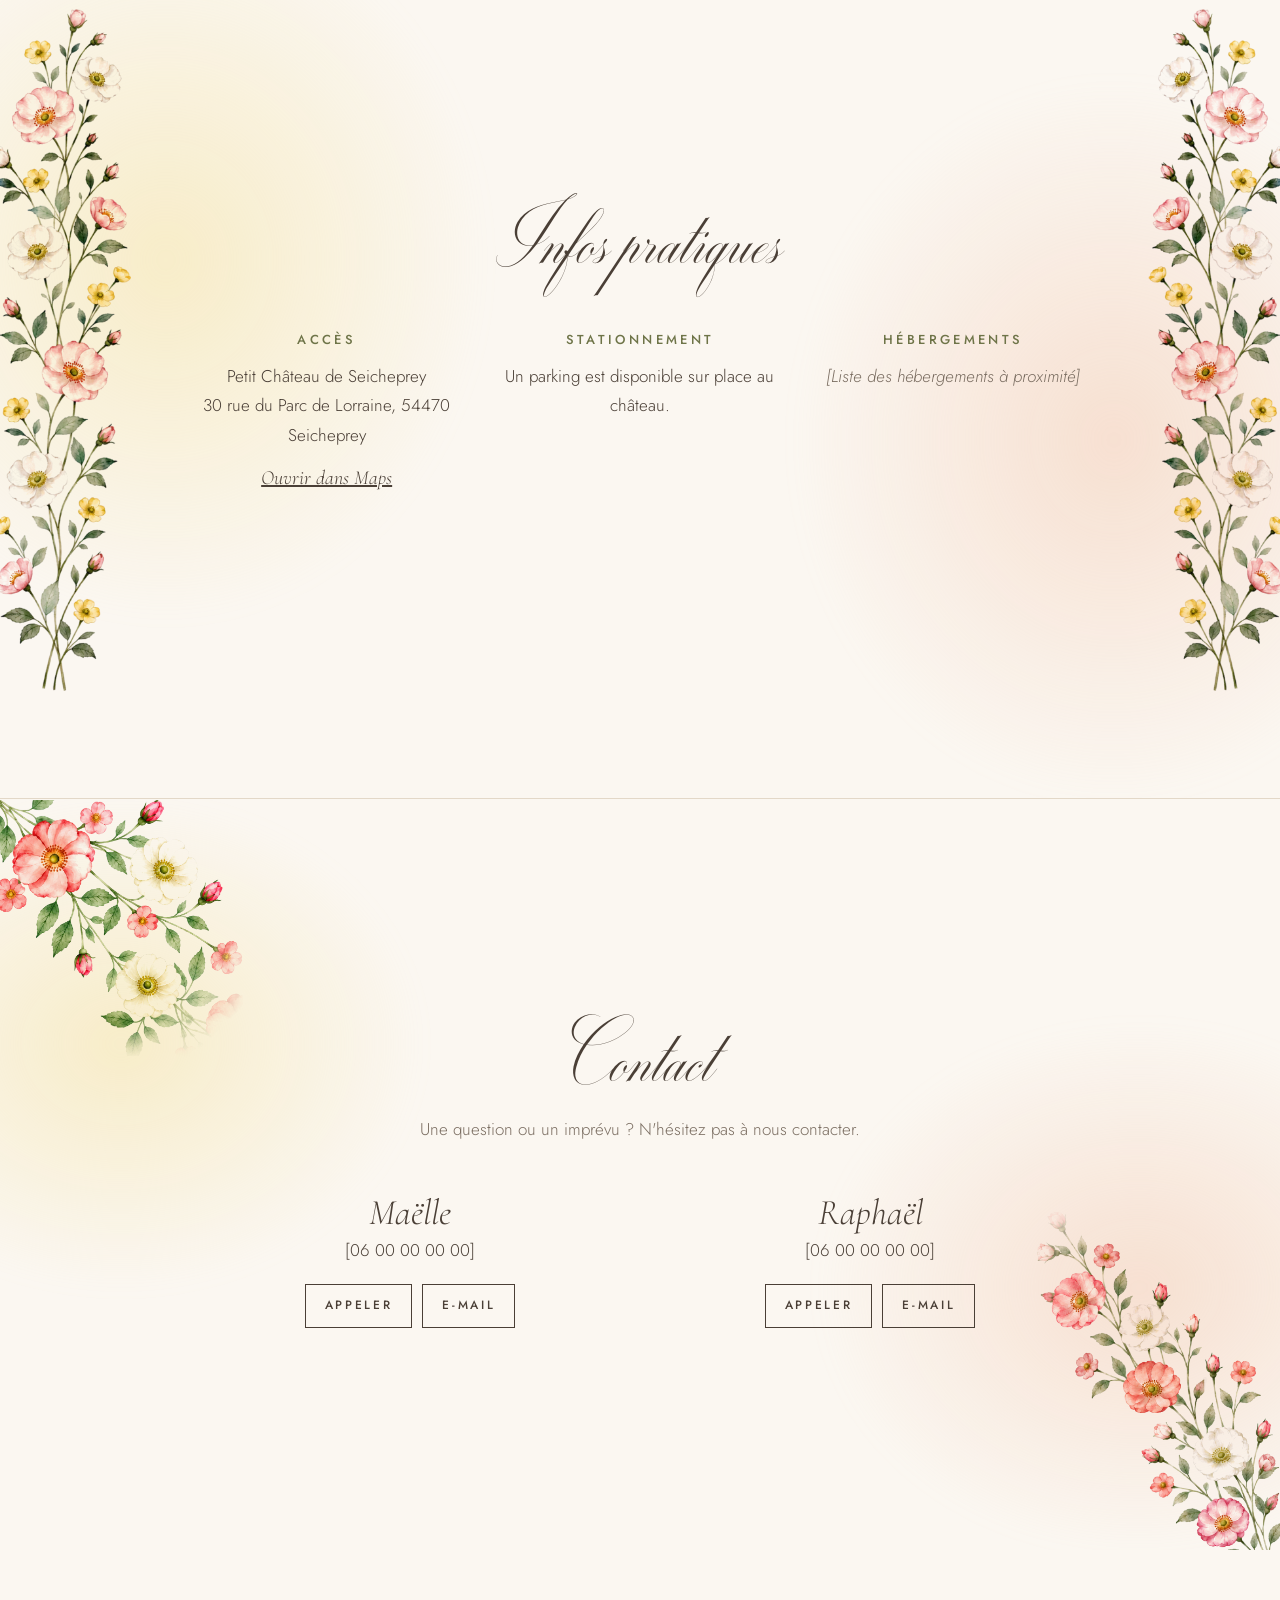
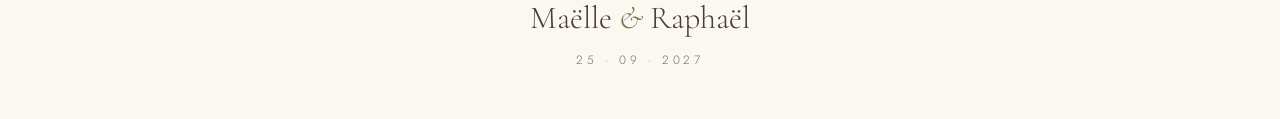
==== commit 158697ea: "feat: use wild-rose flowers everywhere with side and corner layouts Co-Authored-By: Claude Opus 5.5 " ====
--- a/index.html
+++ b/index.html
@@ -9,7 +9,7 @@
   <link rel="preconnect" href="https://fonts.gstatic.com" crossorigin>
   <link rel="stylesheet" href="https://fonts.googleapis.com/css2?family=Cormorant+Garamond:ital,wght@0,300;0,400;1,300;1,400&amp;family=Jost:wght@300;400;500&amp;display=swap">
   <link rel="preload" href="assets/fonts/milton-two.otf" as="font" type="font/otf" crossorigin>
-  <link rel="stylesheet" href="css/style.css?v=30">
+  <link rel="stylesheet" href="css/style.css?v=31">
 </head>
 <body>
 
@@ -27,8 +27,8 @@
 
   <!-- Première étape : le titre seul entre les fleurs -->
   <div class="ouverture" id="accueil" data-etape="Accueil">
-    <img class="fleurs fleurs-haut" src="assets/images/fleurs-haut-gauche.webp" alt="" width="900" height="1061">
-    <img class="fleurs fleurs-bas" src="assets/images/fleurs-bas-droite.webp" alt="" width="900" height="925">
+    <img class="fleurs fleurs-haut" src="assets/images/fleurs-coin-haut.webp" alt="" width="900" height="923">
+    <img class="fleurs fleurs-bas" src="assets/images/fleurs-coin-bas.webp" alt="" width="900" height="900">
 
     <section class="ouverture-titre" aria-labelledby="titre-accueil">
       <p class="surtitre">Nous nous marions</p>
@@ -66,8 +66,8 @@
     <!-- Le lieu -->
     <section id="lieu" class="section lieu etape-ecran" data-etape="Le lieu" aria-labelledby="titre-lieu">
       <div class="voile voile-peche" aria-hidden="true"></div>
-      <img class="fleurs-cote fleurs-cote-gauche" src="assets/images/fleurs-cote-roses.webp" alt="" width="440" height="1382">
-      <img class="fleurs-cote fleurs-cote-droite" src="assets/images/fleurs-cote-roses.webp" alt="" width="440" height="1382">
+      <img class="fleurs-coin fleurs-coin-haut" src="assets/images/fleurs-coin-haut-rose.webp" alt="" width="900" height="949">
+      <img class="fleurs-coin fleurs-coin-bas" src="assets/images/fleurs-coin-bas-rose.webp" alt="" width="900" height="1250">
       <p class="surtitre">Le lieu</p>
       <h2 id="titre-lieu" class="titre-m">Petit Château de Seicheprey</h2>
       <p class="italique">Lorraine</p>
@@ -77,8 +77,8 @@
     <!-- Notre histoire -->
     <section id="histoire" class="section histoire etape-ecran" data-etape="Notre histoire" aria-labelledby="titre-histoire">
       <div class="voile voile-peche" aria-hidden="true"></div>
-      <img class="fleurs-cote fleurs-cote-gauche" src="assets/images/fleurs-cote-pommier.webp" alt="" width="440" height="2015">
-      <img class="fleurs-cote fleurs-cote-droite" src="assets/images/fleurs-cote-pommier.webp" alt="" width="440" height="2015">
+      <img class="fleurs-cote fleurs-cote-gauche" src="assets/images/fleurs-cote-eglantines-bleu.webp" alt="" width="440" height="2079">
+      <img class="fleurs-cote fleurs-cote-droite" src="assets/images/fleurs-cote-eglantines-bleu.webp" alt="" width="440" height="2079">
       <div class="contenu-large histoire-grille">
         <div class="histoire-photo">
           <img src="assets/images/demande.webp" alt="Une bague de fiançailles posée dans le sable ; derrière, Raphaël fait sa demande à Maëlle au coucher du soleil, en Slovénie" width="900" height="900" loading="lazy">
@@ -100,8 +100,8 @@
     <section id="deroulement" class="section deroulement etape-ecran" data-etape="Déroulement" aria-labelledby="titre-deroulement">
       <div class="voile voile-jaune" aria-hidden="true"></div>
       <div class="voile voile-peche" aria-hidden="true"></div>
-      <img class="fleurs-cote fleurs-cote-gauche" src="assets/images/fleurs-cote-camomille.webp" alt="" width="440" height="1496">
-      <img class="fleurs-cote fleurs-cote-droite" src="assets/images/fleurs-cote-camomille.webp" alt="" width="440" height="1496">
+      <img class="fleurs-coin fleurs-coin-haut" src="assets/images/fleurs-coin-haut.webp" alt="" width="900" height="923">
+      <img class="fleurs-coin fleurs-coin-bas" src="assets/images/fleurs-coin-bas.webp" alt="" width="900" height="900">
       <div class="contenu-large">
         <p class="surtitre">Le 25 septembre</p>
         <h2 id="titre-deroulement" class="titre-l">Déroulement de la journée</h2>
@@ -133,8 +133,8 @@
     <!-- Dress code -->
     <section id="dress-code" class="section dress-code etape-ecran" data-etape="Dress code" aria-labelledby="titre-dress-code">
       <div class="voile voile-jaune" aria-hidden="true"></div>
-      <img class="fleurs-cote fleurs-cote-gauche" src="assets/images/fleurs-cote-eglantines.webp" alt="" width="440" height="2090">
-      <img class="fleurs-cote fleurs-cote-droite" src="assets/images/fleurs-cote-eglantines.webp" alt="" width="440" height="2090">
+      <img class="fleurs-cote fleurs-cote-gauche" src="assets/images/fleurs-cote-eglantines-rose.webp" alt="" width="440" height="2094">
+      <img class="fleurs-cote fleurs-cote-droite" src="assets/images/fleurs-cote-eglantines-rose.webp" alt="" width="440" height="2094">
       <div class="contenu-etroit">
         <h2 id="titre-dress-code" class="titre-l">Dress code</h2>
         <p class="surtitre">Élégant, romantique, doux</p>
@@ -152,8 +152,8 @@
     <section id="presence" class="section presence etape-ecran" data-etape="Votre présence" aria-labelledby="titre-presence">
       <div class="voile voile-peche" aria-hidden="true"></div>
       <div class="voile voile-jaune" aria-hidden="true"></div>
-      <img class="fleurs-cote fleurs-cote-gauche" src="assets/images/fleurs-cote-roses.webp" alt="" width="440" height="1382">
-      <img class="fleurs-cote fleurs-cote-droite" src="assets/images/fleurs-cote-roses.webp" alt="" width="440" height="1382">
+      <img class="fleurs-coin fleurs-coin-haut" src="assets/images/fleurs-coin-haut-bleu.webp" alt="" width="900" height="896">
+      <img class="fleurs-coin fleurs-coin-bas" src="assets/images/fleurs-coin-bas-bleu.webp" alt="" width="900" height="1367">
       <div class="contenu-etroit">
         <h2 id="titre-presence" class="titre-m">Votre présence nous tient à cœur</h2>
         <p style="margin-top: 24px">Merci de nous confirmer votre présence</p>
@@ -167,8 +167,8 @@
     <section id="infos" class="section infos etape-ecran" data-etape="Infos pratiques" aria-labelledby="titre-infos">
       <div class="voile voile-jaune" aria-hidden="true"></div>
       <div class="voile voile-peche" aria-hidden="true"></div>
-      <img class="fleurs-cote fleurs-cote-gauche" src="assets/images/fleurs-cote-cosmos.webp" alt="" width="440" height="1428">
-      <img class="fleurs-cote fleurs-cote-droite" src="assets/images/fleurs-cote-cosmos.webp" alt="" width="440" height="1428">
+      <img class="fleurs-cote fleurs-cote-gauche" src="assets/images/fleurs-cote-eglantines.webp" alt="" width="440" height="2090">
+      <img class="fleurs-cote fleurs-cote-droite" src="assets/images/fleurs-cote-eglantines.webp" alt="" width="440" height="2090">
       <div class="contenu-large">
         <h2 id="titre-infos" class="titre-l">Infos pratiques</h2>
         <div class="grille-3">
@@ -193,8 +193,8 @@
     <section id="contact" class="section contact etape-ecran" data-etape="Contact" aria-labelledby="titre-contact">
       <div class="voile voile-jaune" aria-hidden="true"></div>
       <div class="voile voile-peche" aria-hidden="true"></div>
-      <img class="fleurs-cote fleurs-cote-gauche" src="assets/images/fleurs-cote-pivoines.webp" alt="" width="440" height="1299">
-      <img class="fleurs-cote fleurs-cote-droite" src="assets/images/fleurs-cote-pivoines.webp" alt="" width="440" height="1299">
+      <img class="fleurs-coin fleurs-coin-haut" src="assets/images/fleurs-coin-haut-rose.webp" alt="" width="900" height="949">
+      <img class="fleurs-coin fleurs-coin-bas" src="assets/images/fleurs-coin-bas-rose.webp" alt="" width="900" height="1250">
       <h2 id="titre-contact" class="titre-l">Contact</h2>
       <p class="intro">Une question ou un imprévu ? N'hésitez pas à nous contacter.</p>
       <div class="grille-3">
@@ -223,6 +223,6 @@
     <p class="pied-date">25 · 09 · 2027</p>
   </footer>
 
-  <script src="js/main.js?v=30"></script>
+  <script src="js/main.js?v=31"></script>
 </body>
 </html>
--- a/css/style.css
+++ b/css/style.css
@@ -282,7 +282,7 @@
 /* ---------- Sections de l'accueil ---------- */
 
 .section { position: relative; padding: clamp(72px, 10vw, 128px) clamp(20px, 5vw, 40px); text-align: center; }
-.section > :not(.voile):not(.fleurs-cote) { position: relative; }
+.section > :not(.voile):not(.fleurs-cote):not(.fleurs-coin) { position: relative; }
 .contenu-etroit { max-width: 680px; margin: 0 auto; }
 .contenu-large { max-width: 1080px; margin: 0 auto; }
 
@@ -400,7 +400,15 @@
 .infos .fleurs-cote { top: 12%; height: 76%; }
 .infos .fleurs-cote-gauche { left: clamp(-60px, -1vw, 0px); }
 .infos .fleurs-cote-droite { right: clamp(-60px, -1vw, 0px); }
+/* Bouquets dans les coins (une section sur deux, comme l'accueil) */
+.fleurs-coin { position: absolute; width: clamp(170px, 19vw, 290px); height: auto; max-width: none; pointer-events: none; }
+.fleurs-coin-haut { left: 0; top: 0; }
+.fleurs-coin-bas { right: 0; bottom: 0; }
+.page > .fleurs-coin-haut { top: 64px; }
 @media (max-width: 899px) {
+  .fleurs-coin { width: 100px; opacity: 0.6; }
+  .page > .fleurs-coin-haut { top: 58px; }
+  .fleurs-coin-haut { top: 58px; }
   .fleurs-cote { top: 10%; height: 80%; opacity: 0.55; }
   .fleurs-cote-gauche { left: auto; right: calc(100% - 46px); }
   .fleurs-cote-droite { right: auto; left: calc(100% - 46px); }
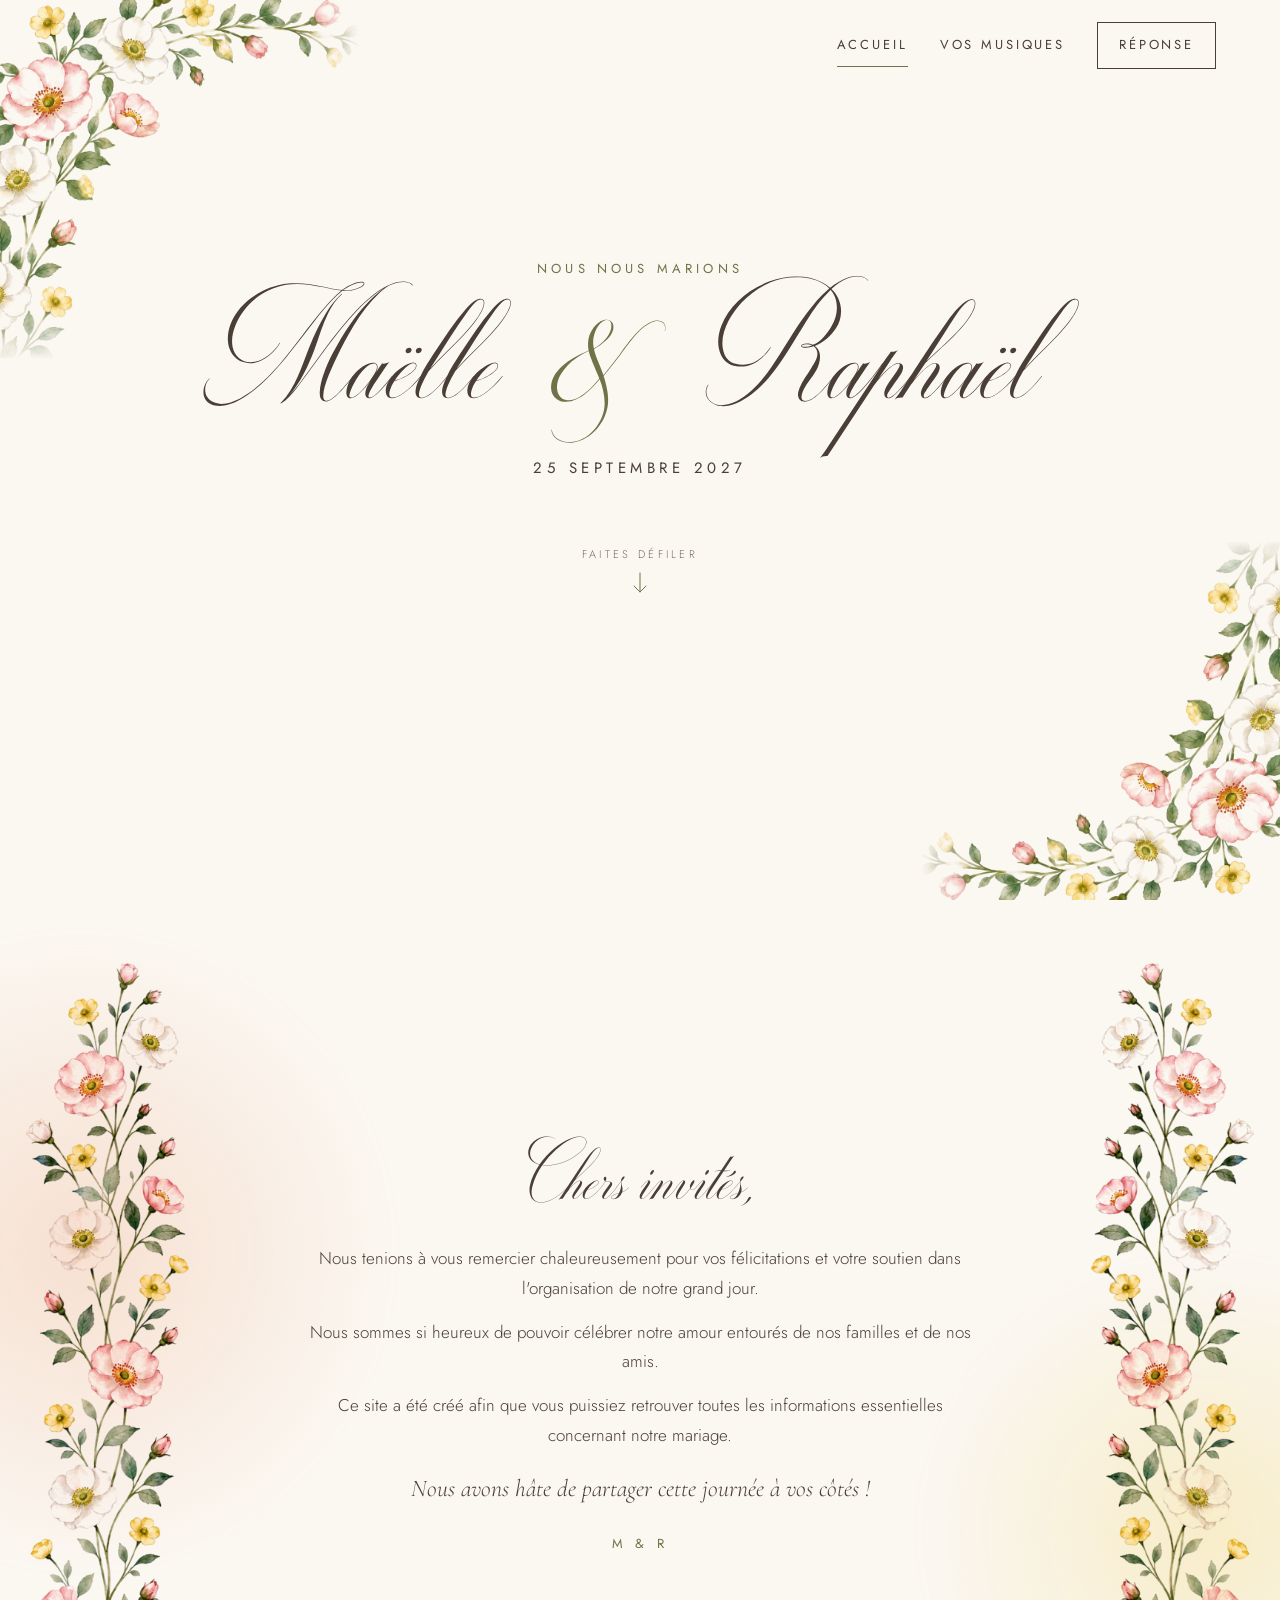
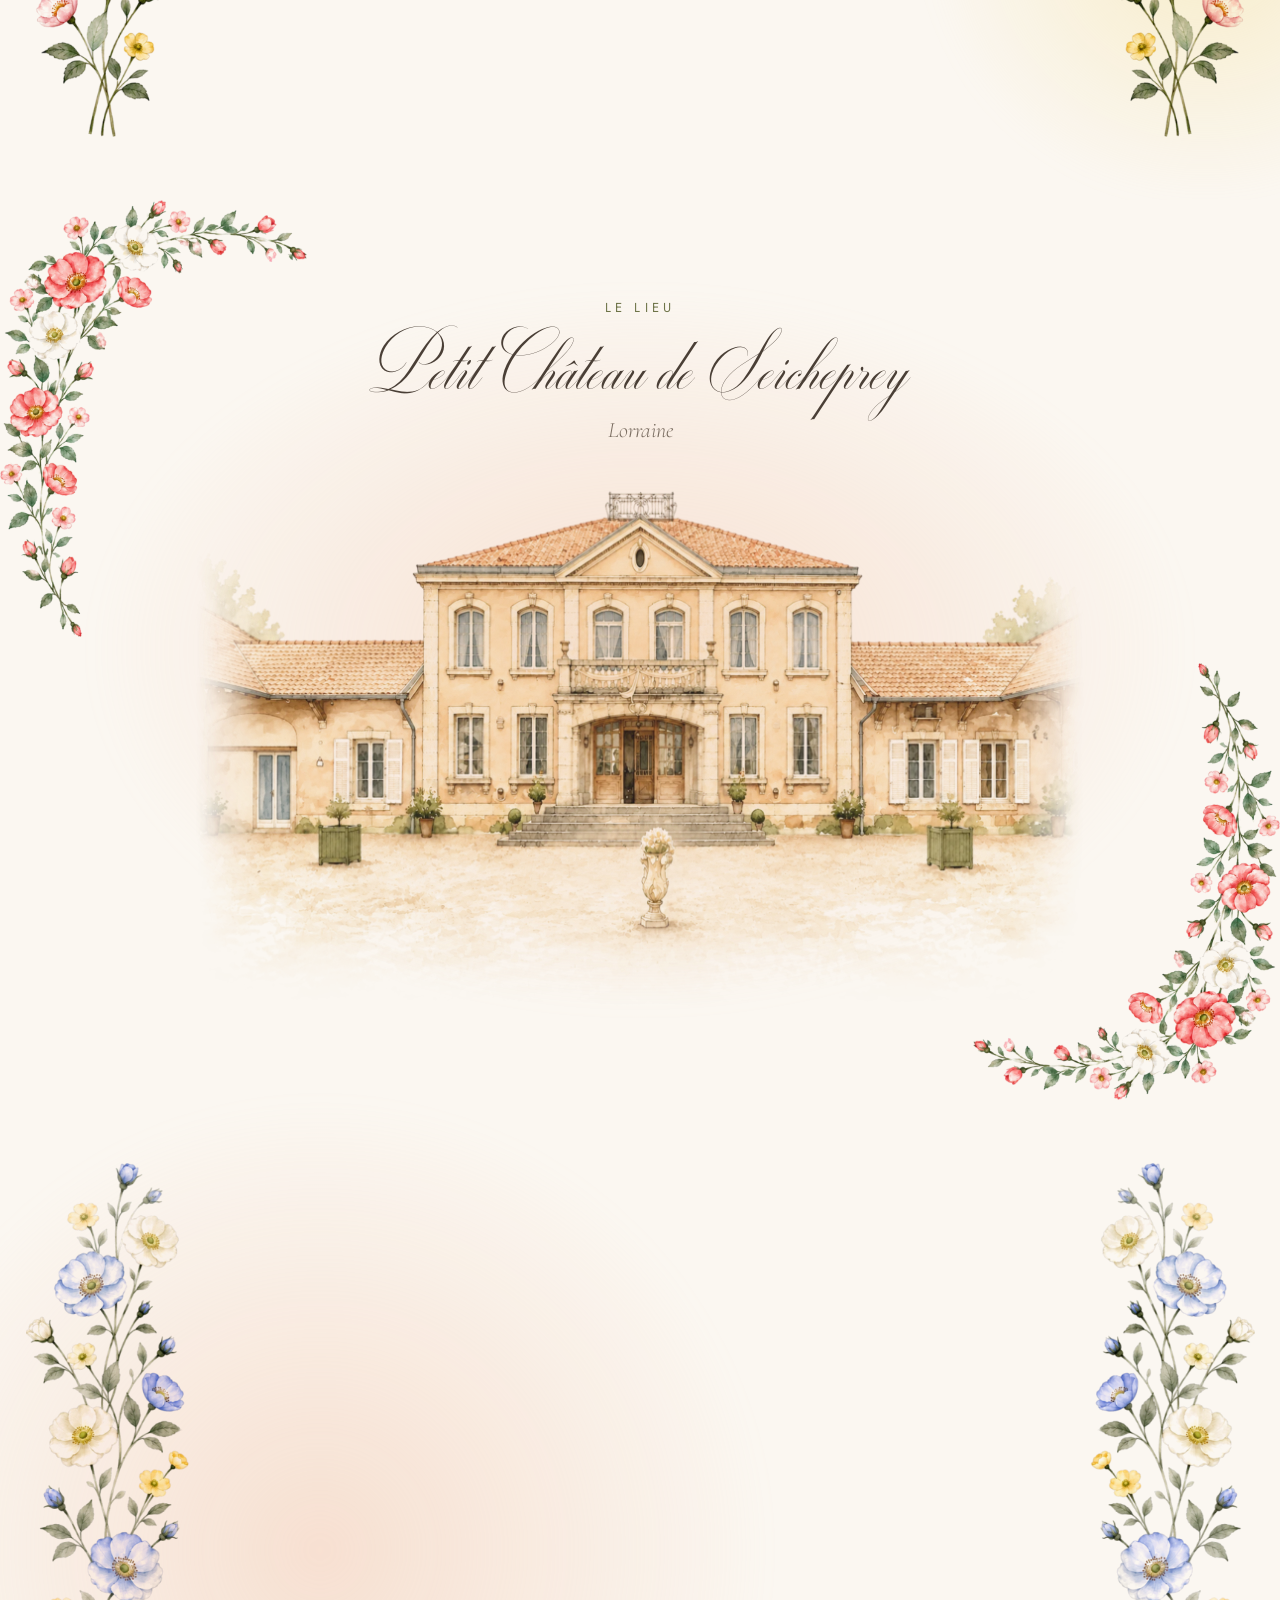
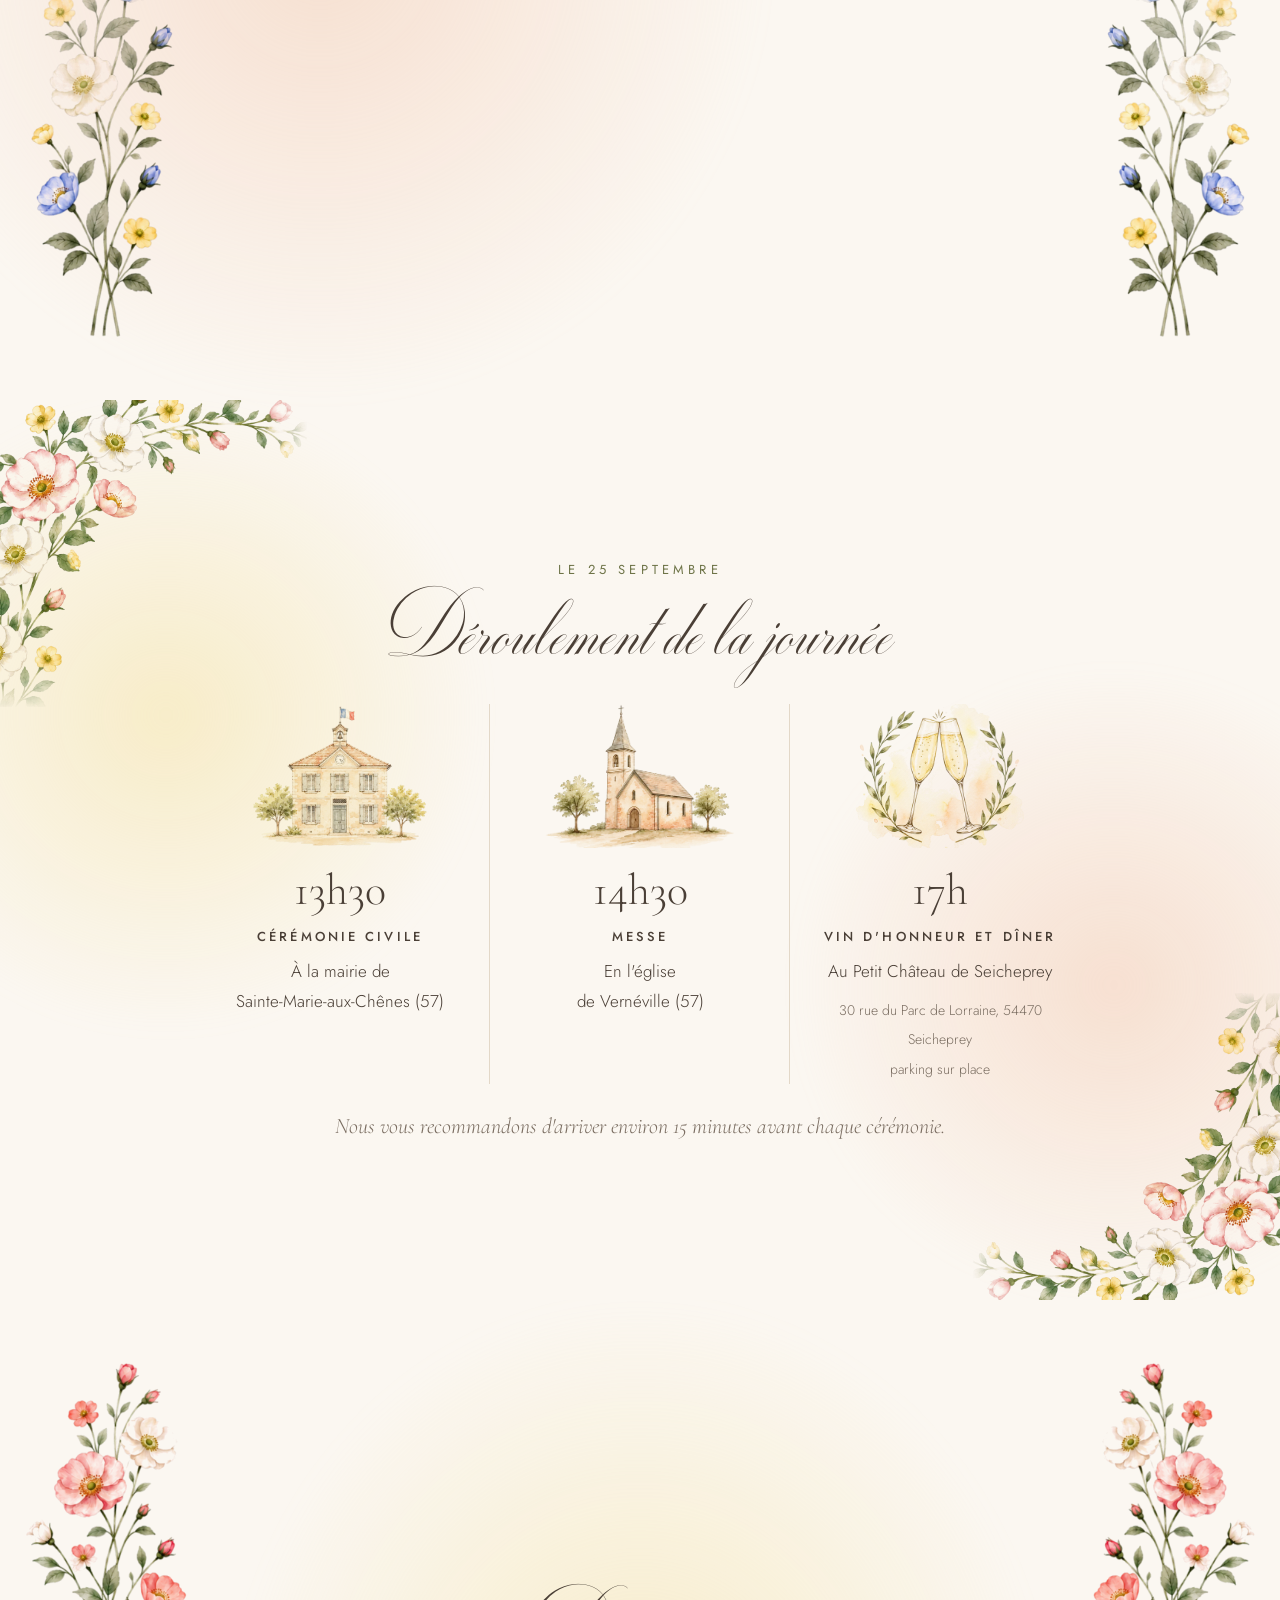
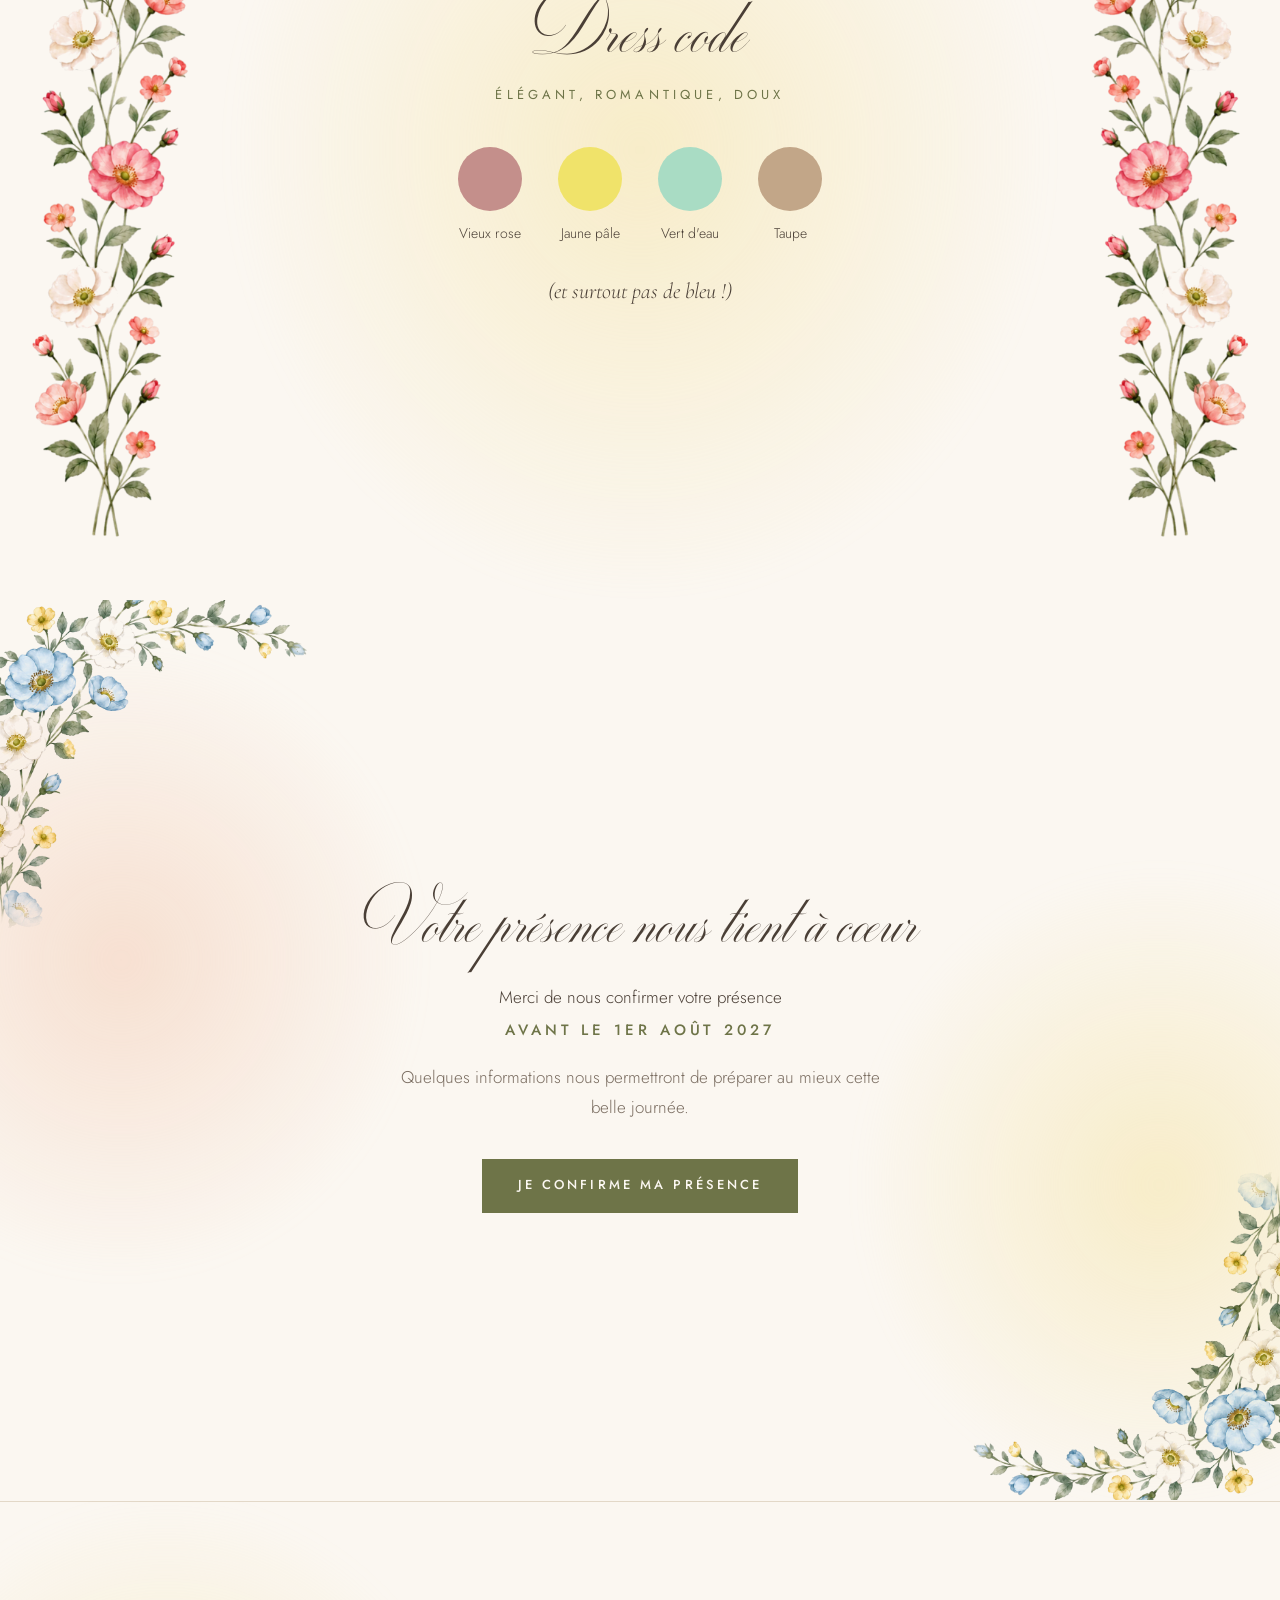
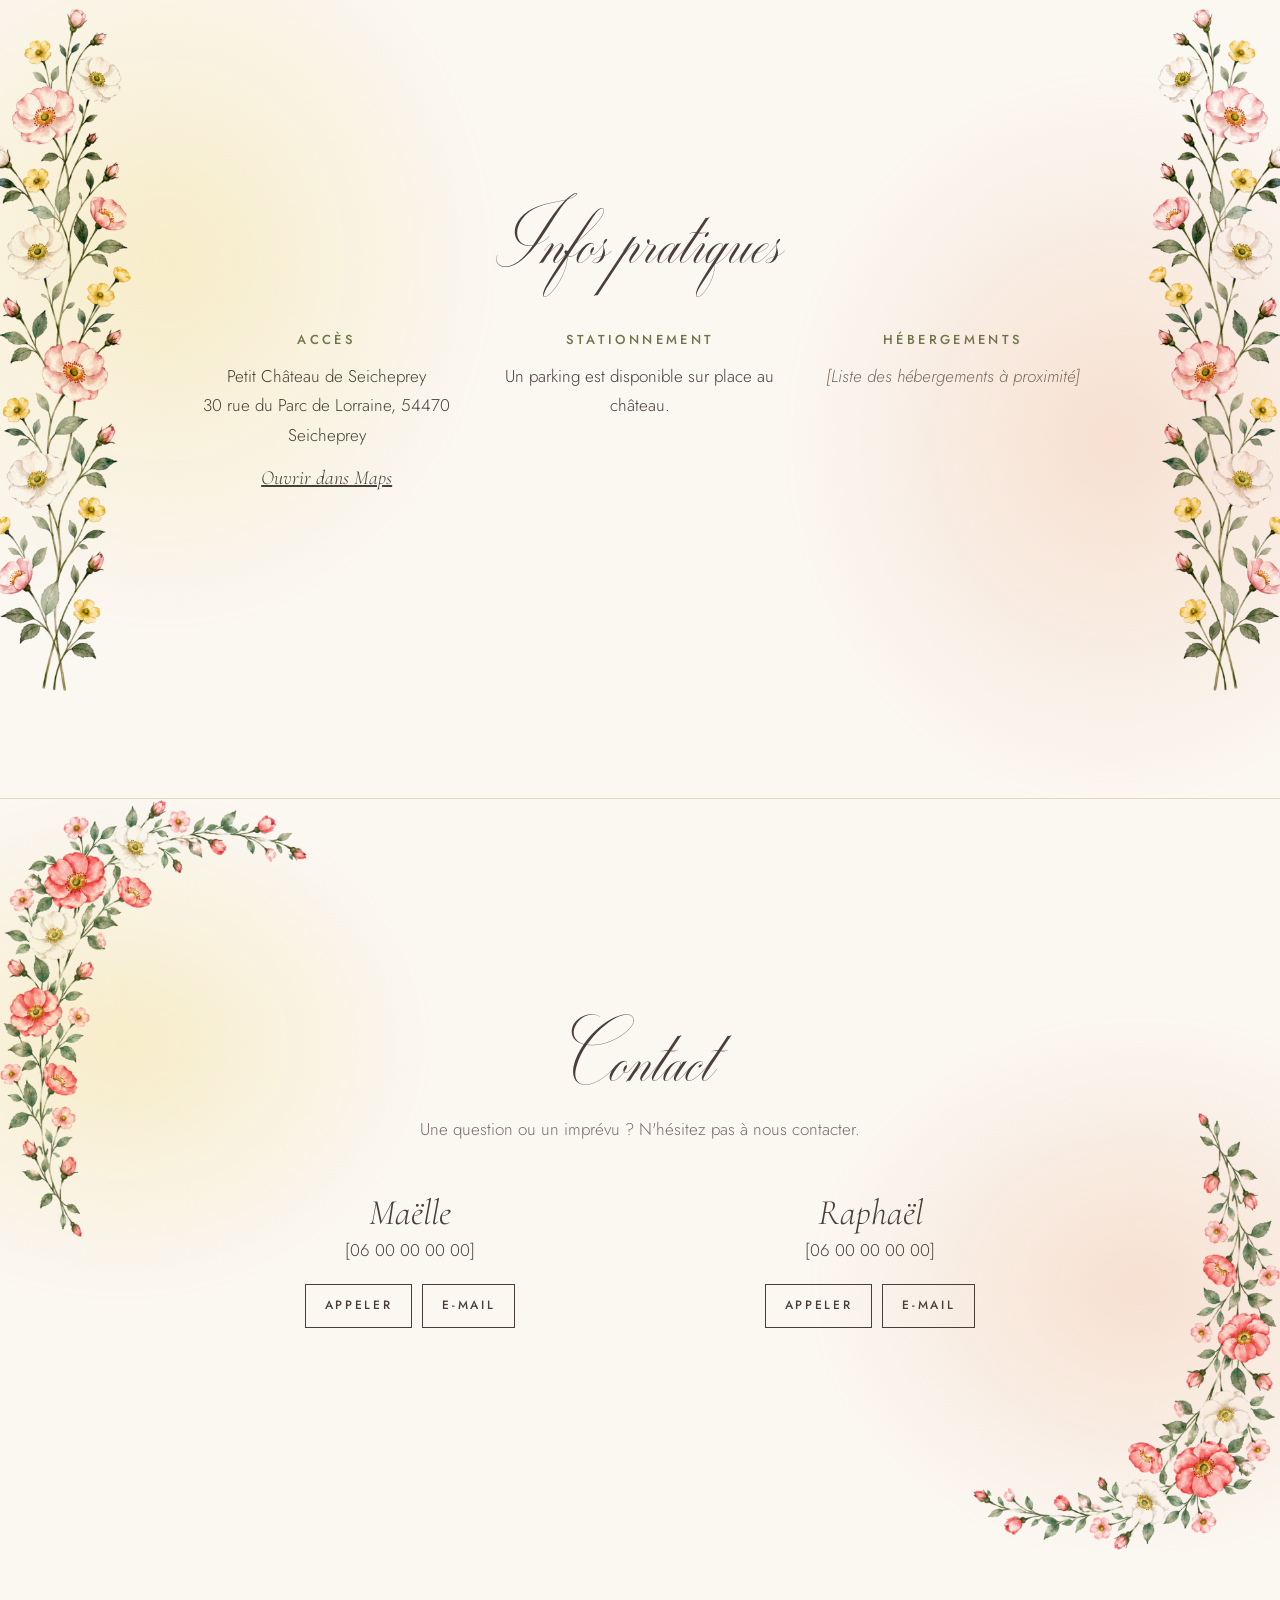
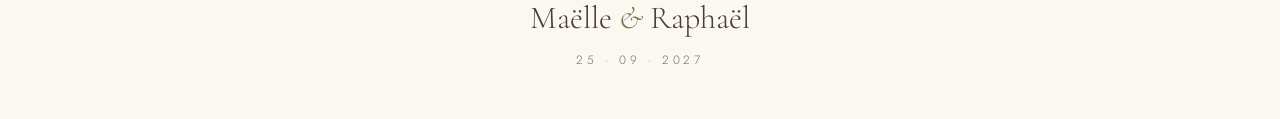
==== commit 4010689c: "feat: curve corner flowers along the page corners Co-Authored-By: Claude Opus 5.5 <noreply@anthropic" ====
--- a/index.html
+++ b/index.html
@@ -9,7 +9,7 @@
   <link rel="preconnect" href="https://fonts.gstatic.com" crossorigin>
   <link rel="stylesheet" href="https://fonts.googleapis.com/css2?family=Cormorant+Garamond:ital,wght@0,300;0,400;1,300;1,400&amp;family=Jost:wght@300;400;500&amp;display=swap">
   <link rel="preload" href="assets/fonts/milton-two.otf" as="font" type="font/otf" crossorigin>
-  <link rel="stylesheet" href="css/style.css?v=31">
+  <link rel="stylesheet" href="css/style.css?v=32">
 </head>
 <body>
 
@@ -27,7 +27,7 @@
 
   <!-- Première étape : le titre seul entre les fleurs -->
   <div class="ouverture" id="accueil" data-etape="Accueil">
-    <img class="fleurs fleurs-haut" src="assets/images/fleurs-coin-haut.webp" alt="" width="900" height="923">
+    <img class="fleurs fleurs-haut" src="assets/images/fleurs-coin-haut.webp" alt="" width="900" height="900">
     <img class="fleurs fleurs-bas" src="assets/images/fleurs-coin-bas.webp" alt="" width="900" height="900">
 
     <section class="ouverture-titre" aria-labelledby="titre-accueil">
@@ -66,8 +66,8 @@
     <!-- Le lieu -->
     <section id="lieu" class="section lieu etape-ecran" data-etape="Le lieu" aria-labelledby="titre-lieu">
       <div class="voile voile-peche" aria-hidden="true"></div>
-      <img class="fleurs-coin fleurs-coin-haut" src="assets/images/fleurs-coin-haut-rose.webp" alt="" width="900" height="949">
-      <img class="fleurs-coin fleurs-coin-bas" src="assets/images/fleurs-coin-bas-rose.webp" alt="" width="900" height="1250">
+      <img class="fleurs-coin fleurs-coin-haut" src="assets/images/fleurs-coin-haut-rose.webp" alt="" width="900" height="1281">
+      <img class="fleurs-coin fleurs-coin-bas" src="assets/images/fleurs-coin-bas-rose.webp" alt="" width="900" height="1281">
       <p class="surtitre">Le lieu</p>
       <h2 id="titre-lieu" class="titre-m">Petit Château de Seicheprey</h2>
       <p class="italique">Lorraine</p>
@@ -100,7 +100,7 @@
     <section id="deroulement" class="section deroulement etape-ecran" data-etape="Déroulement" aria-labelledby="titre-deroulement">
       <div class="voile voile-jaune" aria-hidden="true"></div>
       <div class="voile voile-peche" aria-hidden="true"></div>
-      <img class="fleurs-coin fleurs-coin-haut" src="assets/images/fleurs-coin-haut.webp" alt="" width="900" height="923">
+      <img class="fleurs-coin fleurs-coin-haut" src="assets/images/fleurs-coin-haut.webp" alt="" width="900" height="900">
       <img class="fleurs-coin fleurs-coin-bas" src="assets/images/fleurs-coin-bas.webp" alt="" width="900" height="900">
       <div class="contenu-large">
         <p class="surtitre">Le 25 septembre</p>
@@ -152,8 +152,8 @@
     <section id="presence" class="section presence etape-ecran" data-etape="Votre présence" aria-labelledby="titre-presence">
       <div class="voile voile-peche" aria-hidden="true"></div>
       <div class="voile voile-jaune" aria-hidden="true"></div>
-      <img class="fleurs-coin fleurs-coin-haut" src="assets/images/fleurs-coin-haut-bleu.webp" alt="" width="900" height="896">
-      <img class="fleurs-coin fleurs-coin-bas" src="assets/images/fleurs-coin-bas-bleu.webp" alt="" width="900" height="1367">
+      <img class="fleurs-coin fleurs-coin-haut" src="assets/images/fleurs-coin-haut-bleu.webp" alt="" width="900" height="961">
+      <img class="fleurs-coin fleurs-coin-bas" src="assets/images/fleurs-coin-bas-bleu.webp" alt="" width="900" height="961">
       <div class="contenu-etroit">
         <h2 id="titre-presence" class="titre-m">Votre présence nous tient à cœur</h2>
         <p style="margin-top: 24px">Merci de nous confirmer votre présence</p>
@@ -193,8 +193,8 @@
     <section id="contact" class="section contact etape-ecran" data-etape="Contact" aria-labelledby="titre-contact">
       <div class="voile voile-jaune" aria-hidden="true"></div>
       <div class="voile voile-peche" aria-hidden="true"></div>
-      <img class="fleurs-coin fleurs-coin-haut" src="assets/images/fleurs-coin-haut-rose.webp" alt="" width="900" height="949">
-      <img class="fleurs-coin fleurs-coin-bas" src="assets/images/fleurs-coin-bas-rose.webp" alt="" width="900" height="1250">
+      <img class="fleurs-coin fleurs-coin-haut" src="assets/images/fleurs-coin-haut-rose.webp" alt="" width="900" height="1281">
+      <img class="fleurs-coin fleurs-coin-bas" src="assets/images/fleurs-coin-bas-rose.webp" alt="" width="900" height="1281">
       <h2 id="titre-contact" class="titre-l">Contact</h2>
       <p class="intro">Une question ou un imprévu ? N'hésitez pas à nous contacter.</p>
       <div class="grille-3">
@@ -223,6 +223,6 @@
     <p class="pied-date">25 · 09 · 2027</p>
   </footer>
 
-  <script src="js/main.js?v=31"></script>
+  <script src="js/main.js?v=32"></script>
 </body>
 </html>
--- a/css/style.css
+++ b/css/style.css
@@ -214,8 +214,8 @@
   position: absolute;
   pointer-events: none;
 }
-.fleurs-haut { left: 0; top: 0; width: clamp(200px, 25vw, 380px); }
-.fleurs-bas { right: 0; bottom: 0; width: clamp(200px, 30vw, 440px); }
+.fleurs-haut { left: 0; top: 0; width: clamp(220px, 28vw, 420px); }
+.fleurs-bas { right: 0; bottom: 0; width: clamp(220px, 28vw, 420px); }
 
 .ouverture-titre {
   position: relative;
@@ -401,12 +401,12 @@
 .infos .fleurs-cote-gauche { left: clamp(-60px, -1vw, 0px); }
 .infos .fleurs-cote-droite { right: clamp(-60px, -1vw, 0px); }
 /* Bouquets dans les coins (une section sur deux, comme l'accueil) */
-.fleurs-coin { position: absolute; width: clamp(170px, 19vw, 290px); height: auto; max-width: none; pointer-events: none; }
+.fleurs-coin { position: absolute; width: clamp(200px, 24vw, 360px); height: auto; max-width: none; pointer-events: none; }
 .fleurs-coin-haut { left: 0; top: 0; }
 .fleurs-coin-bas { right: 0; bottom: 0; }
 .page > .fleurs-coin-haut { top: 64px; }
 @media (max-width: 899px) {
-  .fleurs-coin { width: 100px; opacity: 0.6; }
+  .fleurs-coin { width: 130px; opacity: 0.7; }
   .page > .fleurs-coin-haut { top: 58px; }
   .fleurs-coin-haut { top: 58px; }
   .fleurs-cote { top: 10%; height: 80%; opacity: 0.55; }
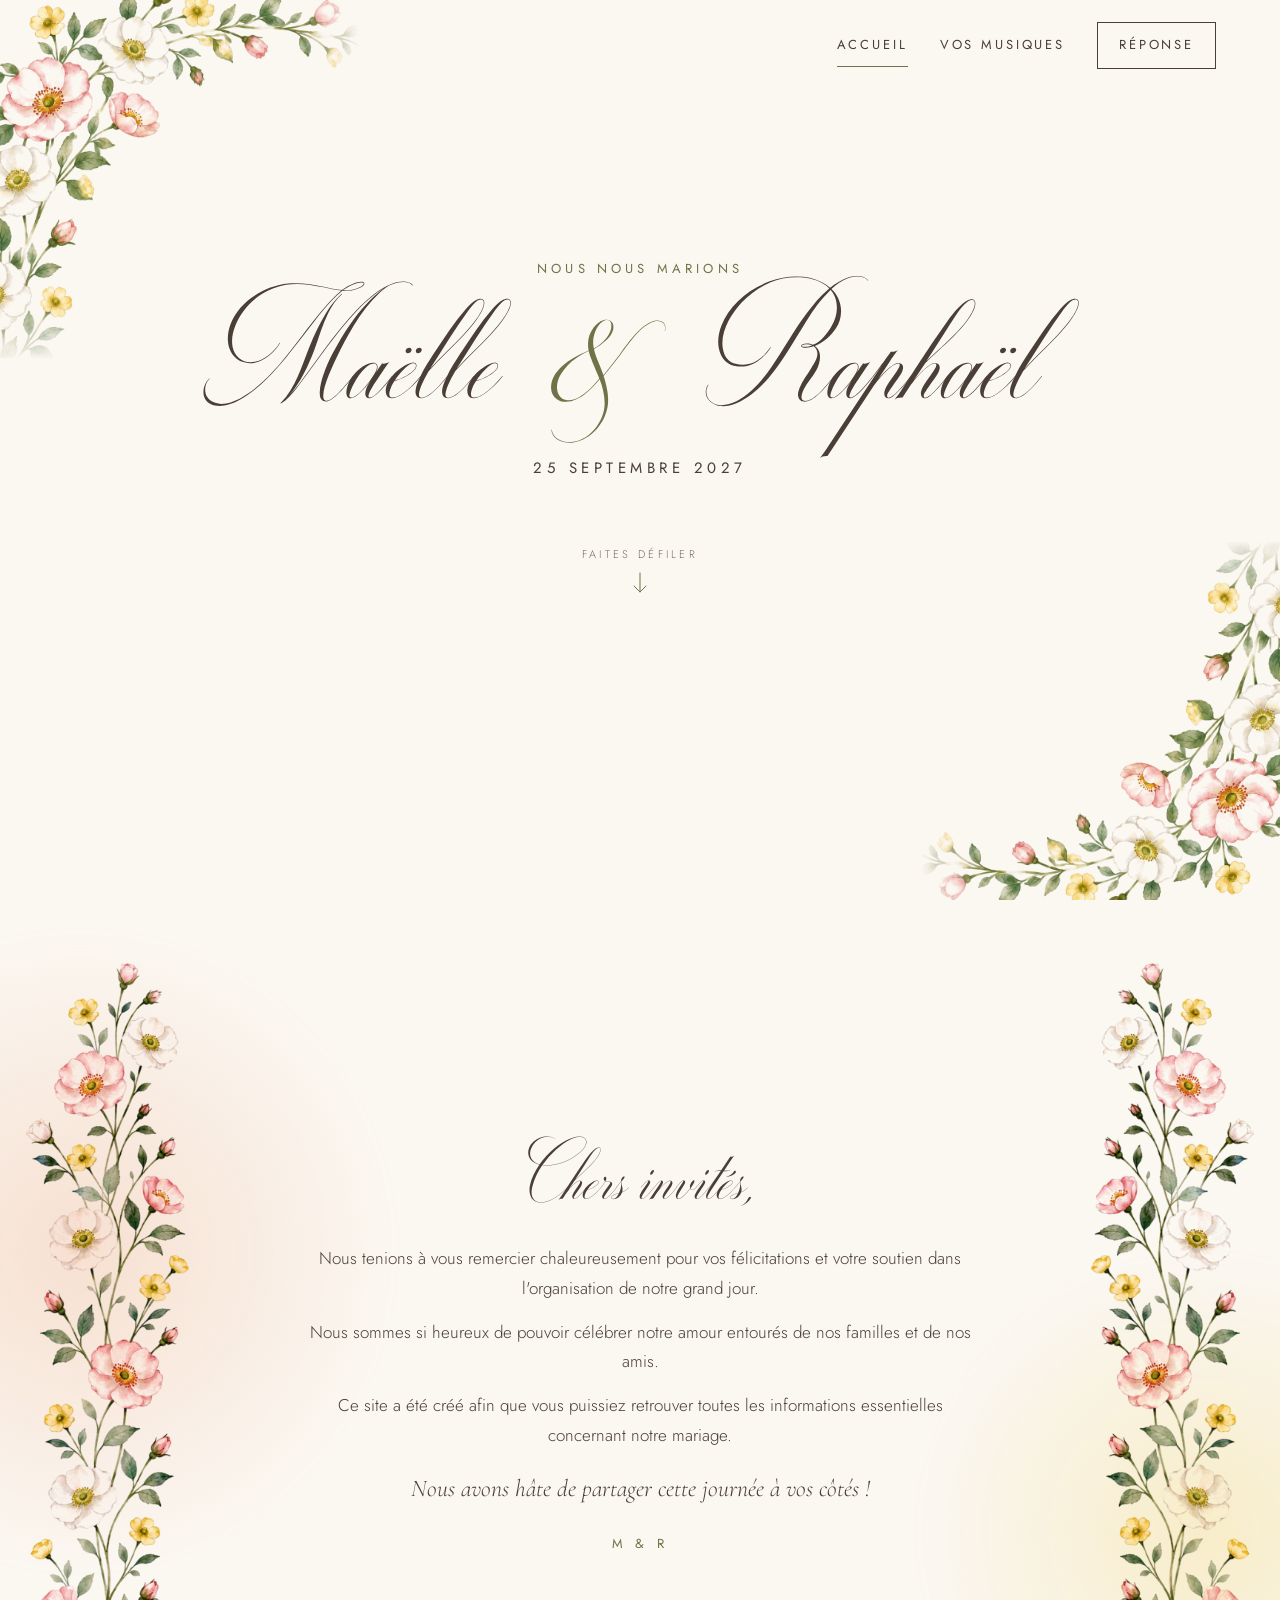
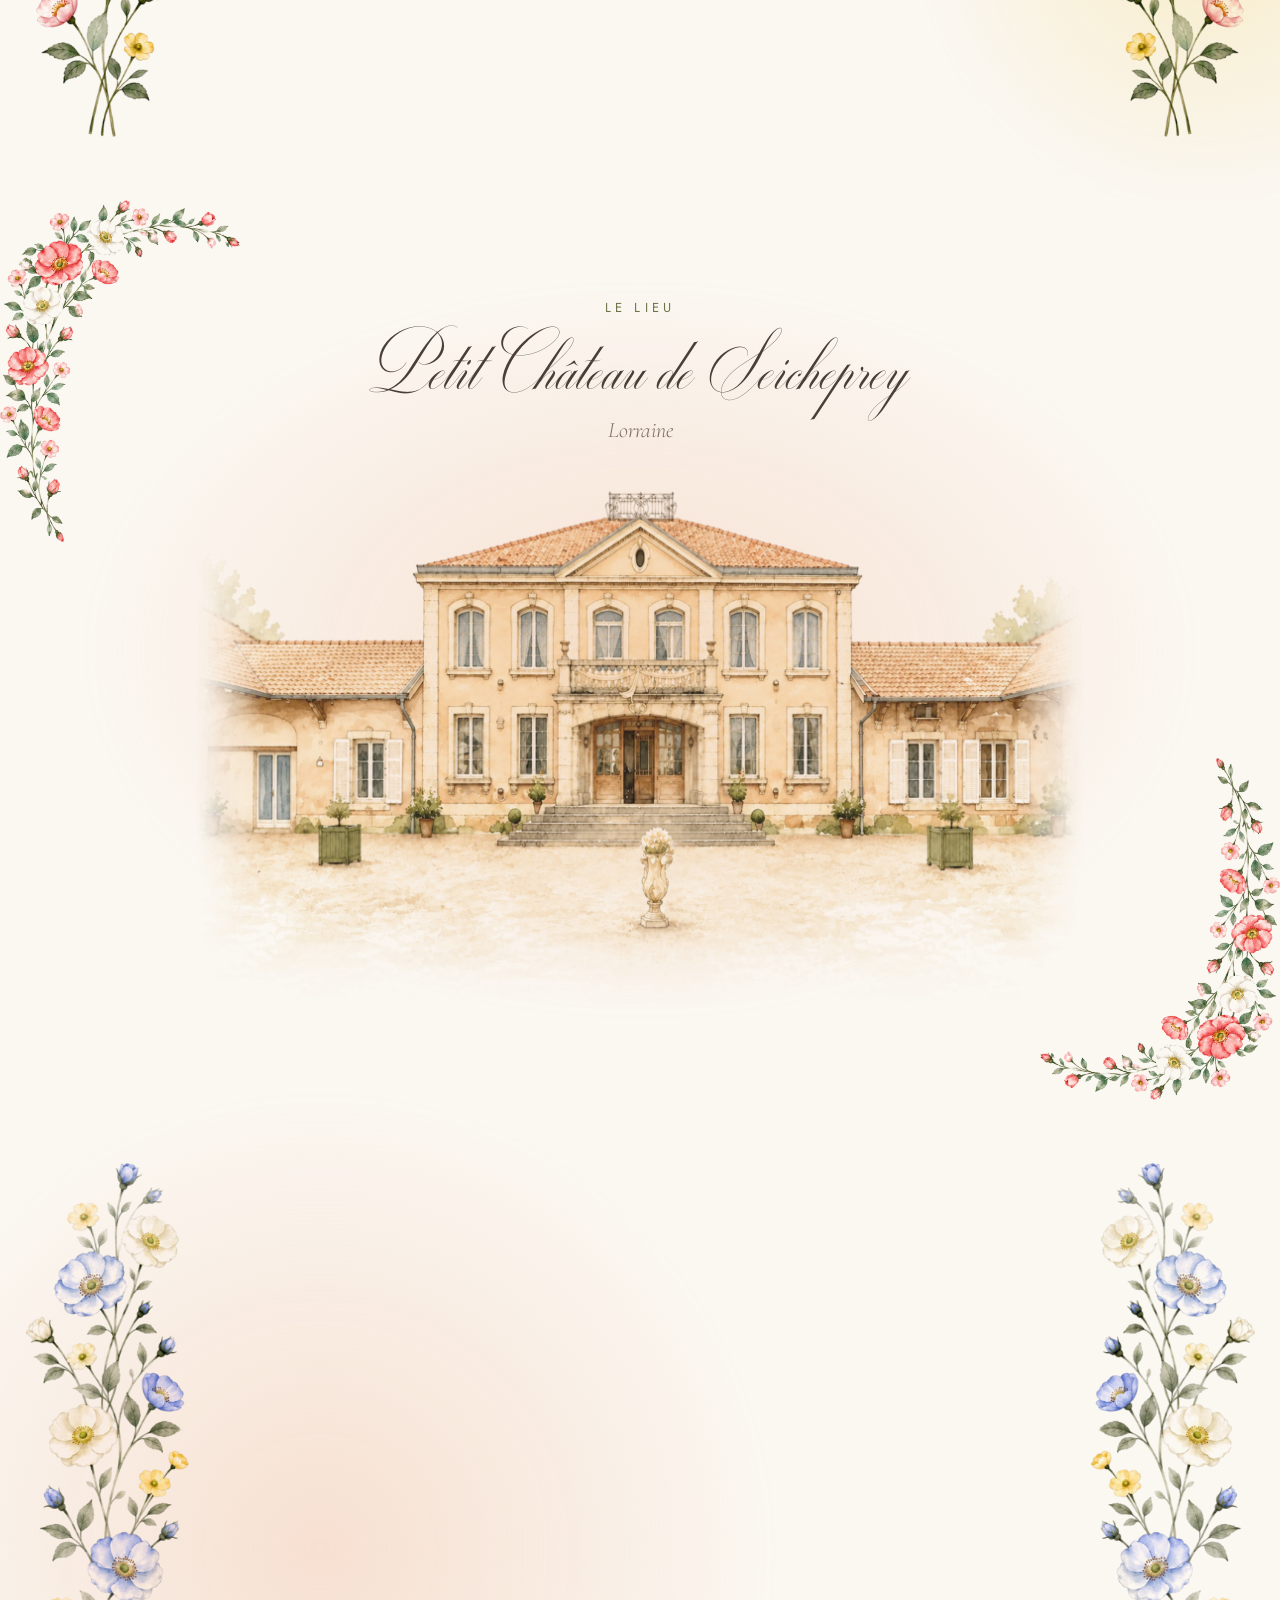
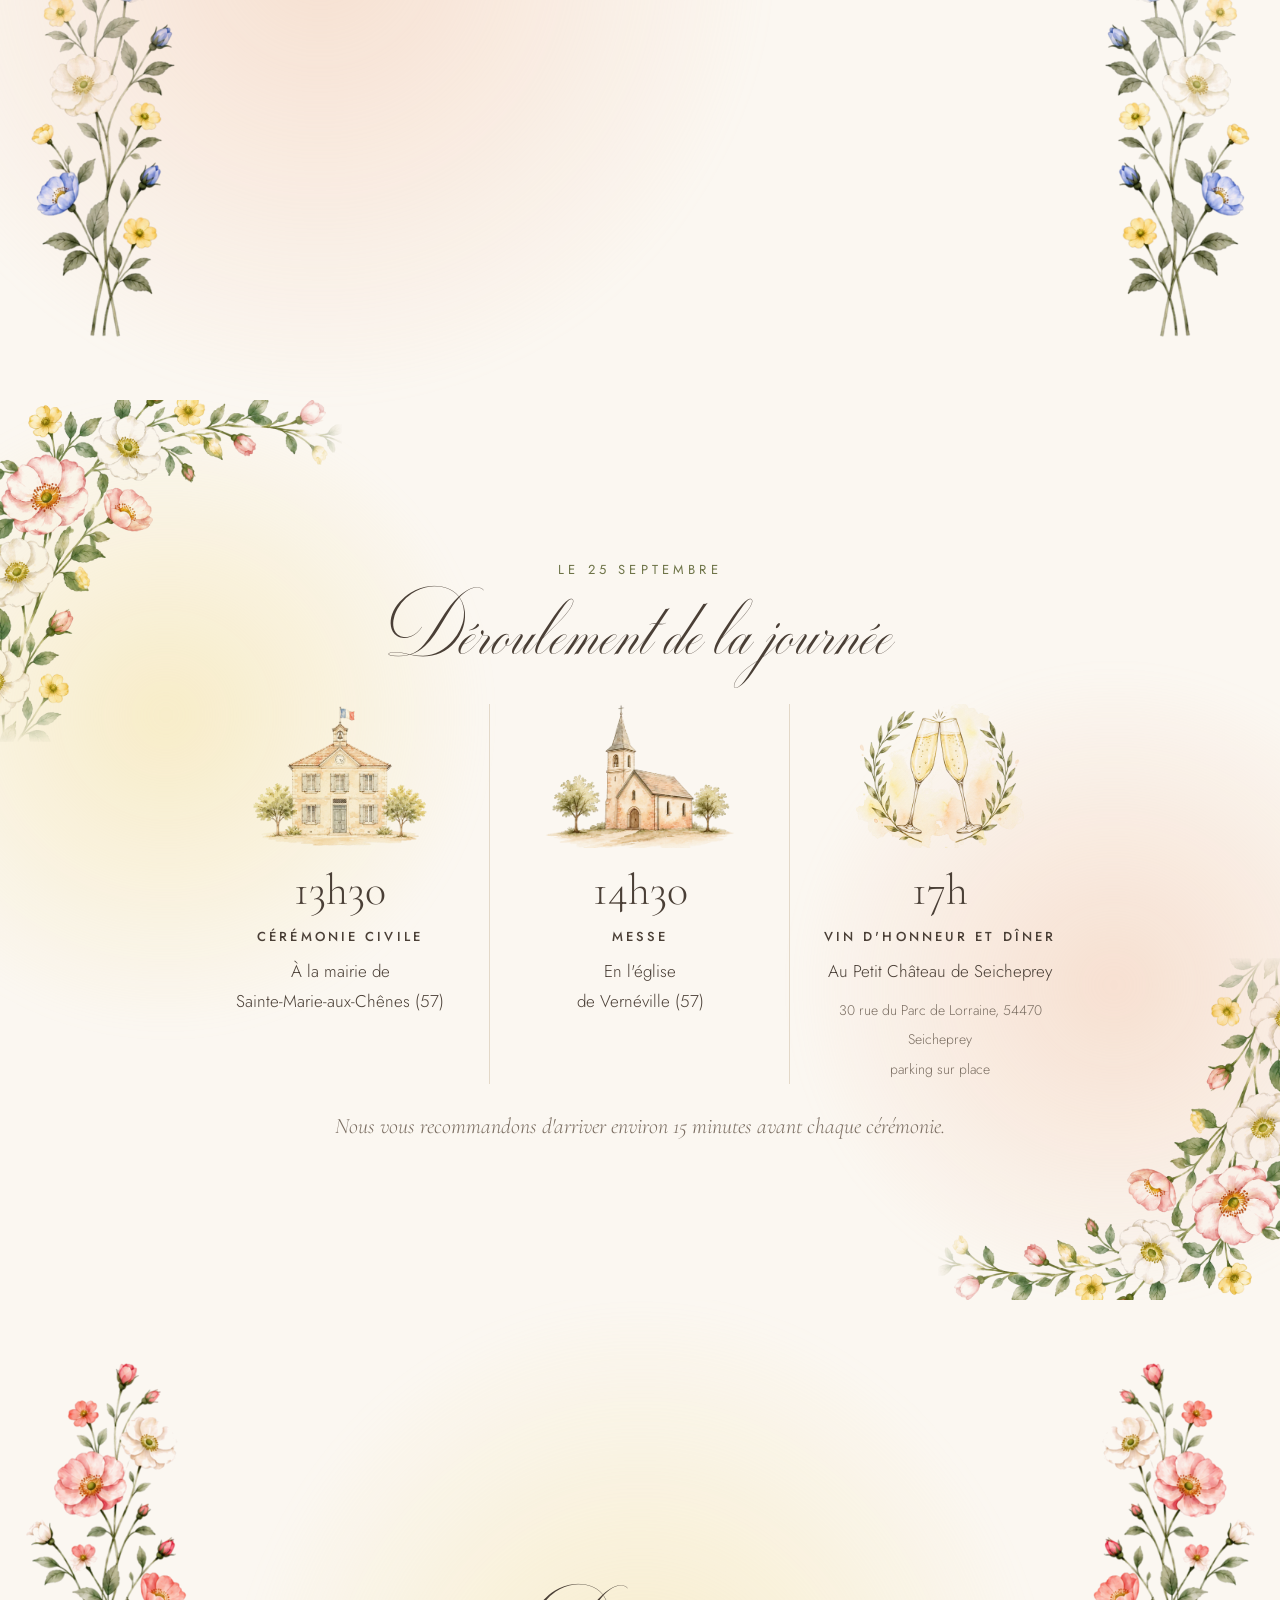
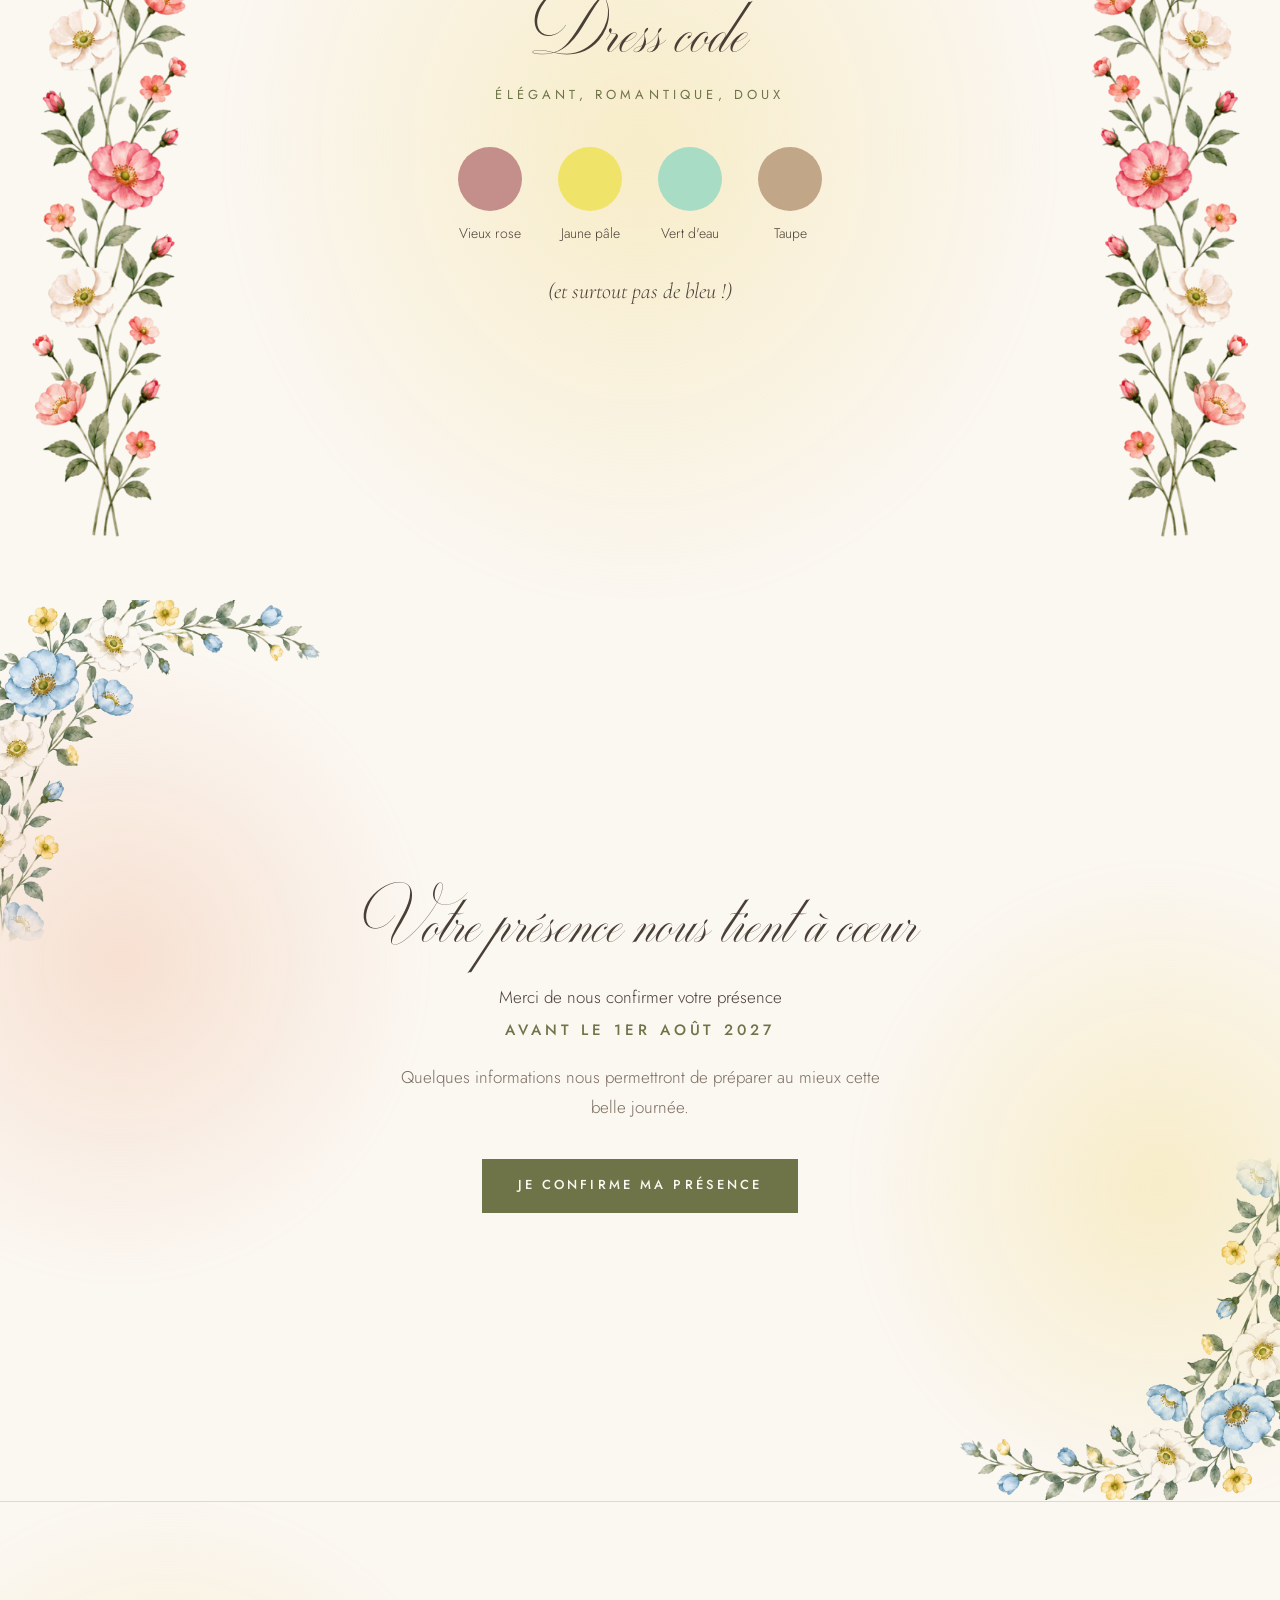
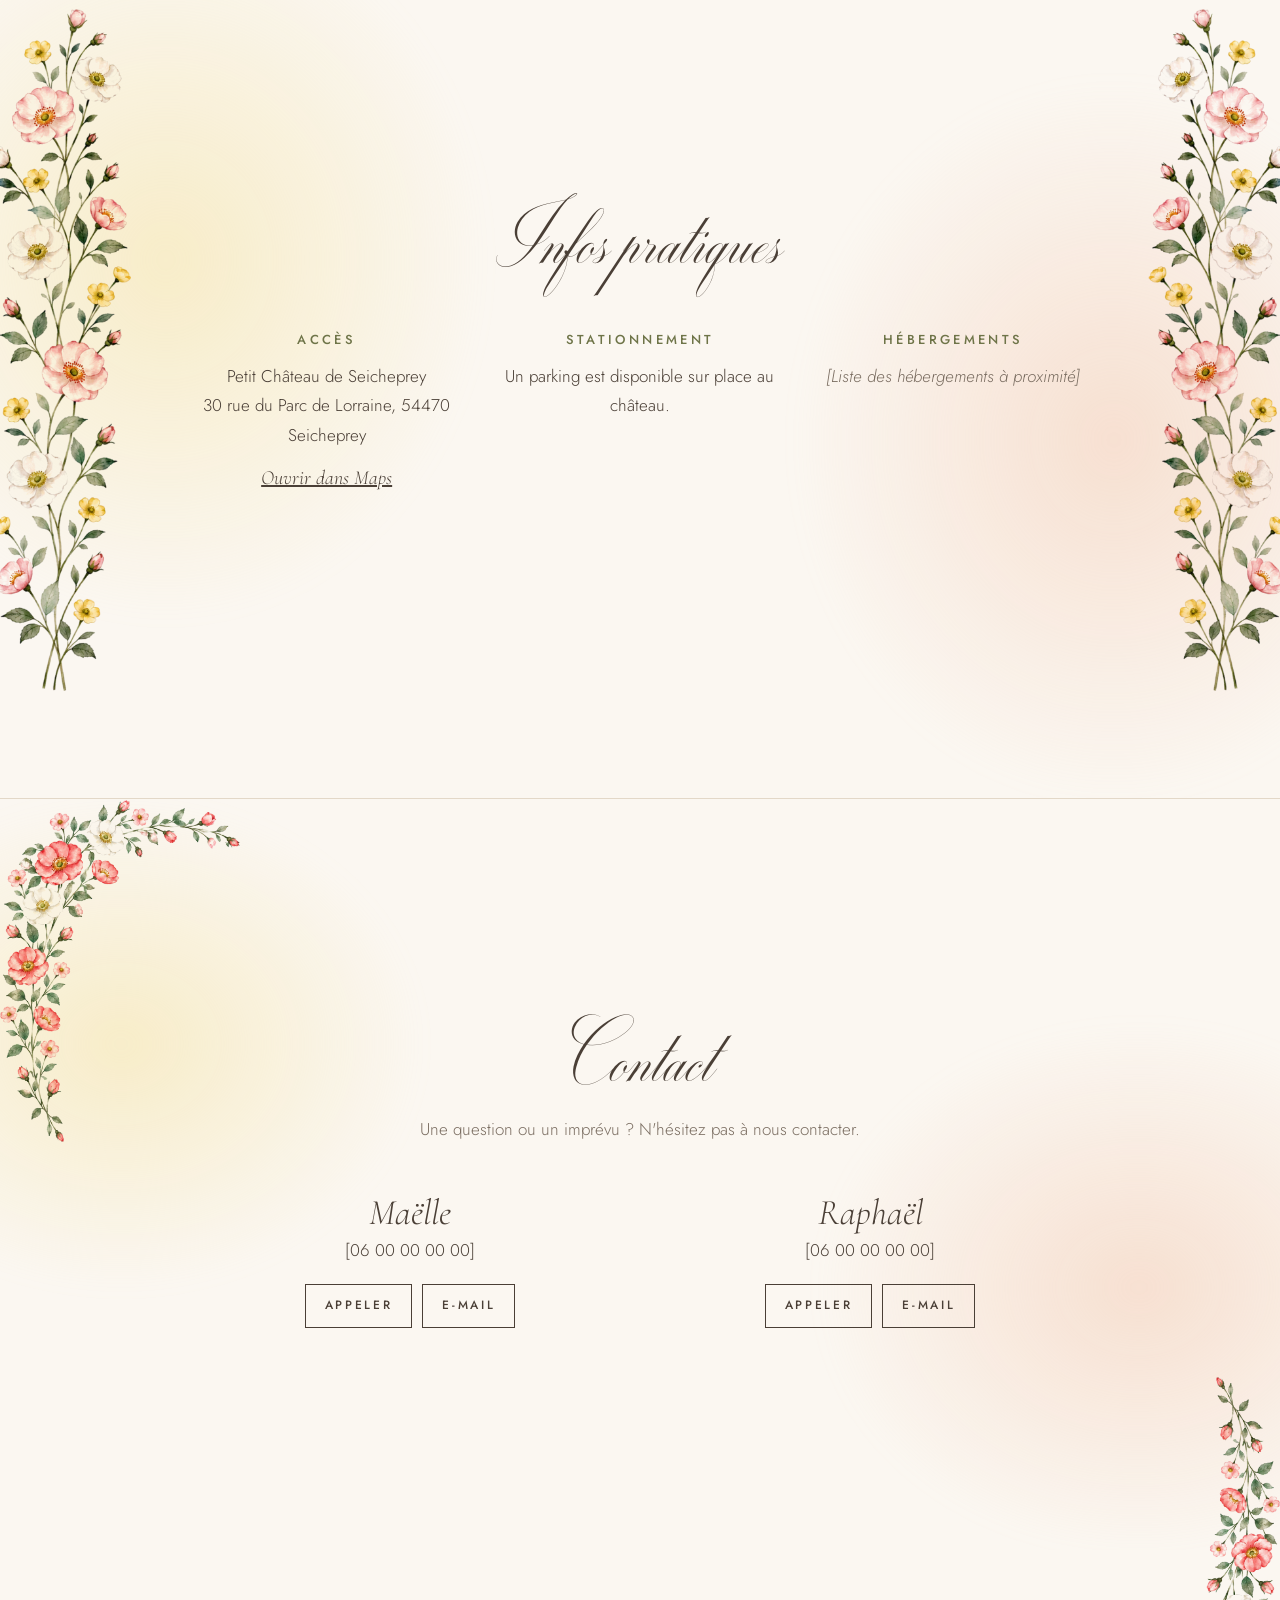
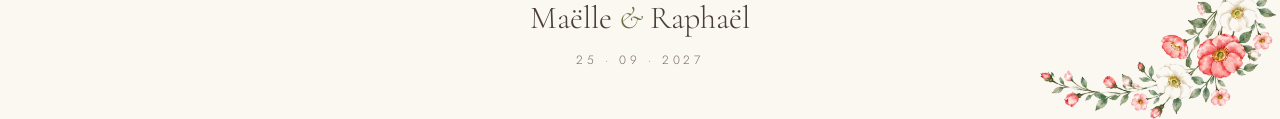
==== commit c3c2a3d2: "fix: corner flowers on mobile and footer corner on contact Co-Authored-By: Claude Opus 5.5 <noreply@" ====
--- a/index.html
+++ b/index.html
@@ -9,7 +9,7 @@
   <link rel="preconnect" href="https://fonts.gstatic.com" crossorigin>
   <link rel="stylesheet" href="https://fonts.googleapis.com/css2?family=Cormorant+Garamond:ital,wght@0,300;0,400;1,300;1,400&amp;family=Jost:wght@300;400;500&amp;display=swap">
   <link rel="preload" href="assets/fonts/milton-two.otf" as="font" type="font/otf" crossorigin>
-  <link rel="stylesheet" href="css/style.css?v=32">
+  <link rel="stylesheet" href="css/style.css?v=33">
 </head>
 <body>
 
@@ -51,6 +51,8 @@
       <div class="voile voile-jaune" aria-hidden="true"></div>
       <img class="fleurs-cote fleurs-cote-gauche" src="assets/images/fleurs-cote-eglantines.webp" alt="" width="440" height="2090">
       <img class="fleurs-cote fleurs-cote-droite" src="assets/images/fleurs-cote-eglantines.webp" alt="" width="440" height="2090">
+      <img class="fleurs-coin fleurs-coin-haut fleurs-mobile" src="assets/images/fleurs-coin-haut.webp" alt="" width="900" height="900">
+      <img class="fleurs-coin fleurs-coin-bas fleurs-mobile" src="assets/images/fleurs-coin-bas.webp" alt="" width="900" height="900">
       <div class="contenu-etroit">
         <h2 class="titre-m">Chers invités,</h2>
         <div class="texte-empile">
@@ -79,6 +81,8 @@
       <div class="voile voile-peche" aria-hidden="true"></div>
       <img class="fleurs-cote fleurs-cote-gauche" src="assets/images/fleurs-cote-eglantines-bleu.webp" alt="" width="440" height="2079">
       <img class="fleurs-cote fleurs-cote-droite" src="assets/images/fleurs-cote-eglantines-bleu.webp" alt="" width="440" height="2079">
+      <img class="fleurs-coin fleurs-coin-haut fleurs-mobile" src="assets/images/fleurs-coin-haut-bleu.webp" alt="" width="900" height="961">
+      <img class="fleurs-coin fleurs-coin-bas fleurs-mobile" src="assets/images/fleurs-coin-bas-bleu.webp" alt="" width="900" height="961">
       <div class="contenu-large histoire-grille">
         <div class="histoire-photo">
           <img src="assets/images/demande.webp" alt="Une bague de fiançailles posée dans le sable ; derrière, Raphaël fait sa demande à Maëlle au coucher du soleil, en Slovénie" width="900" height="900" loading="lazy">
@@ -135,6 +139,8 @@
       <div class="voile voile-jaune" aria-hidden="true"></div>
       <img class="fleurs-cote fleurs-cote-gauche" src="assets/images/fleurs-cote-eglantines-rose.webp" alt="" width="440" height="2094">
       <img class="fleurs-cote fleurs-cote-droite" src="assets/images/fleurs-cote-eglantines-rose.webp" alt="" width="440" height="2094">
+      <img class="fleurs-coin fleurs-coin-haut fleurs-mobile" src="assets/images/fleurs-coin-haut-rose.webp" alt="" width="900" height="1281">
+      <img class="fleurs-coin fleurs-coin-bas fleurs-mobile" src="assets/images/fleurs-coin-bas-rose.webp" alt="" width="900" height="1281">
       <div class="contenu-etroit">
         <h2 id="titre-dress-code" class="titre-l">Dress code</h2>
         <p class="surtitre">Élégant, romantique, doux</p>
@@ -169,6 +175,8 @@
       <div class="voile voile-peche" aria-hidden="true"></div>
       <img class="fleurs-cote fleurs-cote-gauche" src="assets/images/fleurs-cote-eglantines.webp" alt="" width="440" height="2090">
       <img class="fleurs-cote fleurs-cote-droite" src="assets/images/fleurs-cote-eglantines.webp" alt="" width="440" height="2090">
+      <img class="fleurs-coin fleurs-coin-haut fleurs-mobile" src="assets/images/fleurs-coin-haut.webp" alt="" width="900" height="900">
+      <img class="fleurs-coin fleurs-coin-bas fleurs-mobile" src="assets/images/fleurs-coin-bas.webp" alt="" width="900" height="900">
       <div class="contenu-large">
         <h2 id="titre-infos" class="titre-l">Infos pratiques</h2>
         <div class="grille-3">
@@ -194,7 +202,6 @@
       <div class="voile voile-jaune" aria-hidden="true"></div>
       <div class="voile voile-peche" aria-hidden="true"></div>
       <img class="fleurs-coin fleurs-coin-haut" src="assets/images/fleurs-coin-haut-rose.webp" alt="" width="900" height="1281">
-      <img class="fleurs-coin fleurs-coin-bas" src="assets/images/fleurs-coin-bas-rose.webp" alt="" width="900" height="1281">
       <h2 id="titre-contact" class="titre-l">Contact</h2>
       <p class="intro">Une question ou un imprévu ? N'hésitez pas à nous contacter.</p>
       <div class="grille-3">
@@ -219,10 +226,11 @@
   </main>
 
   <footer class="pied">
+    <img class="fleurs-coin fleurs-coin-bas fleurs-pied" src="assets/images/fleurs-coin-bas-rose.webp" alt="" width="900" height="1281">
     <p class="pied-noms">Maëlle <span>&amp;</span> Raphaël</p>
     <p class="pied-date">25 · 09 · 2027</p>
   </footer>
 
-  <script src="js/main.js?v=32"></script>
+  <script src="js/main.js?v=33"></script>
 </body>
 </html>
--- a/css/style.css
+++ b/css/style.css
@@ -401,18 +401,26 @@
 .infos .fleurs-cote-gauche { left: clamp(-60px, -1vw, 0px); }
 .infos .fleurs-cote-droite { right: clamp(-60px, -1vw, 0px); }
 /* Bouquets dans les coins (une section sur deux, comme l'accueil) */
-.fleurs-coin { position: absolute; width: clamp(200px, 24vw, 360px); height: auto; max-width: none; pointer-events: none; }
+.fleurs-coin { position: absolute; height: clamp(200px, 38vh, 380px); width: auto; max-width: none; pointer-events: none; }
 .fleurs-coin-haut { left: 0; top: 0; }
 .fleurs-coin-bas { right: 0; bottom: 0; }
 .page > .fleurs-coin-haut { top: 64px; }
+.fleurs-mobile { display: none; }
+.pied { position: relative; }
+.fleurs-pied { z-index: 0; }
+.pied > :not(.fleurs-coin) { position: relative; z-index: 1; }
+/* Mobile : pas de branches latérales (trop étroit), des coins arrondis partout,
+   et une marge latérale pour que le texte ne passe pas sur les fleurs */
 @media (max-width: 899px) {
-  .fleurs-coin { width: 130px; opacity: 0.7; }
-  .page > .fleurs-coin-haut { top: 58px; }
-  .fleurs-coin-haut { top: 58px; }
-  .fleurs-cote { top: 10%; height: 80%; opacity: 0.55; }
-  .fleurs-cote-gauche { left: auto; right: calc(100% - 46px); }
-  .fleurs-cote-droite { right: auto; left: calc(100% - 46px); }
-}
+  .fleurs-cote { display: none; }
+  .fleurs-mobile { display: block; }
+  .fleurs-coin { width: 118px; height: auto; opacity: 1; }
+  .fleurs-coin-haut, .page > .fleurs-coin-haut { top: 69px; }
+  .section, .page-contenu { padding-left: 34px; padding-right: 34px; }
+  .pied:has(.fleurs-pied) { padding-bottom: 150px; }
+}
+html.etapes-mobile .page-etape > .pied:has(.fleurs-pied) { padding-bottom: 130px; }
+html.etapes-mobile .page-etape > .pied .fleurs-pied { bottom: -52px; right: -34px; }
 .infos .voile-jaune { left: -12%; top: 0; width: min(640px, 90vw); height: 80%; }
 .infos .voile-peche { right: -12%; bottom: 0; width: min(640px, 90vw); height: 80%; }
 .grille-3 { display: grid; grid-template-columns: repeat(auto-fit, minmax(240px, 1fr)); gap: 40px; }
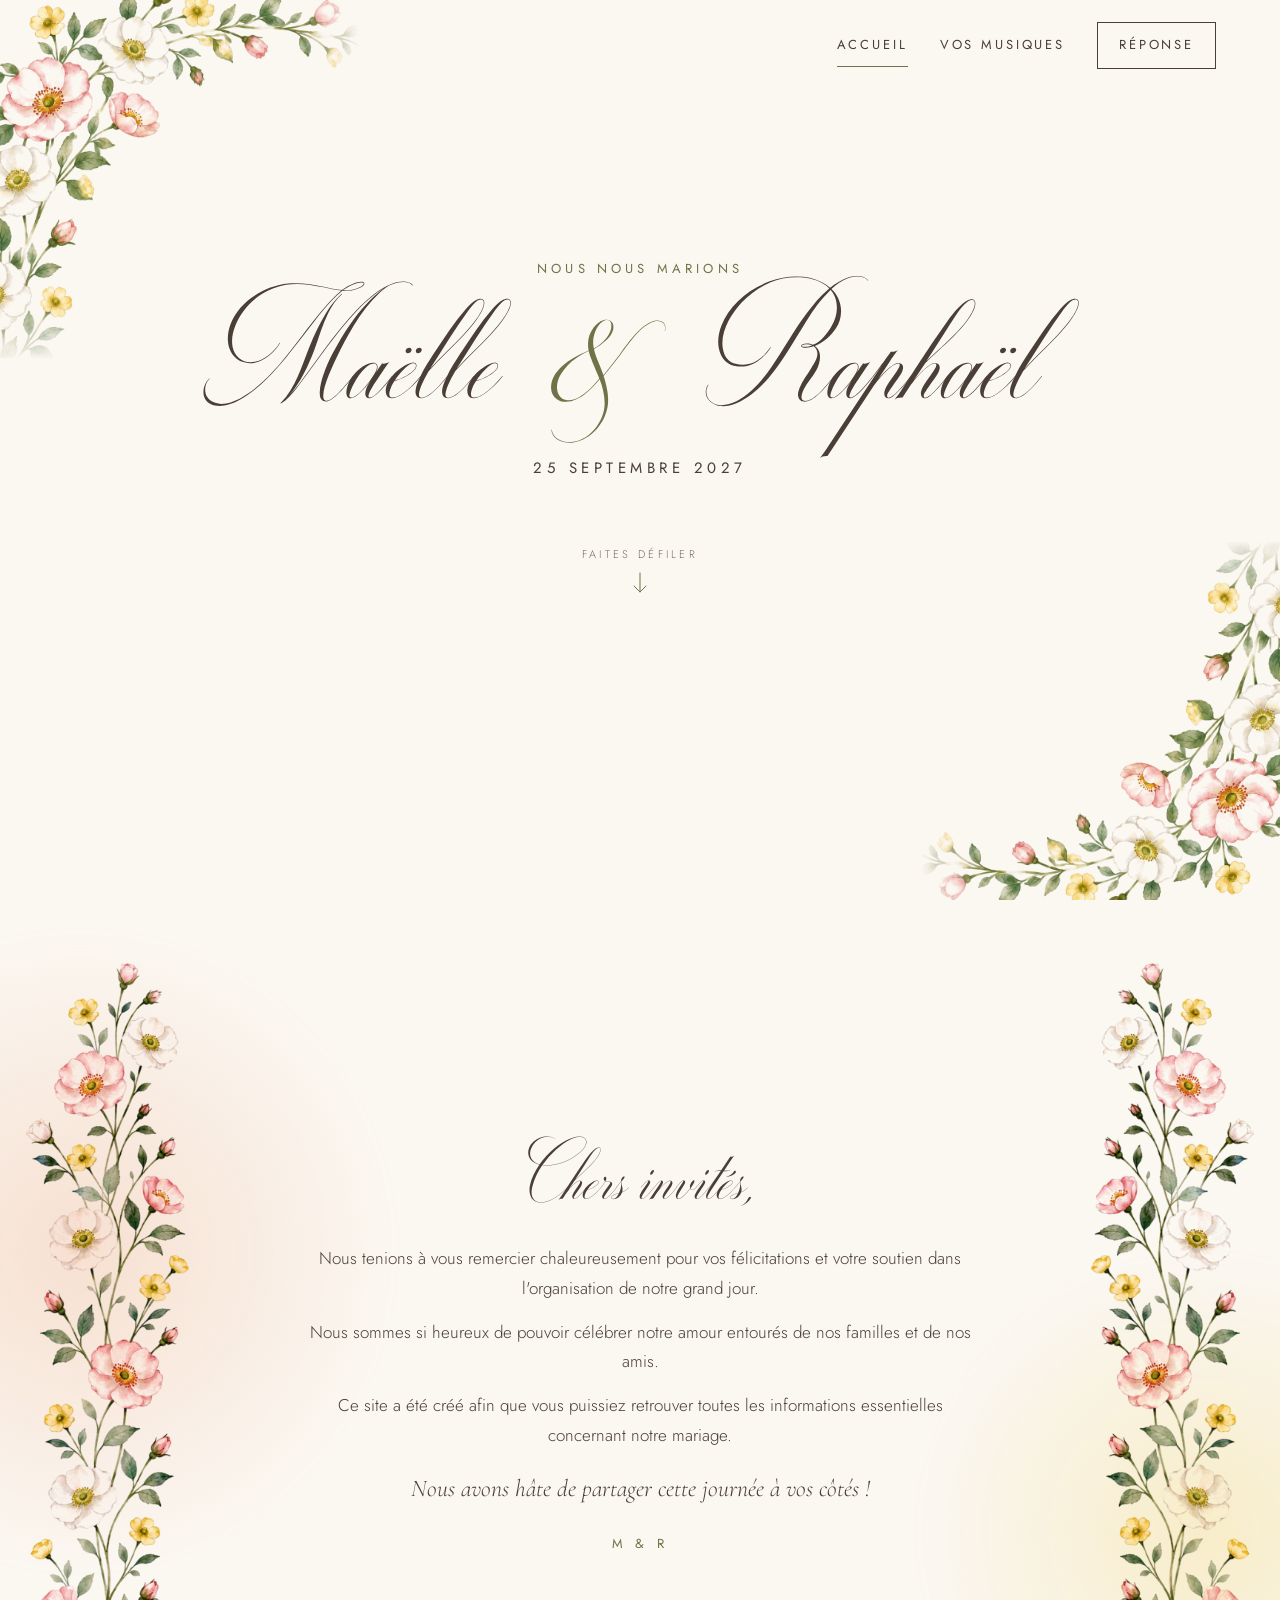
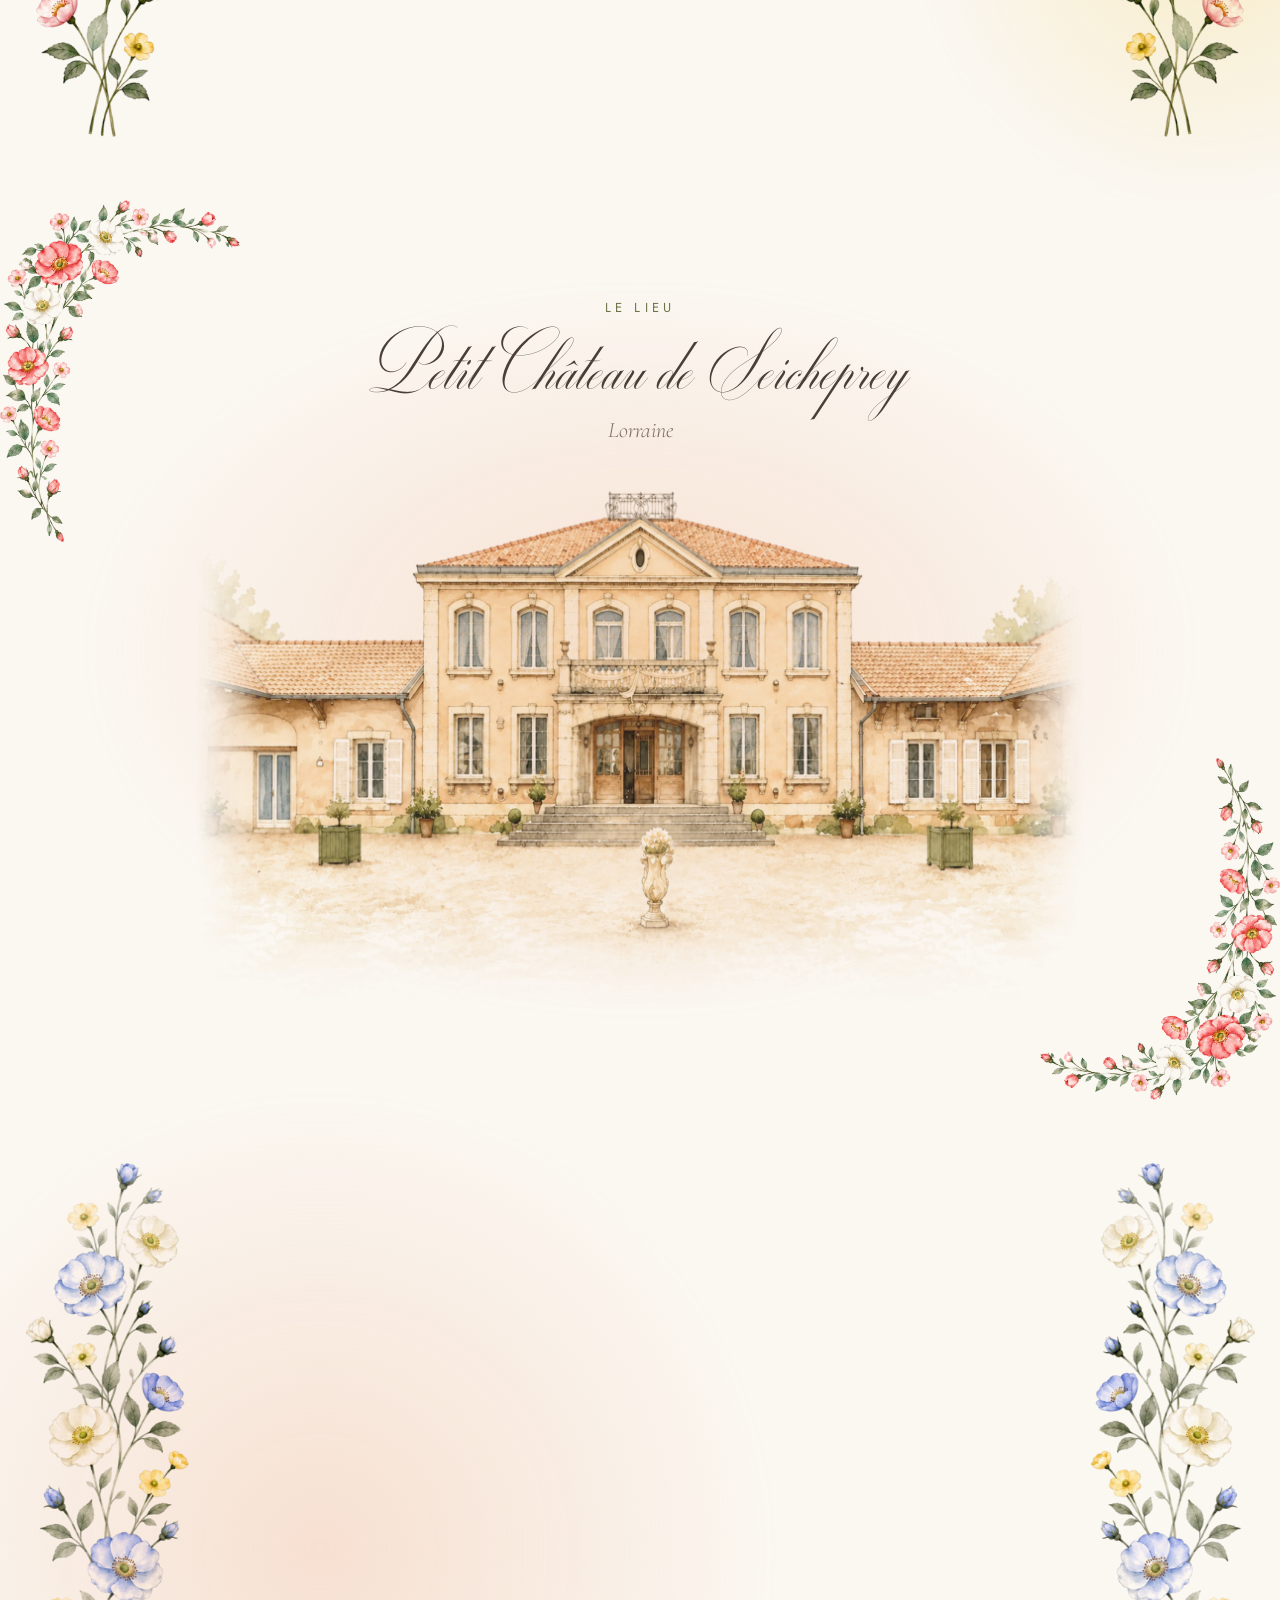
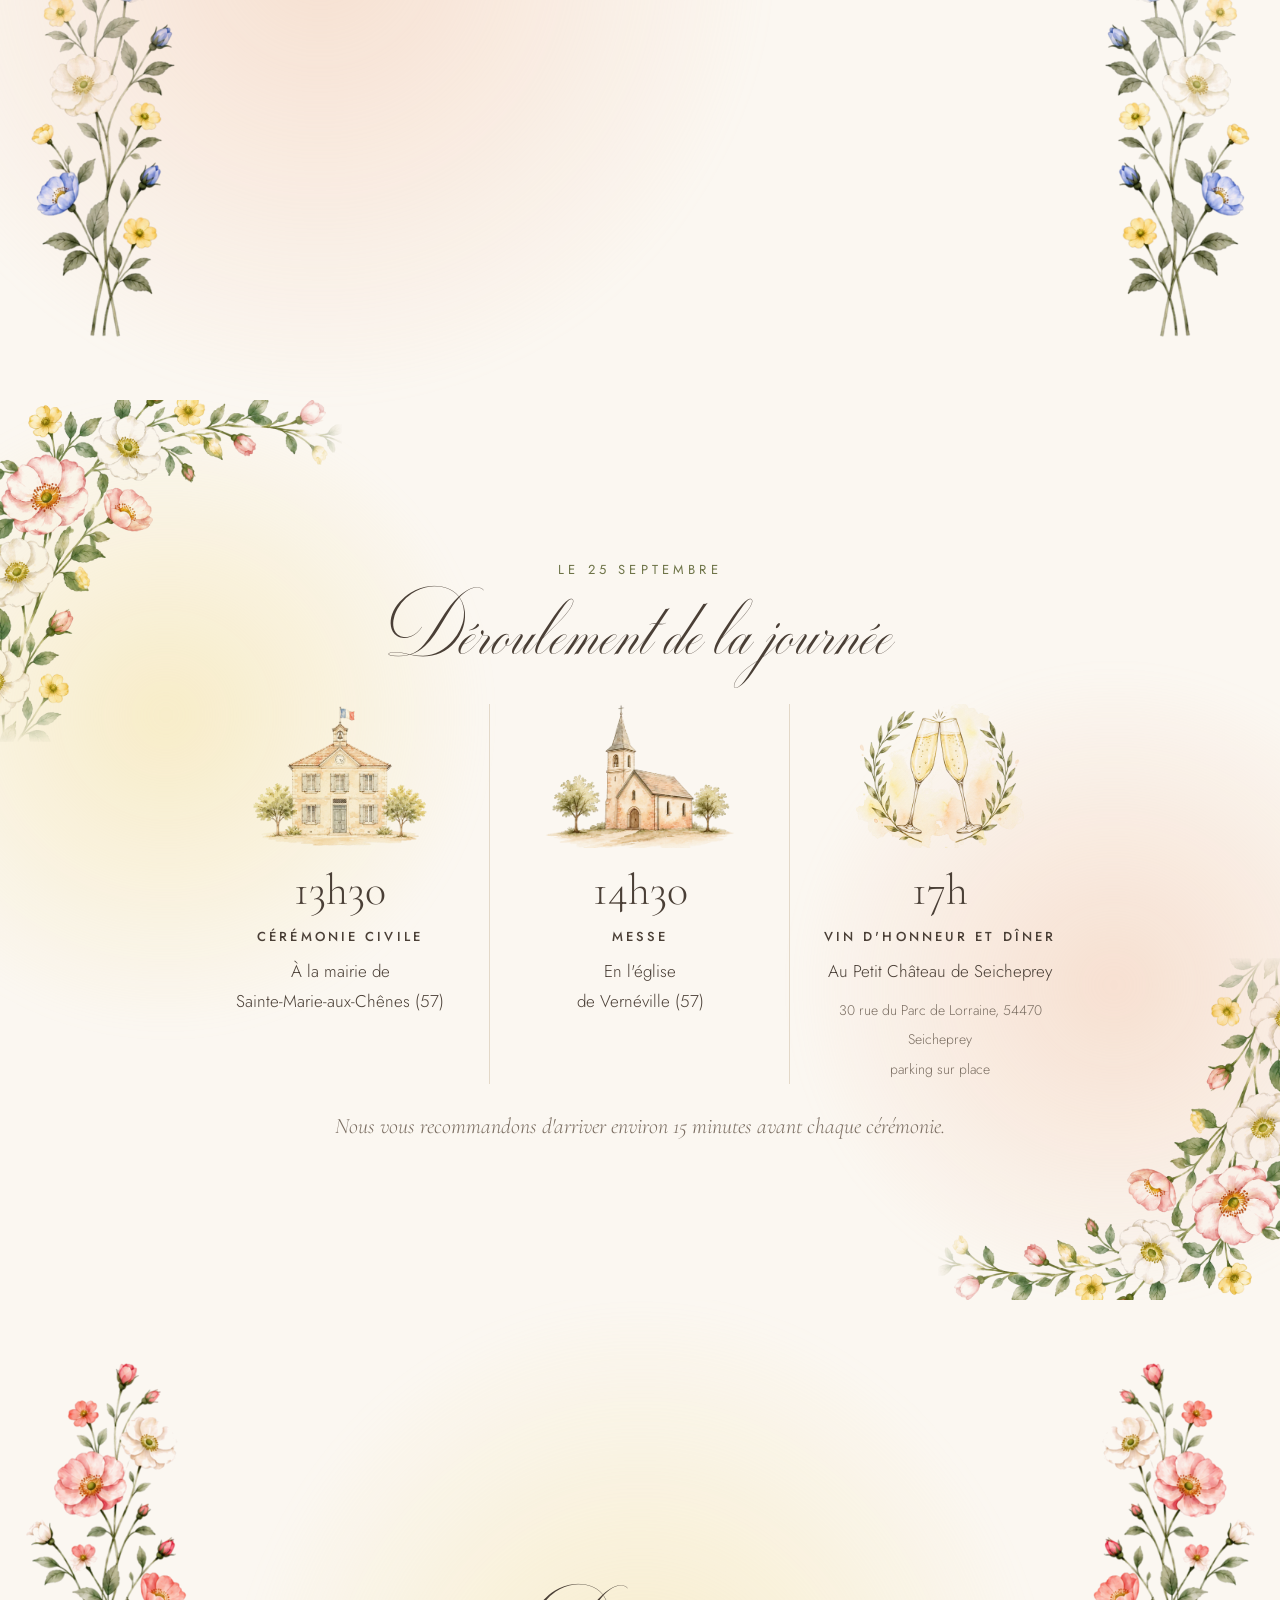
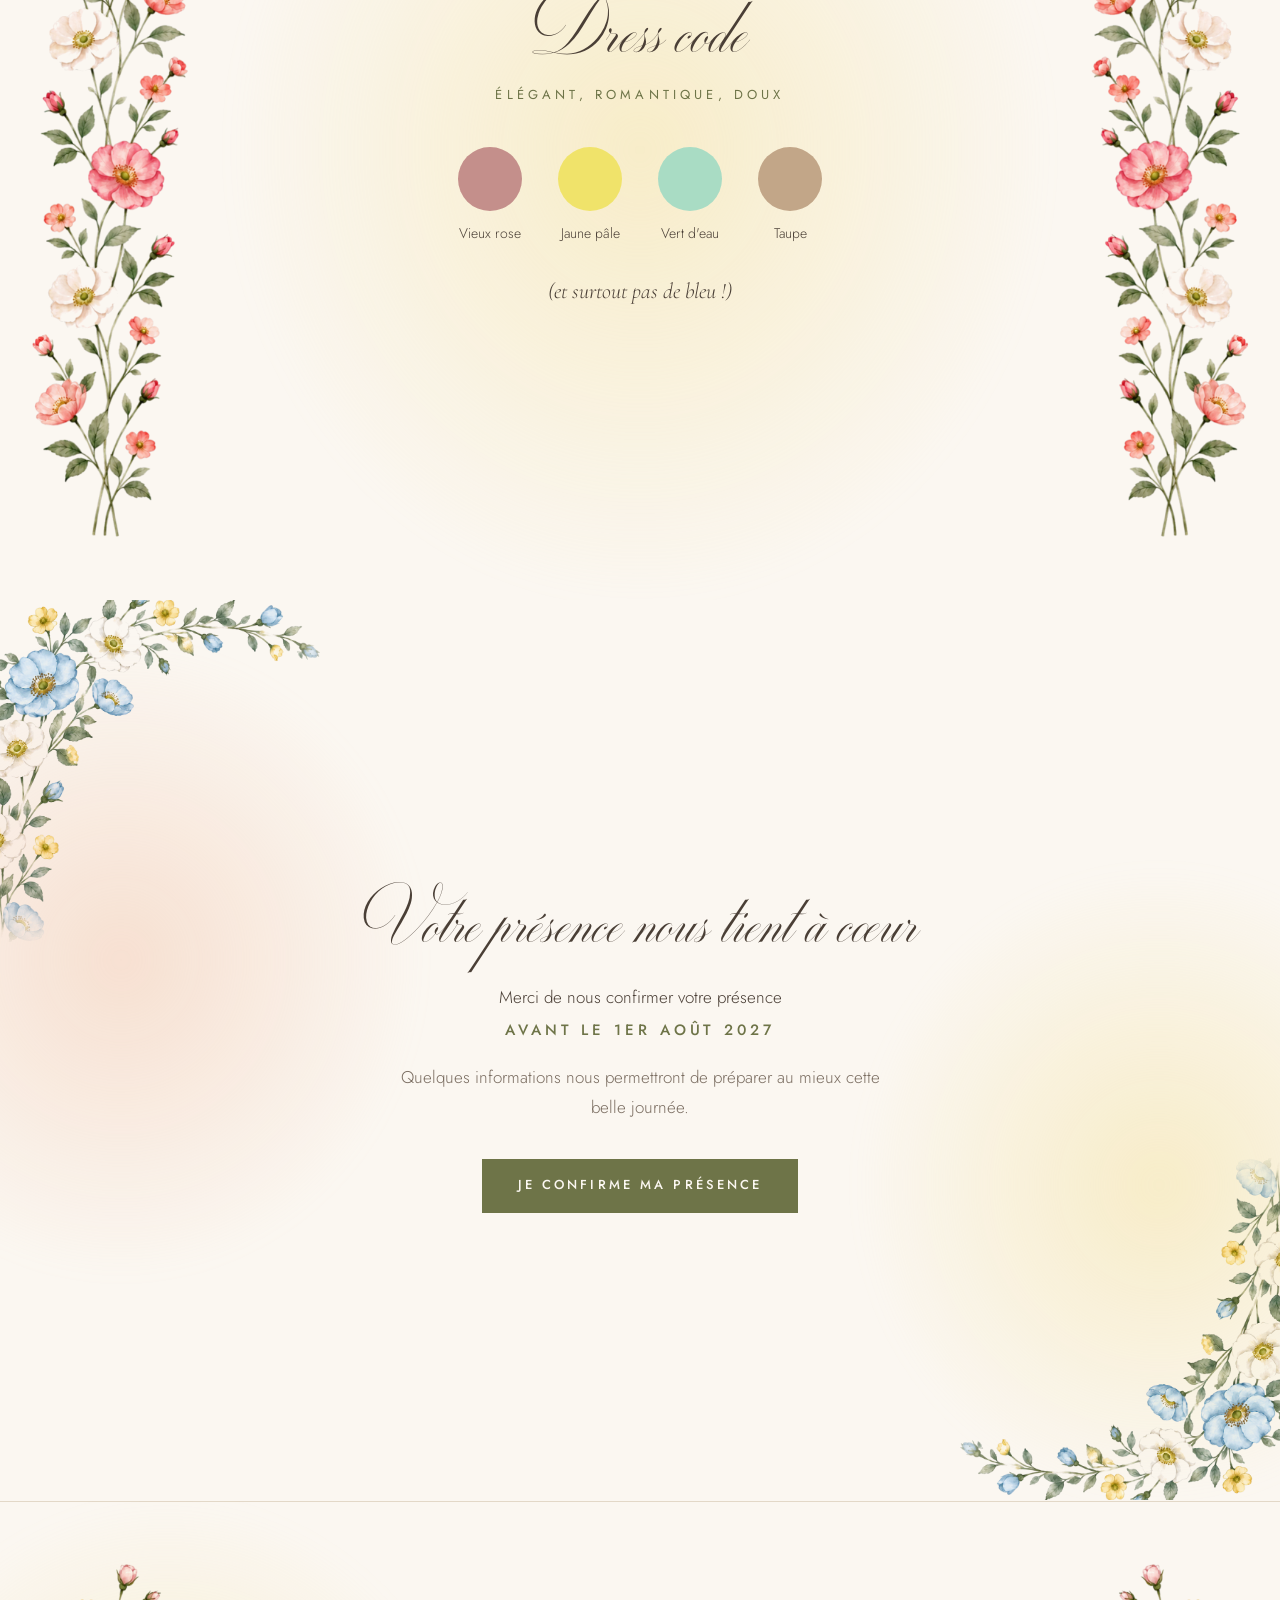
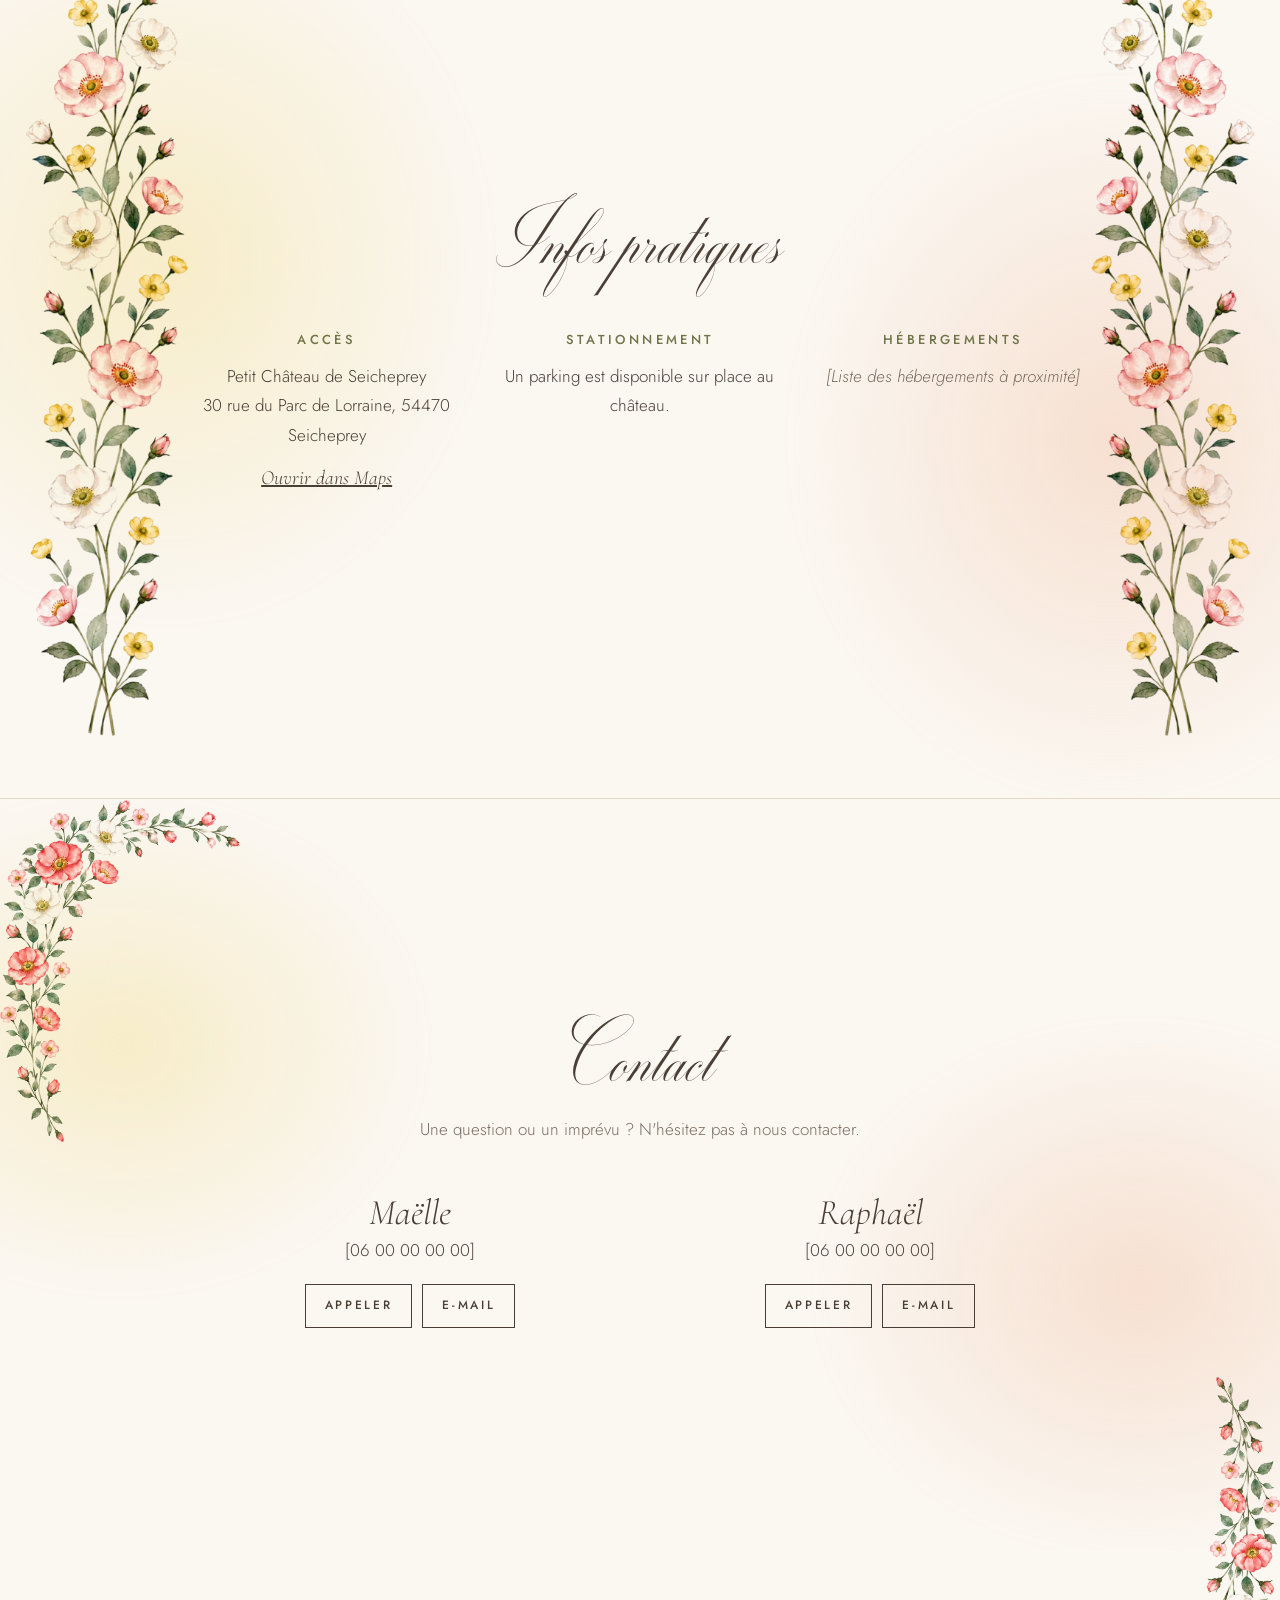
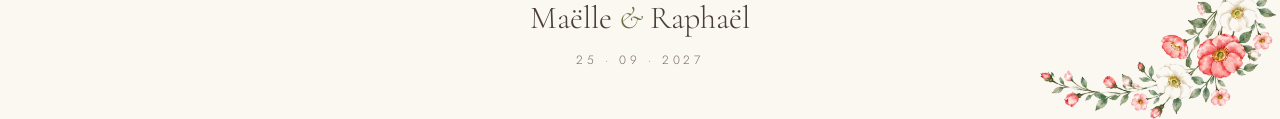
==== commit 5ac5b4a5: "fix(infos): align side branches spacing with other sections Co-Authored-By: Claude Opus 5.5 <noreply" ====
--- a/index.html
+++ b/index.html
@@ -9,7 +9,7 @@
   <link rel="preconnect" href="https://fonts.gstatic.com" crossorigin>
   <link rel="stylesheet" href="https://fonts.googleapis.com/css2?family=Cormorant+Garamond:ital,wght@0,300;0,400;1,300;1,400&amp;family=Jost:wght@300;400;500&amp;display=swap">
   <link rel="preload" href="assets/fonts/milton-two.otf" as="font" type="font/otf" crossorigin>
-  <link rel="stylesheet" href="css/style.css?v=33">
+  <link rel="stylesheet" href="css/style.css?v=35">
 </head>
 <body>
 
@@ -51,8 +51,6 @@
       <div class="voile voile-jaune" aria-hidden="true"></div>
       <img class="fleurs-cote fleurs-cote-gauche" src="assets/images/fleurs-cote-eglantines.webp" alt="" width="440" height="2090">
       <img class="fleurs-cote fleurs-cote-droite" src="assets/images/fleurs-cote-eglantines.webp" alt="" width="440" height="2090">
-      <img class="fleurs-coin fleurs-coin-haut fleurs-mobile" src="assets/images/fleurs-coin-haut.webp" alt="" width="900" height="900">
-      <img class="fleurs-coin fleurs-coin-bas fleurs-mobile" src="assets/images/fleurs-coin-bas.webp" alt="" width="900" height="900">
       <div class="contenu-etroit">
         <h2 class="titre-m">Chers invités,</h2>
         <div class="texte-empile">
@@ -81,8 +79,6 @@
       <div class="voile voile-peche" aria-hidden="true"></div>
       <img class="fleurs-cote fleurs-cote-gauche" src="assets/images/fleurs-cote-eglantines-bleu.webp" alt="" width="440" height="2079">
       <img class="fleurs-cote fleurs-cote-droite" src="assets/images/fleurs-cote-eglantines-bleu.webp" alt="" width="440" height="2079">
-      <img class="fleurs-coin fleurs-coin-haut fleurs-mobile" src="assets/images/fleurs-coin-haut-bleu.webp" alt="" width="900" height="961">
-      <img class="fleurs-coin fleurs-coin-bas fleurs-mobile" src="assets/images/fleurs-coin-bas-bleu.webp" alt="" width="900" height="961">
       <div class="contenu-large histoire-grille">
         <div class="histoire-photo">
           <img src="assets/images/demande.webp" alt="Une bague de fiançailles posée dans le sable ; derrière, Raphaël fait sa demande à Maëlle au coucher du soleil, en Slovénie" width="900" height="900" loading="lazy">
@@ -139,8 +135,6 @@
       <div class="voile voile-jaune" aria-hidden="true"></div>
       <img class="fleurs-cote fleurs-cote-gauche" src="assets/images/fleurs-cote-eglantines-rose.webp" alt="" width="440" height="2094">
       <img class="fleurs-cote fleurs-cote-droite" src="assets/images/fleurs-cote-eglantines-rose.webp" alt="" width="440" height="2094">
-      <img class="fleurs-coin fleurs-coin-haut fleurs-mobile" src="assets/images/fleurs-coin-haut-rose.webp" alt="" width="900" height="1281">
-      <img class="fleurs-coin fleurs-coin-bas fleurs-mobile" src="assets/images/fleurs-coin-bas-rose.webp" alt="" width="900" height="1281">
       <div class="contenu-etroit">
         <h2 id="titre-dress-code" class="titre-l">Dress code</h2>
         <p class="surtitre">Élégant, romantique, doux</p>
@@ -175,8 +169,6 @@
       <div class="voile voile-peche" aria-hidden="true"></div>
       <img class="fleurs-cote fleurs-cote-gauche" src="assets/images/fleurs-cote-eglantines.webp" alt="" width="440" height="2090">
       <img class="fleurs-cote fleurs-cote-droite" src="assets/images/fleurs-cote-eglantines.webp" alt="" width="440" height="2090">
-      <img class="fleurs-coin fleurs-coin-haut fleurs-mobile" src="assets/images/fleurs-coin-haut.webp" alt="" width="900" height="900">
-      <img class="fleurs-coin fleurs-coin-bas fleurs-mobile" src="assets/images/fleurs-coin-bas.webp" alt="" width="900" height="900">
       <div class="contenu-large">
         <h2 id="titre-infos" class="titre-l">Infos pratiques</h2>
         <div class="grille-3">
@@ -231,6 +223,6 @@
     <p class="pied-date">25 · 09 · 2027</p>
   </footer>
 
-  <script src="js/main.js?v=33"></script>
+  <script src="js/main.js?v=35"></script>
 </body>
 </html>
--- a/css/style.css
+++ b/css/style.css
@@ -397,29 +397,32 @@
 }
 /* Pages intérieures : branches fixées en haut de page */
 .page > .fleurs-cote { top: 96px; height: min(80vh, 820px); }
-.infos .fleurs-cote { top: 12%; height: 76%; }
-.infos .fleurs-cote-gauche { left: clamp(-60px, -1vw, 0px); }
-.infos .fleurs-cote-droite { right: clamp(-60px, -1vw, 0px); }
 /* Bouquets dans les coins (une section sur deux, comme l'accueil) */
 .fleurs-coin { position: absolute; height: clamp(200px, 38vh, 380px); width: auto; max-width: none; pointer-events: none; }
 .fleurs-coin-haut { left: 0; top: 0; }
 .fleurs-coin-bas { right: 0; bottom: 0; }
 .page > .fleurs-coin-haut { top: 64px; }
-.fleurs-mobile { display: none; }
 .pied { position: relative; }
 .fleurs-pied { z-index: 0; }
 .pied > :not(.fleurs-coin) { position: relative; z-index: 1; }
 /* Mobile : pas de branches latérales (trop étroit), des coins arrondis partout,
    et une marge latérale pour que le texte ne passe pas sur les fleurs */
 @media (max-width: 899px) {
-  .fleurs-cote { display: none; }
-  .fleurs-mobile { display: block; }
+  .fleurs-cote { top: 10%; height: 80%; opacity: 0.55; }
+  .fleurs-cote-gauche { left: auto; right: calc(100% - 46px); }
+  .fleurs-cote-droite { right: auto; left: calc(100% - 46px); }
   .fleurs-coin { width: 118px; height: auto; opacity: 1; }
   .fleurs-coin-haut, .page > .fleurs-coin-haut { top: 69px; }
   .section, .page-contenu { padding-left: 34px; padding-right: 34px; }
   .pied:has(.fleurs-pied) { padding-bottom: 150px; }
 }
 html.etapes-mobile .page-etape > .pied:has(.fleurs-pied) { padding-bottom: 130px; }
+/* Dans une section qui défile, le bouquet du bas suit la fin du contenu (et non le bas de l'écran) */
+html.etapes-mobile .page-etape > .fleurs-coin-bas {
+  position: relative; flex: none; order: 99; align-self: flex-end; right: auto; bottom: auto;
+  margin: -70px -34px -52px auto;
+}
+html.etapes-mobile .page-etape:has(> .fleurs-coin-bas) { justify-content: safe center; }
 html.etapes-mobile .page-etape > .pied .fleurs-pied { bottom: -52px; right: -34px; }
 .infos .voile-jaune { left: -12%; top: 0; width: min(640px, 90vw); height: 80%; }
 .infos .voile-peche { right: -12%; bottom: 0; width: min(640px, 90vw); height: 80%; }
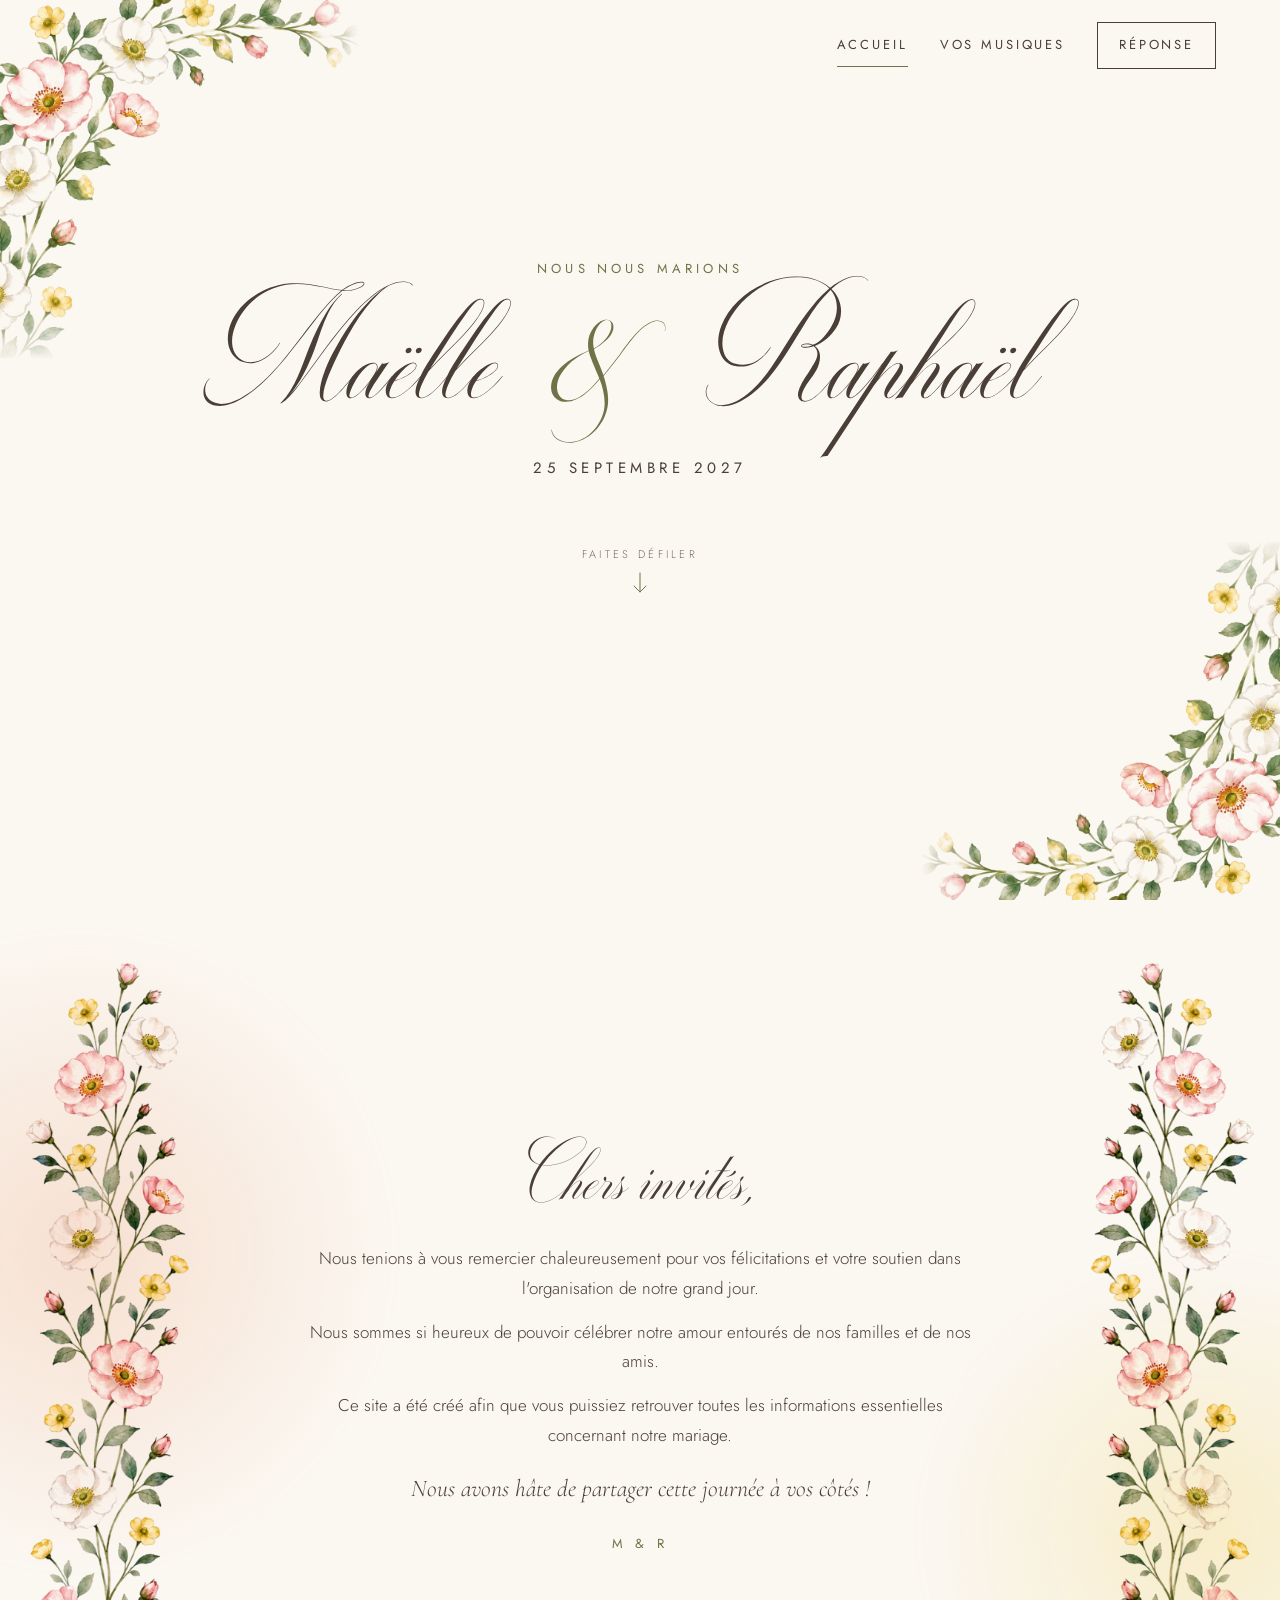
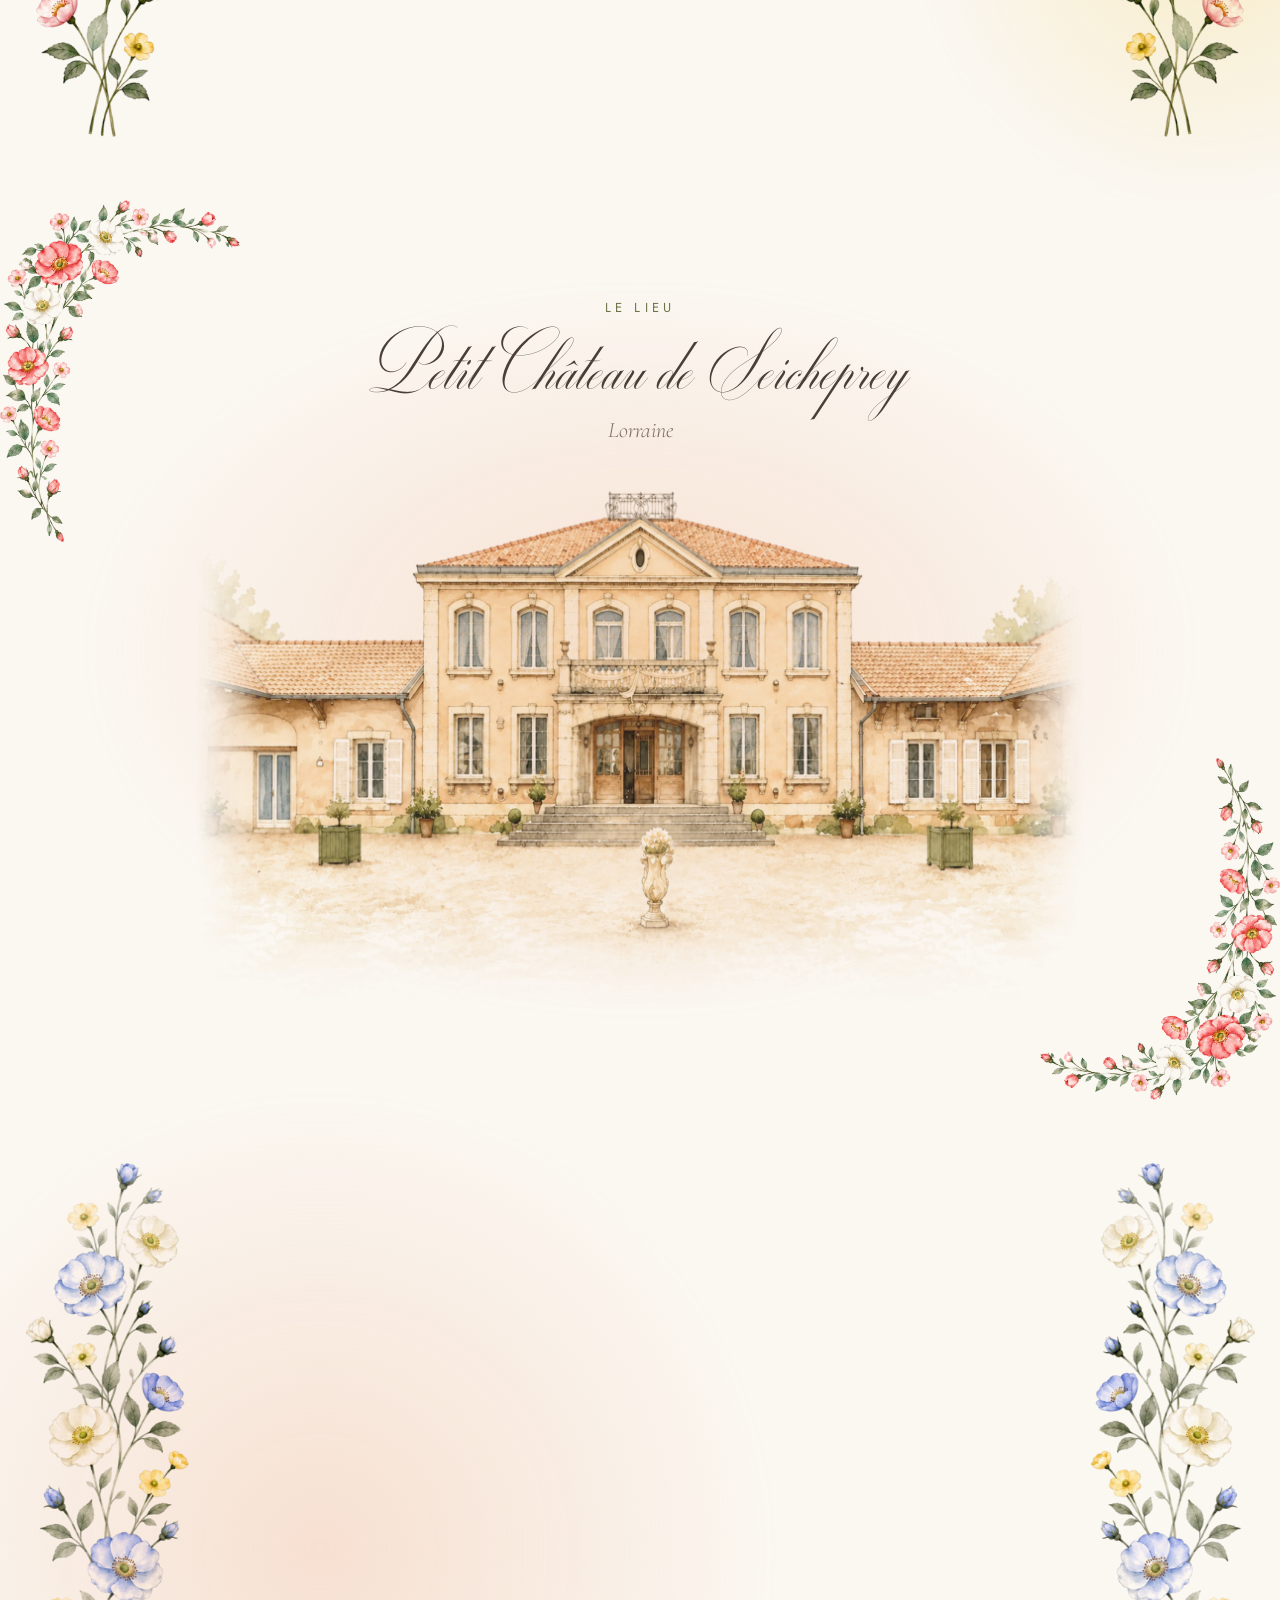
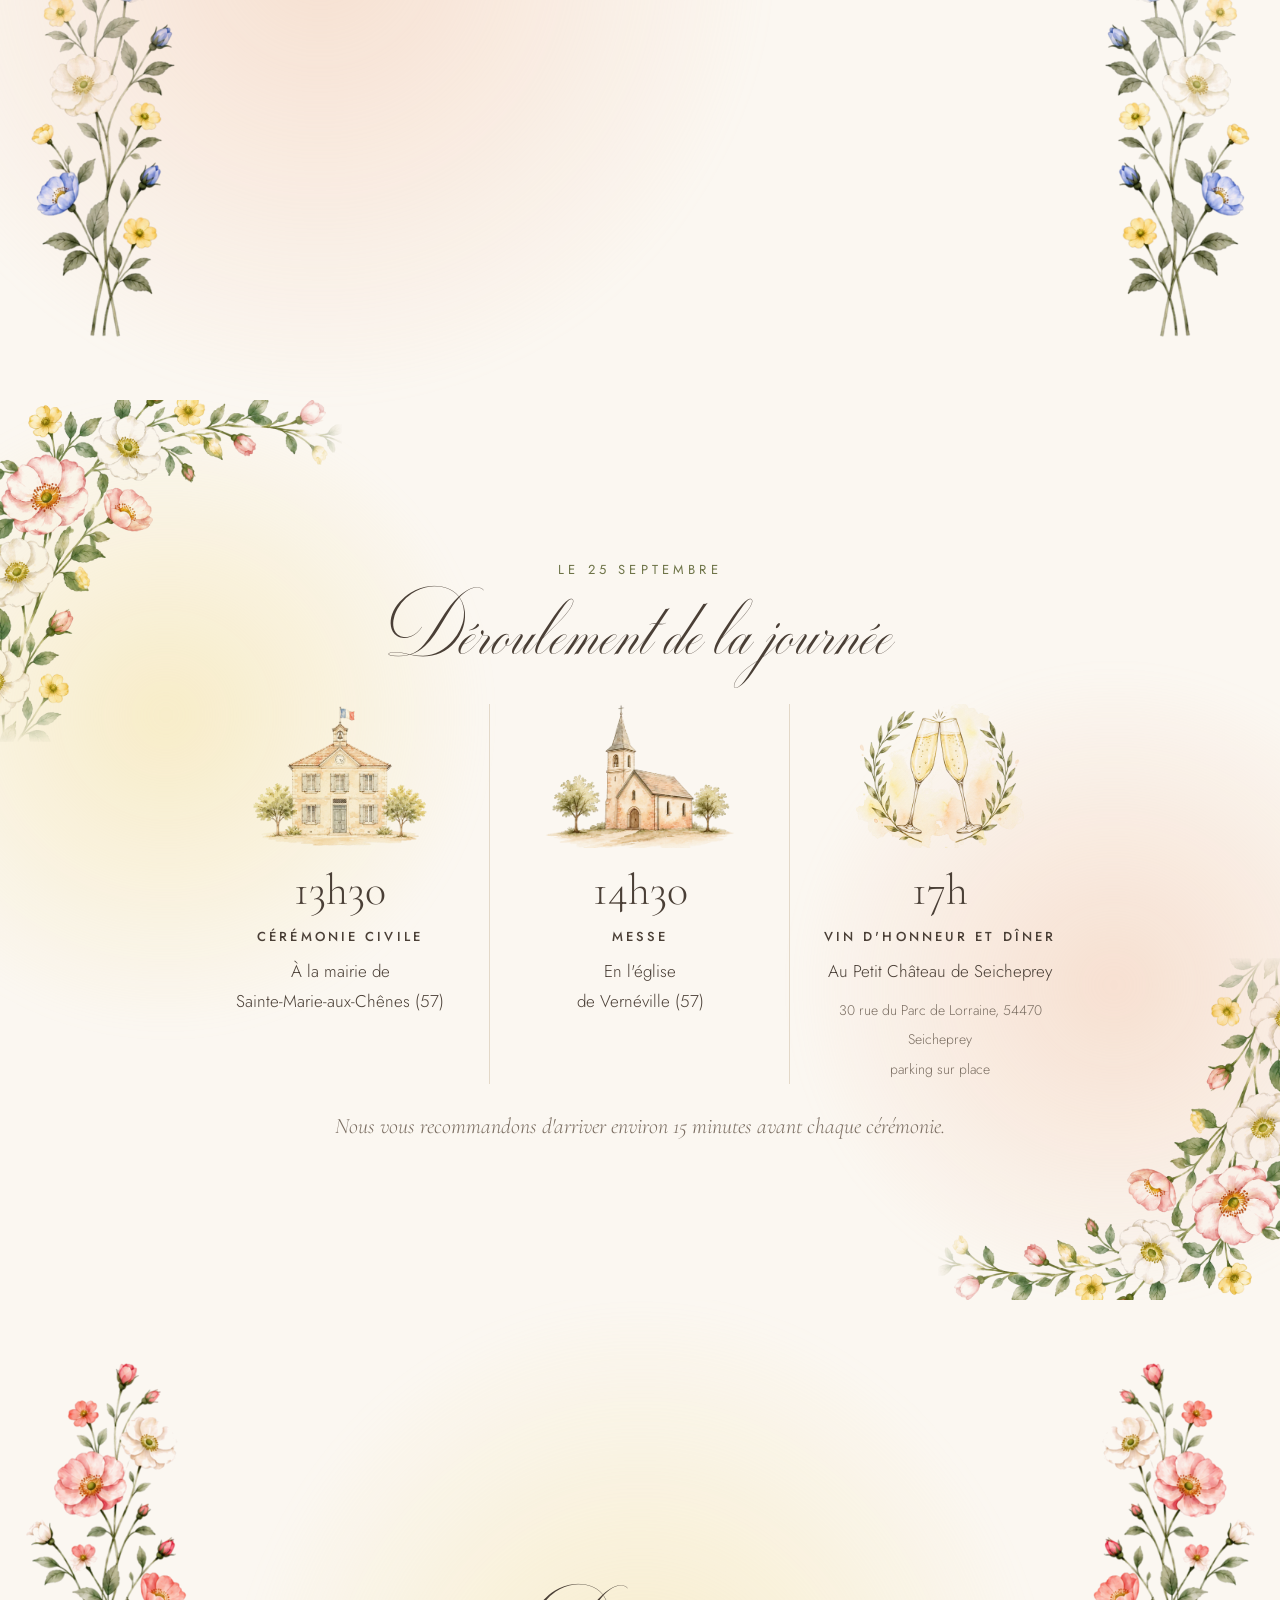
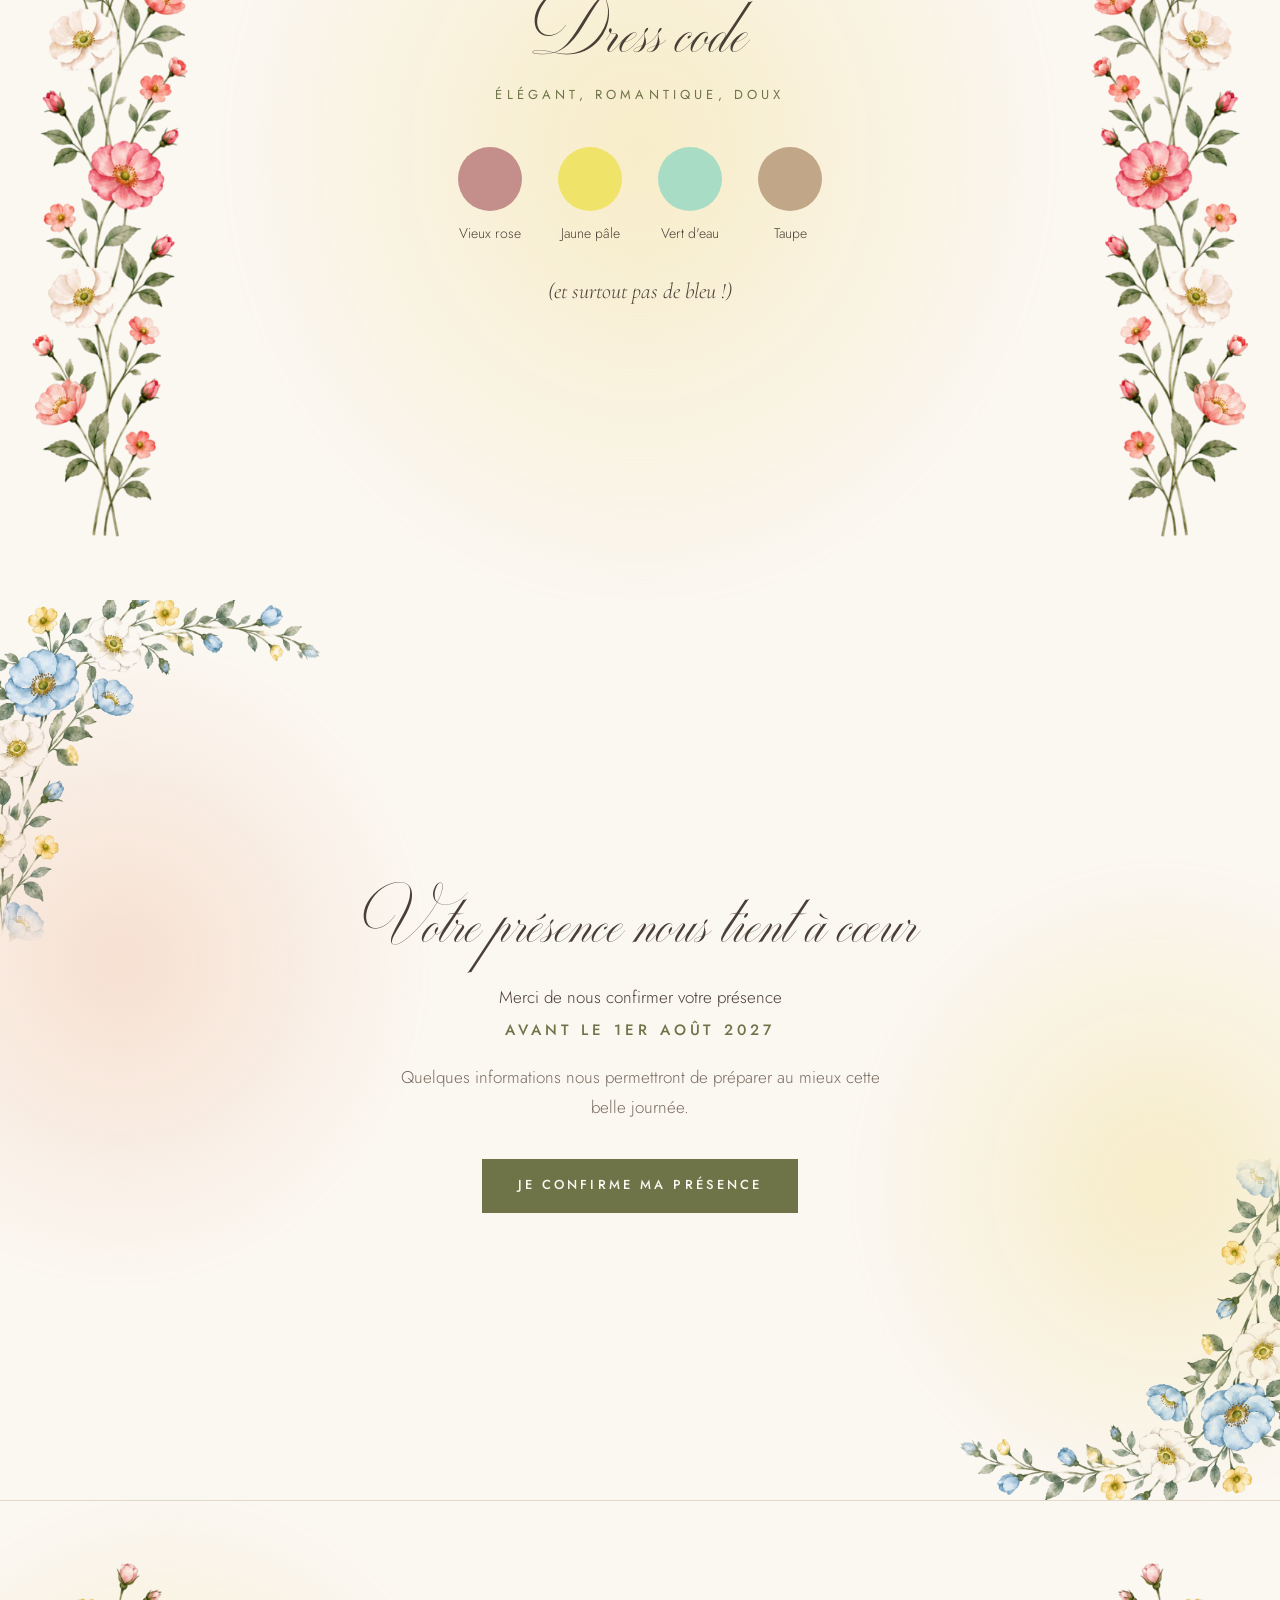
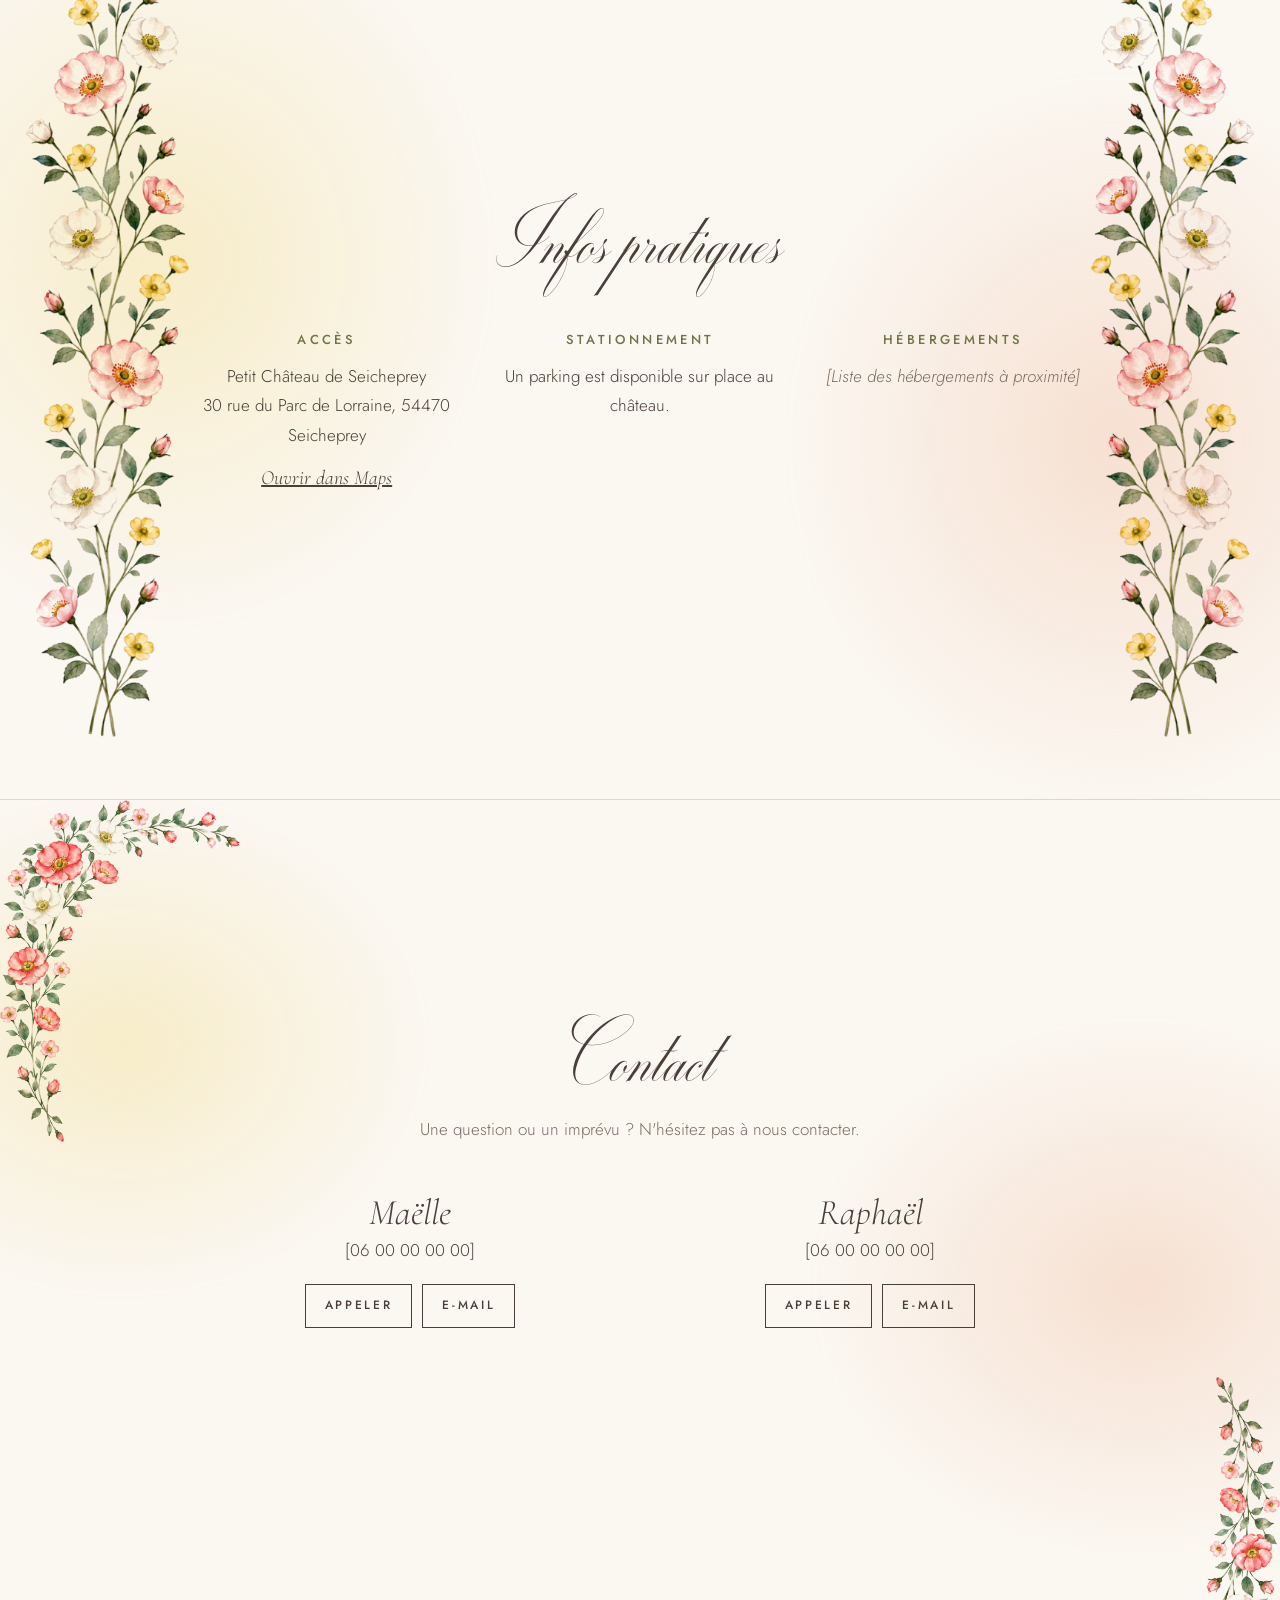
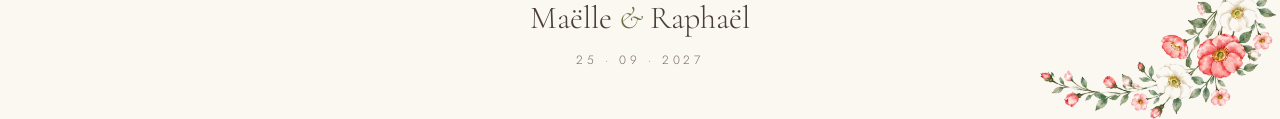
==== commit 1168a56f: "style(infos): remove separator lines around practical info Co-Authored-By: Claude Opus 5.5 <noreply@" ====
--- a/index.html
+++ b/index.html
@@ -9,7 +9,7 @@
   <link rel="preconnect" href="https://fonts.gstatic.com" crossorigin>
   <link rel="stylesheet" href="https://fonts.googleapis.com/css2?family=Cormorant+Garamond:ital,wght@0,300;0,400;1,300;1,400&amp;family=Jost:wght@300;400;500&amp;display=swap">
   <link rel="preload" href="assets/fonts/milton-two.otf" as="font" type="font/otf" crossorigin>
-  <link rel="stylesheet" href="css/style.css?v=35">
+  <link rel="stylesheet" href="css/style.css?v=36">
 </head>
 <body>
 
@@ -223,6 +223,6 @@
     <p class="pied-date">25 · 09 · 2027</p>
   </footer>
 
-  <script src="js/main.js?v=35"></script>
+  <script src="js/main.js?v=36"></script>
 </body>
 </html>
--- a/css/style.css
+++ b/css/style.css
@@ -368,7 +368,7 @@
 .presence .intro { margin: 20px auto 36px; max-width: 480px; color: var(--discret); }
 
 /* Infos pratiques */
-.infos { border-top: 1px solid var(--filet); border-bottom: 1px solid var(--filet); padding-top: clamp(64px, 9vw, 112px); padding-bottom: clamp(64px, 9vw, 112px); }
+.infos { padding-top: clamp(64px, 9vw, 112px); padding-bottom: clamp(64px, 9vw, 112px); }
 .infos h2 { margin-bottom: 48px; }
 .infos { position: relative; overflow: hidden; }
 /* Branches fleuries le long des côtés (chers invités, infos pratiques, contact) */
